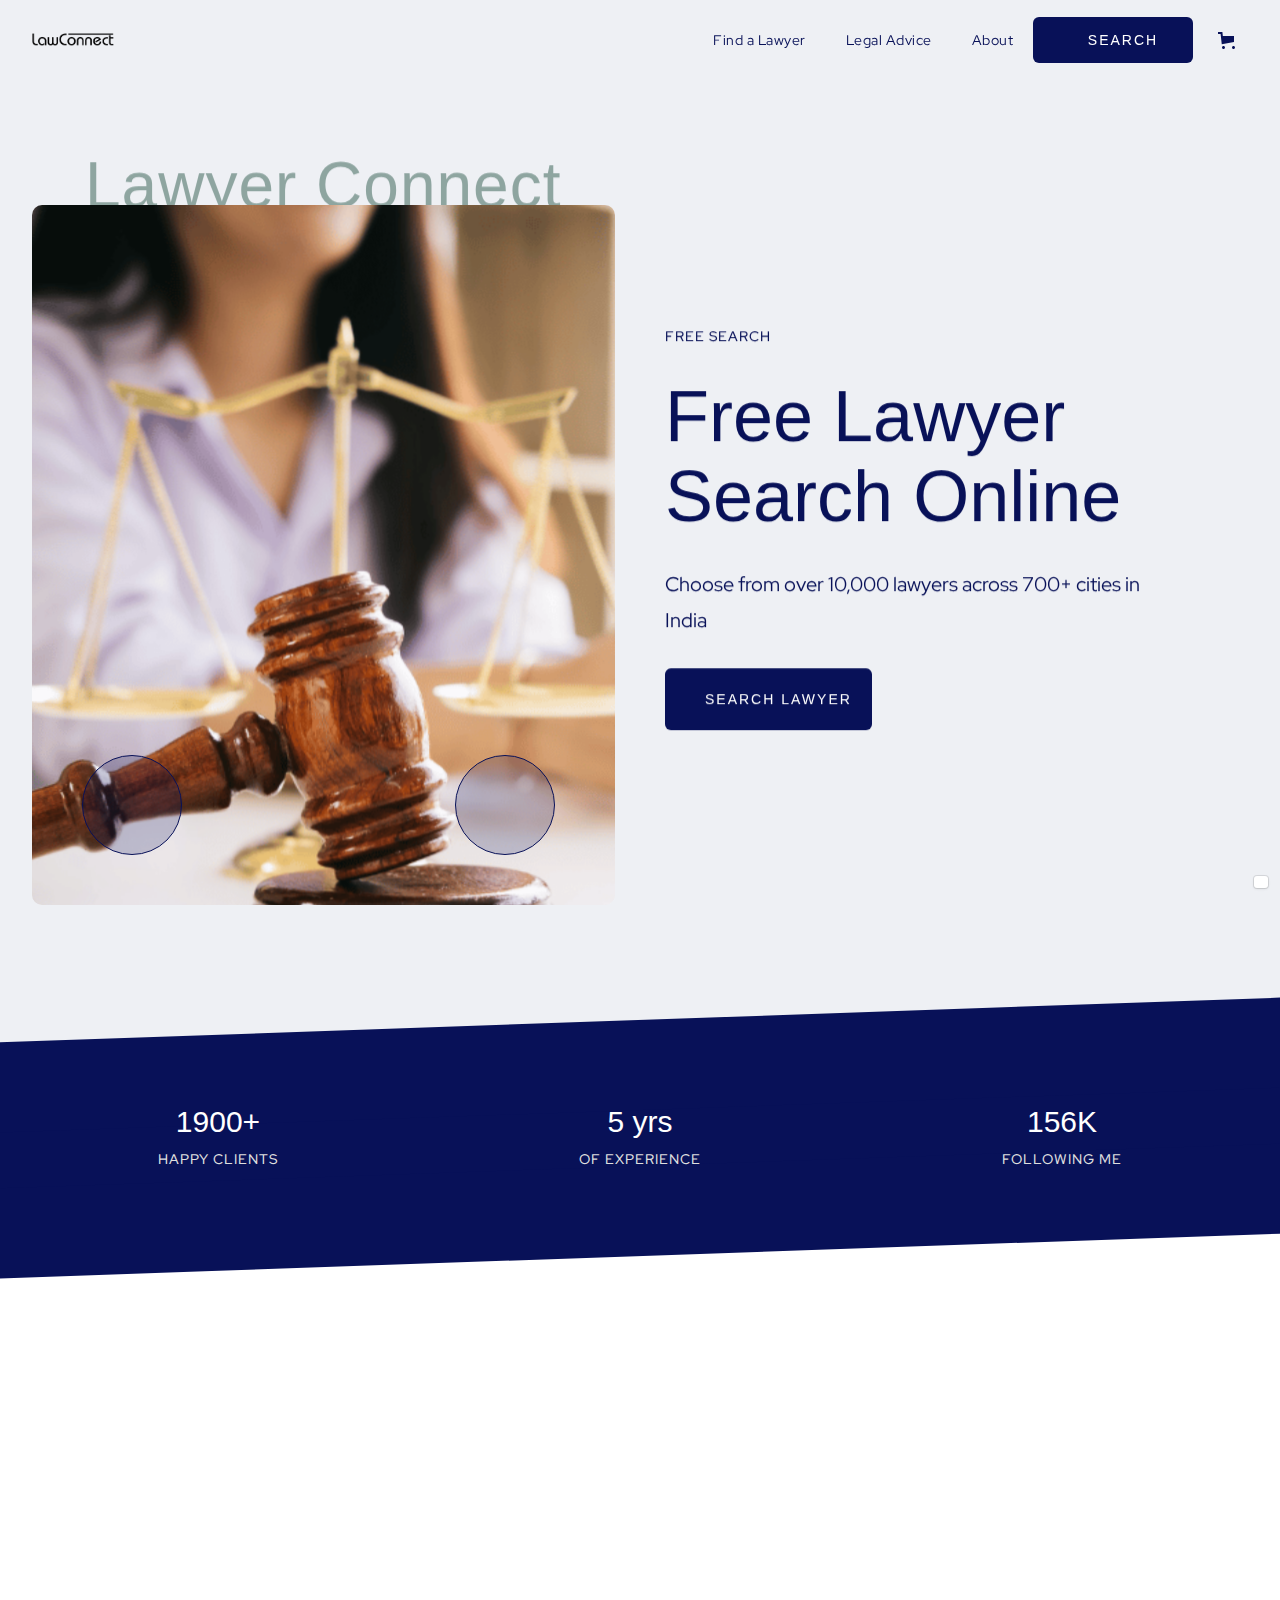
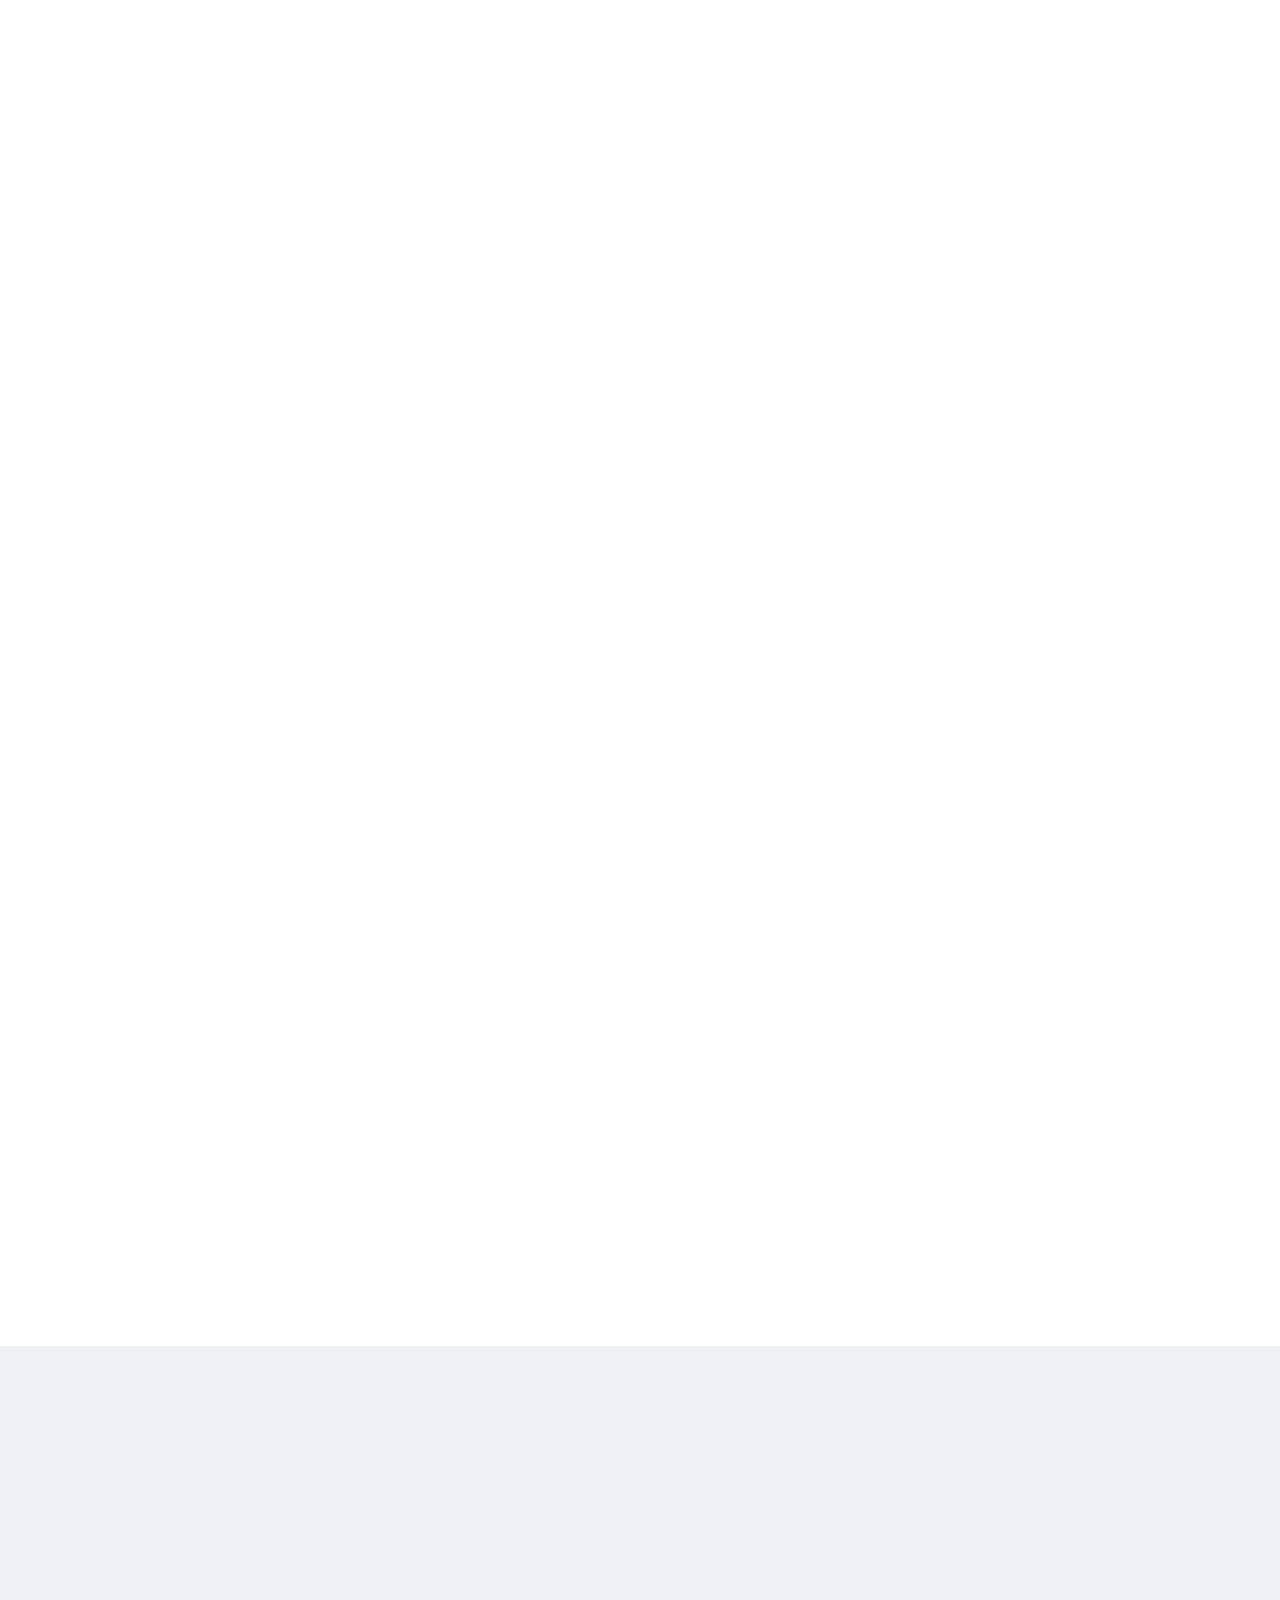
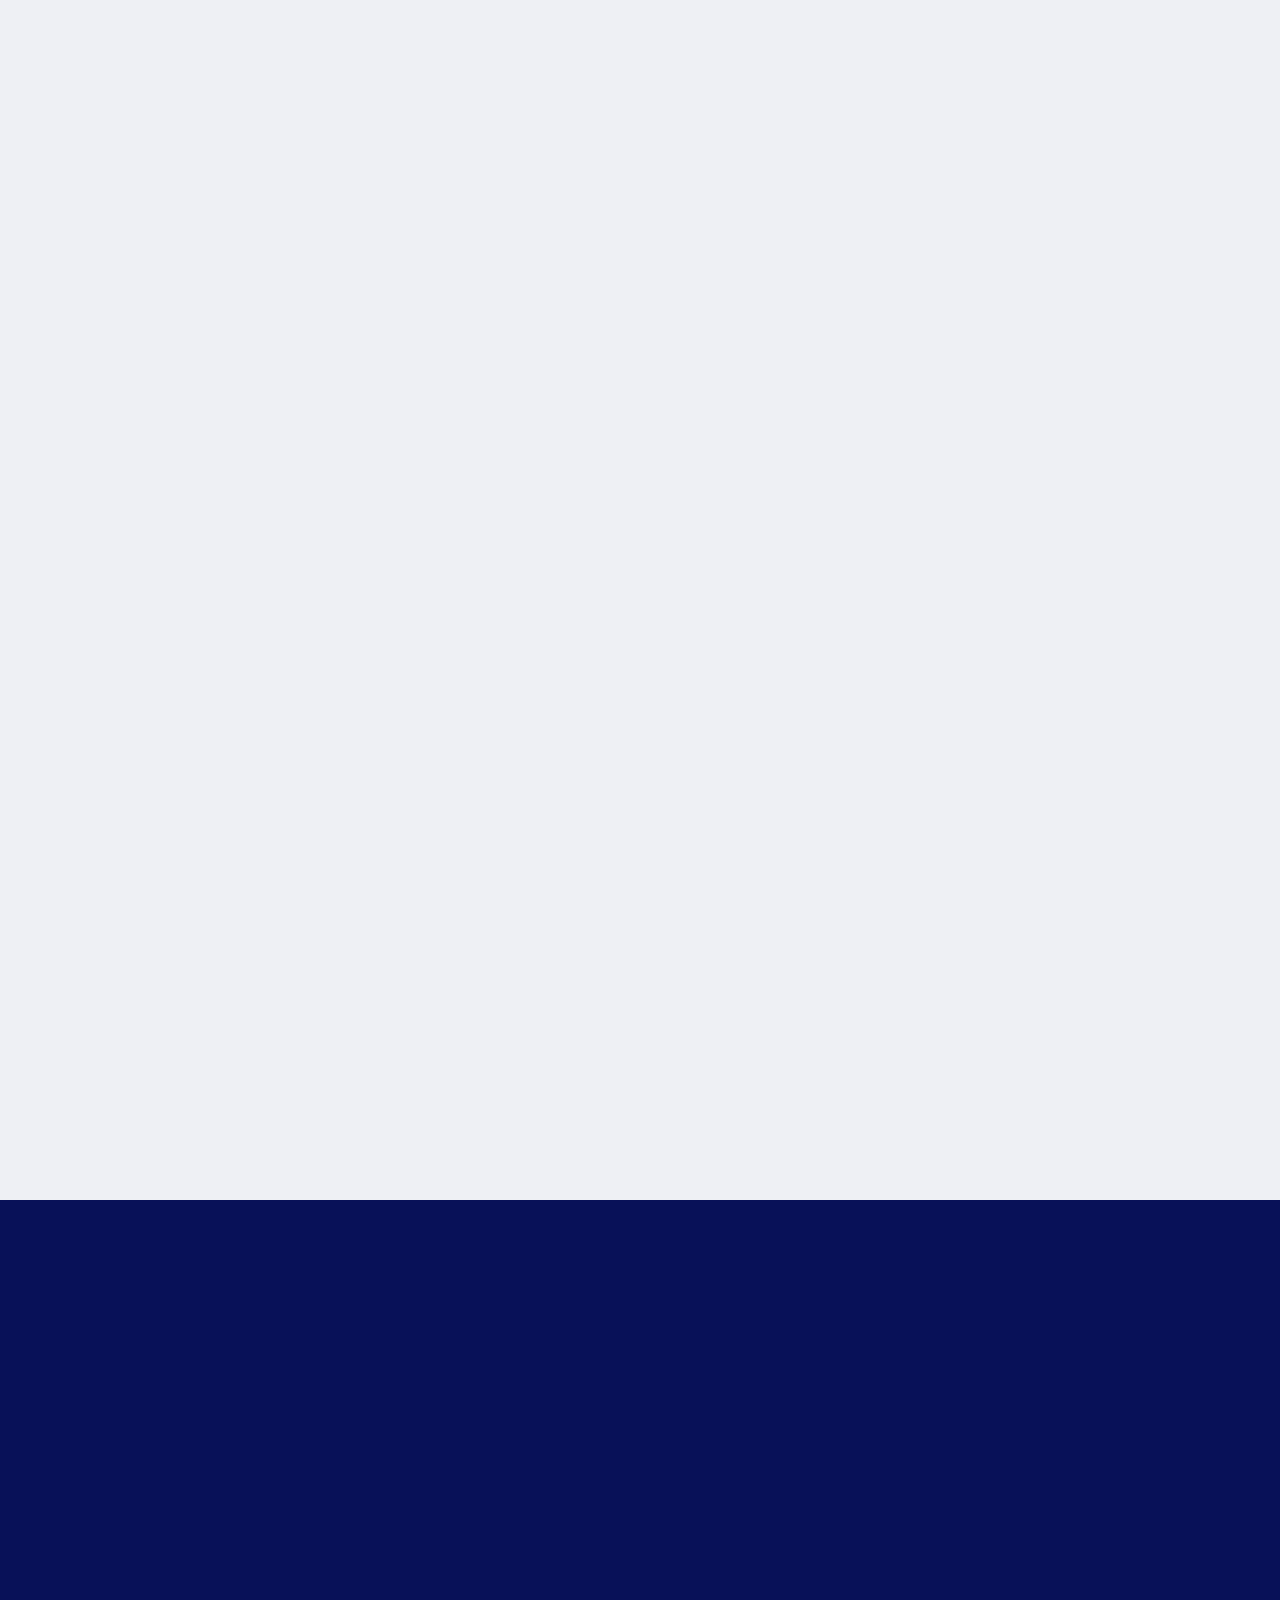
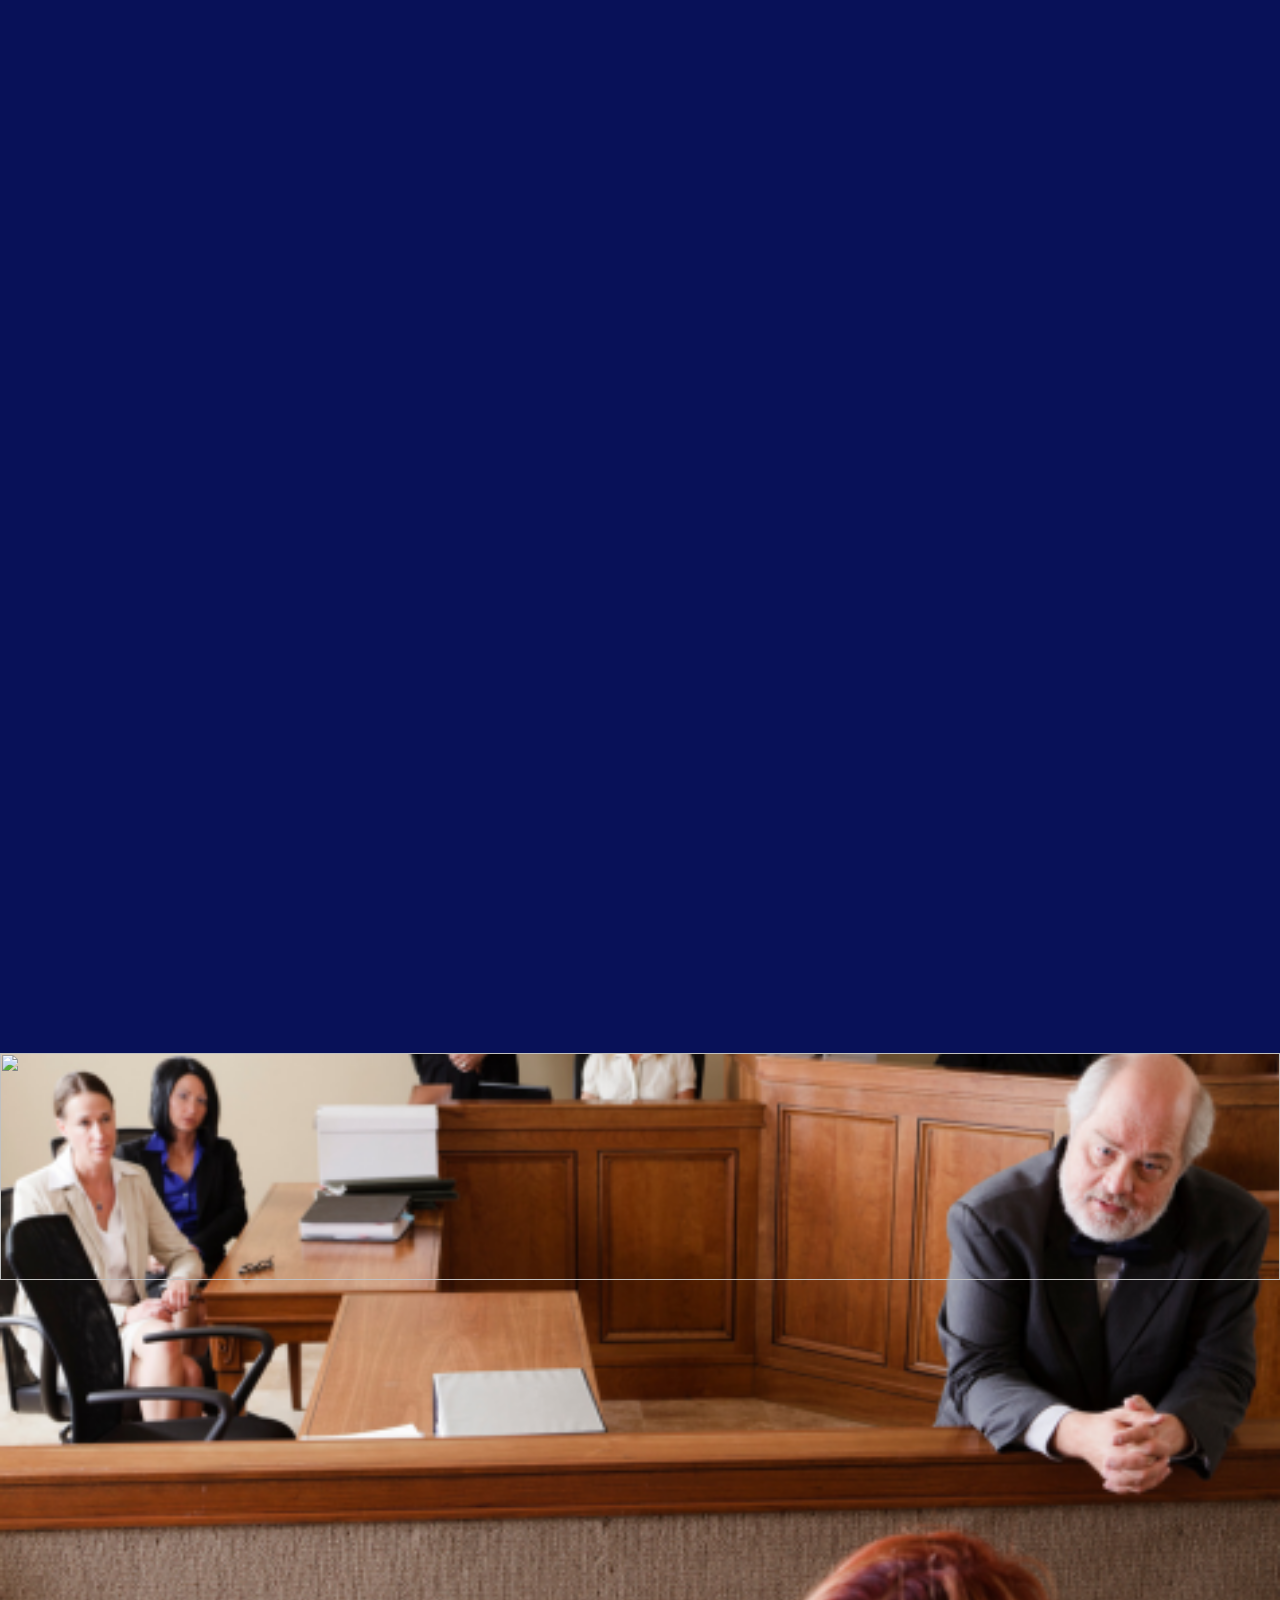
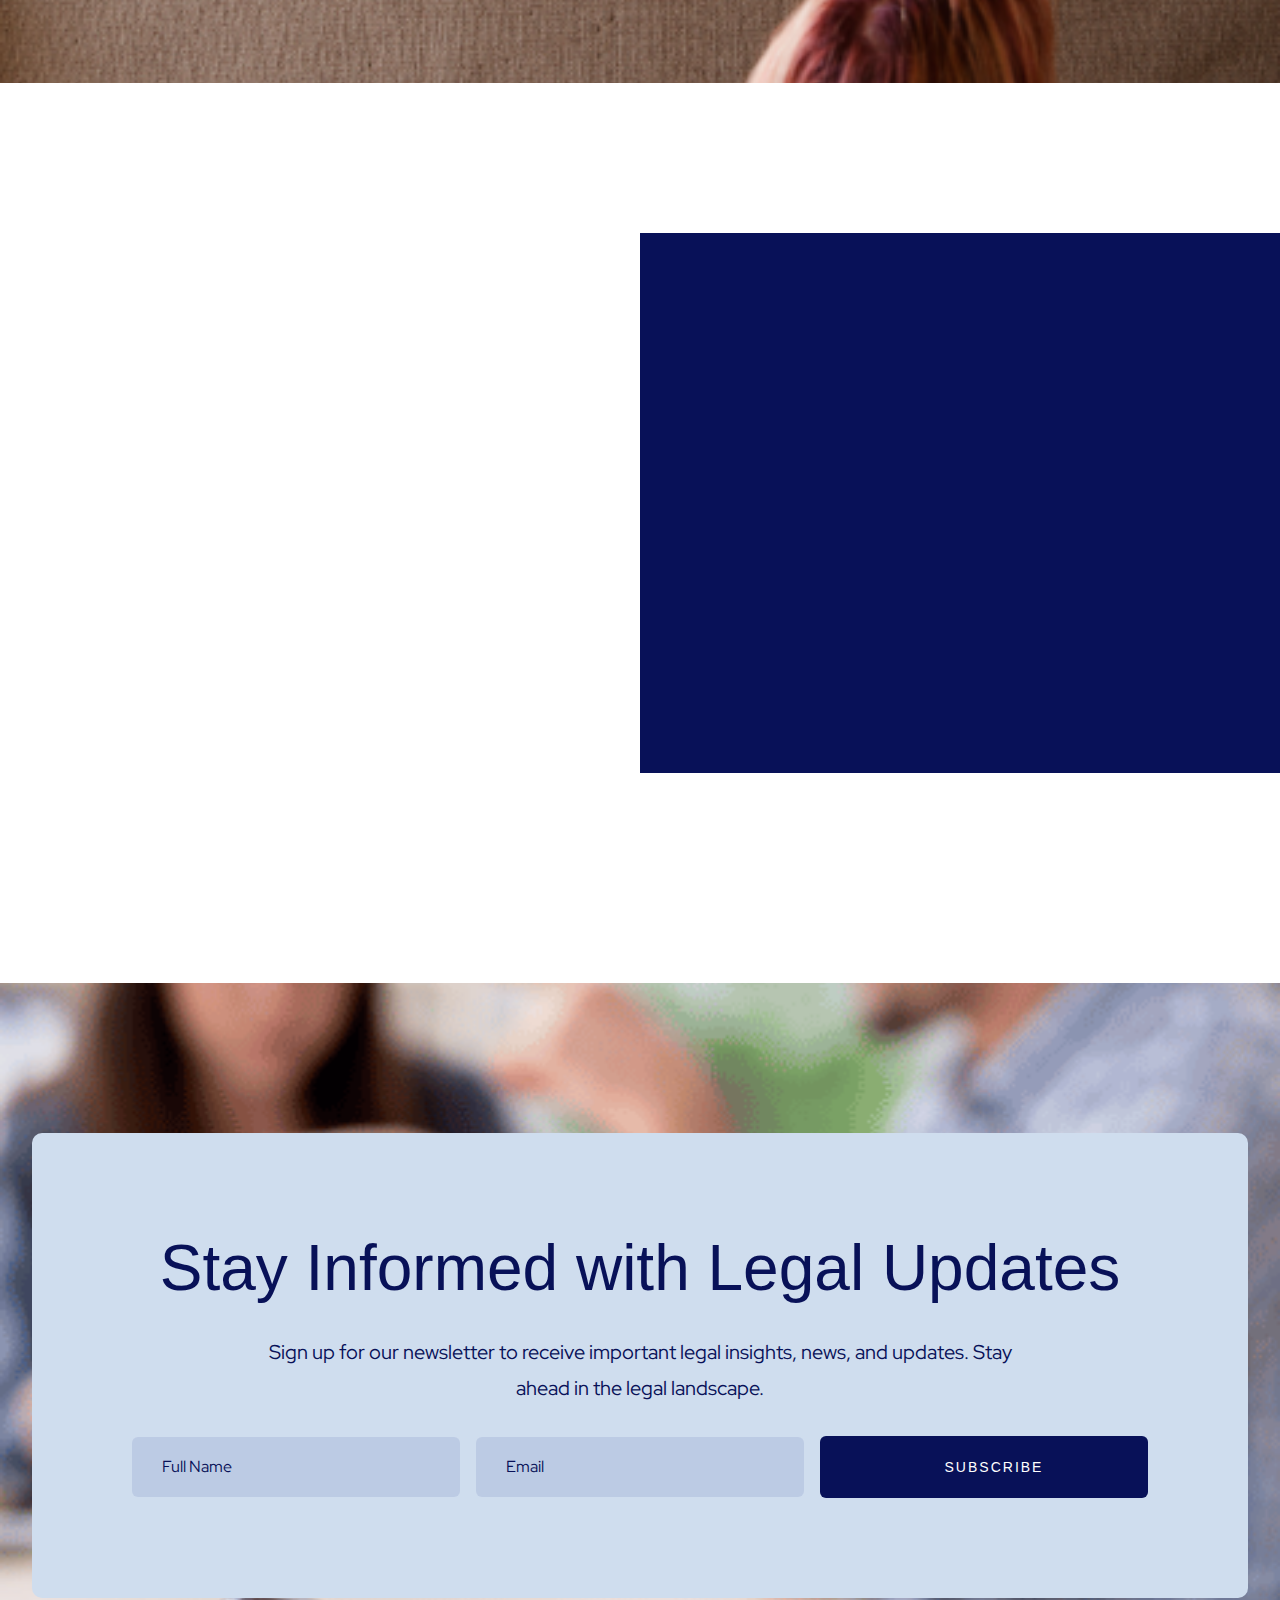
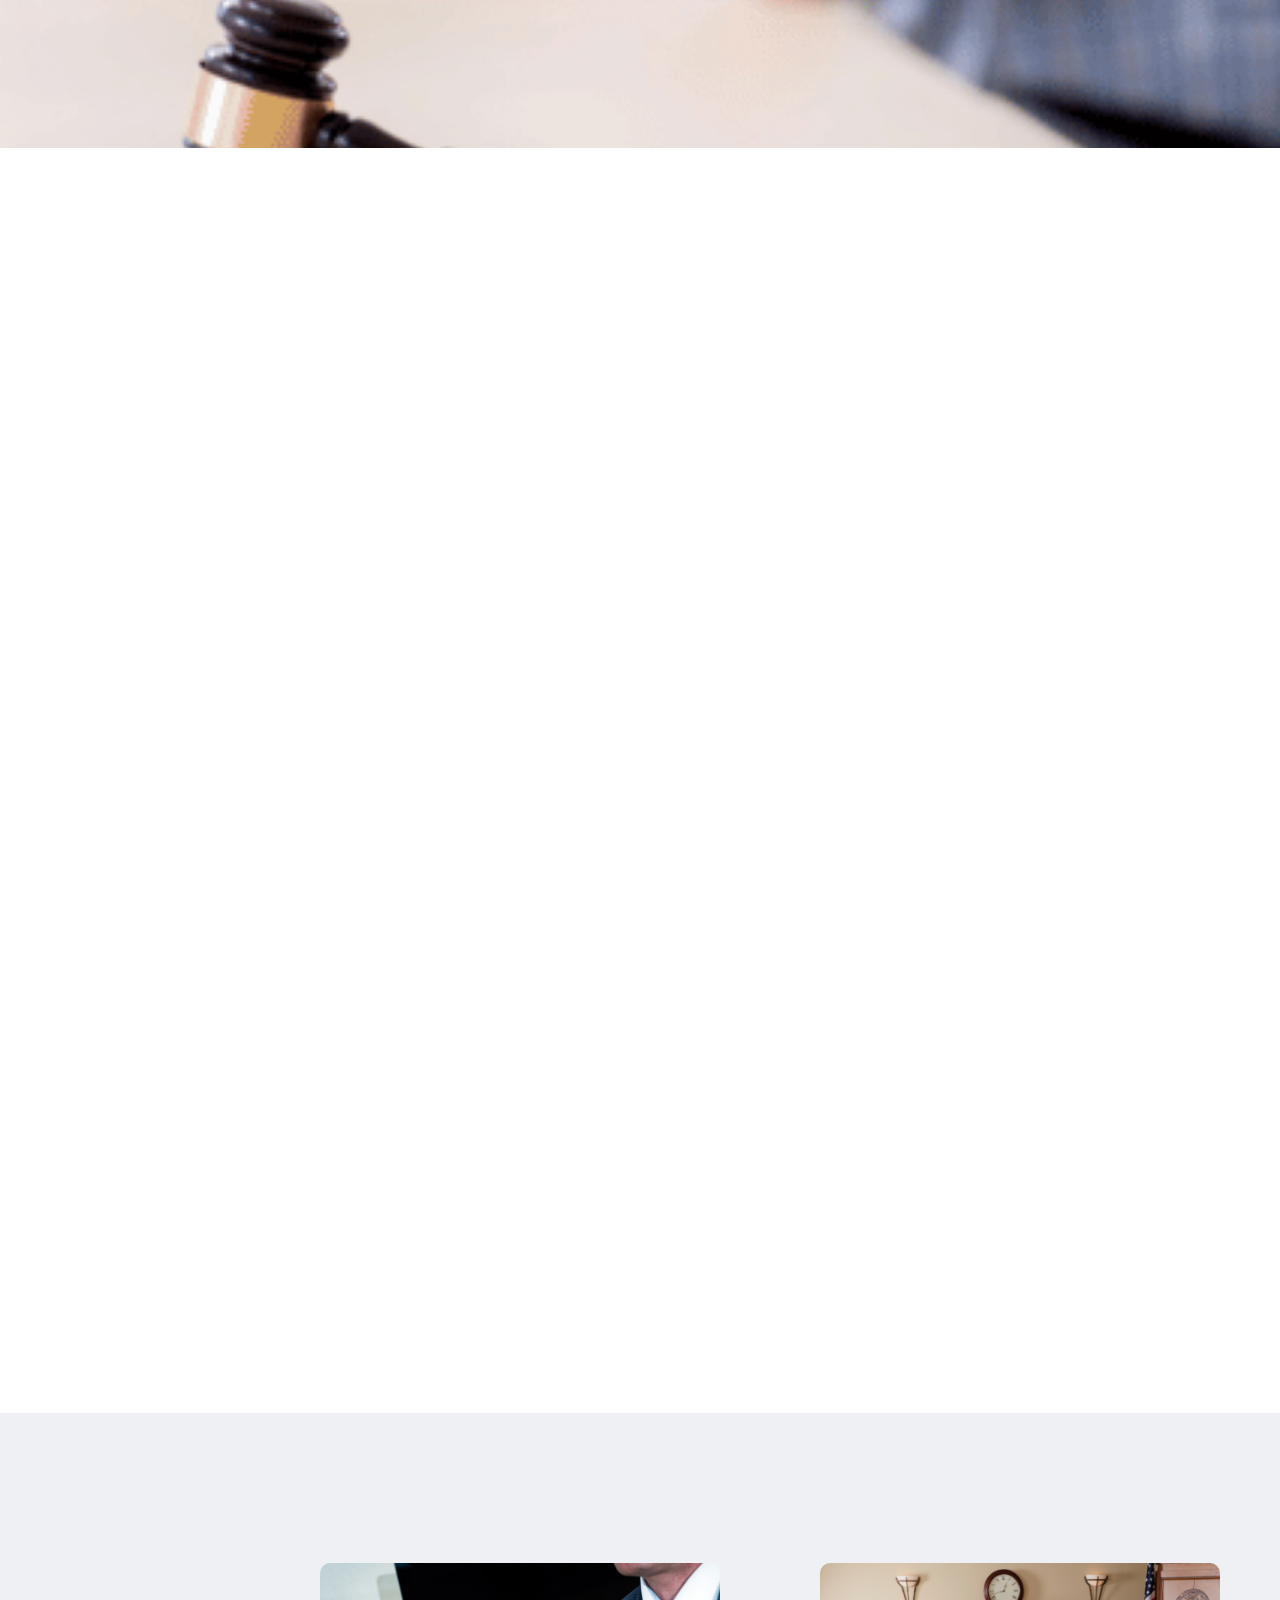
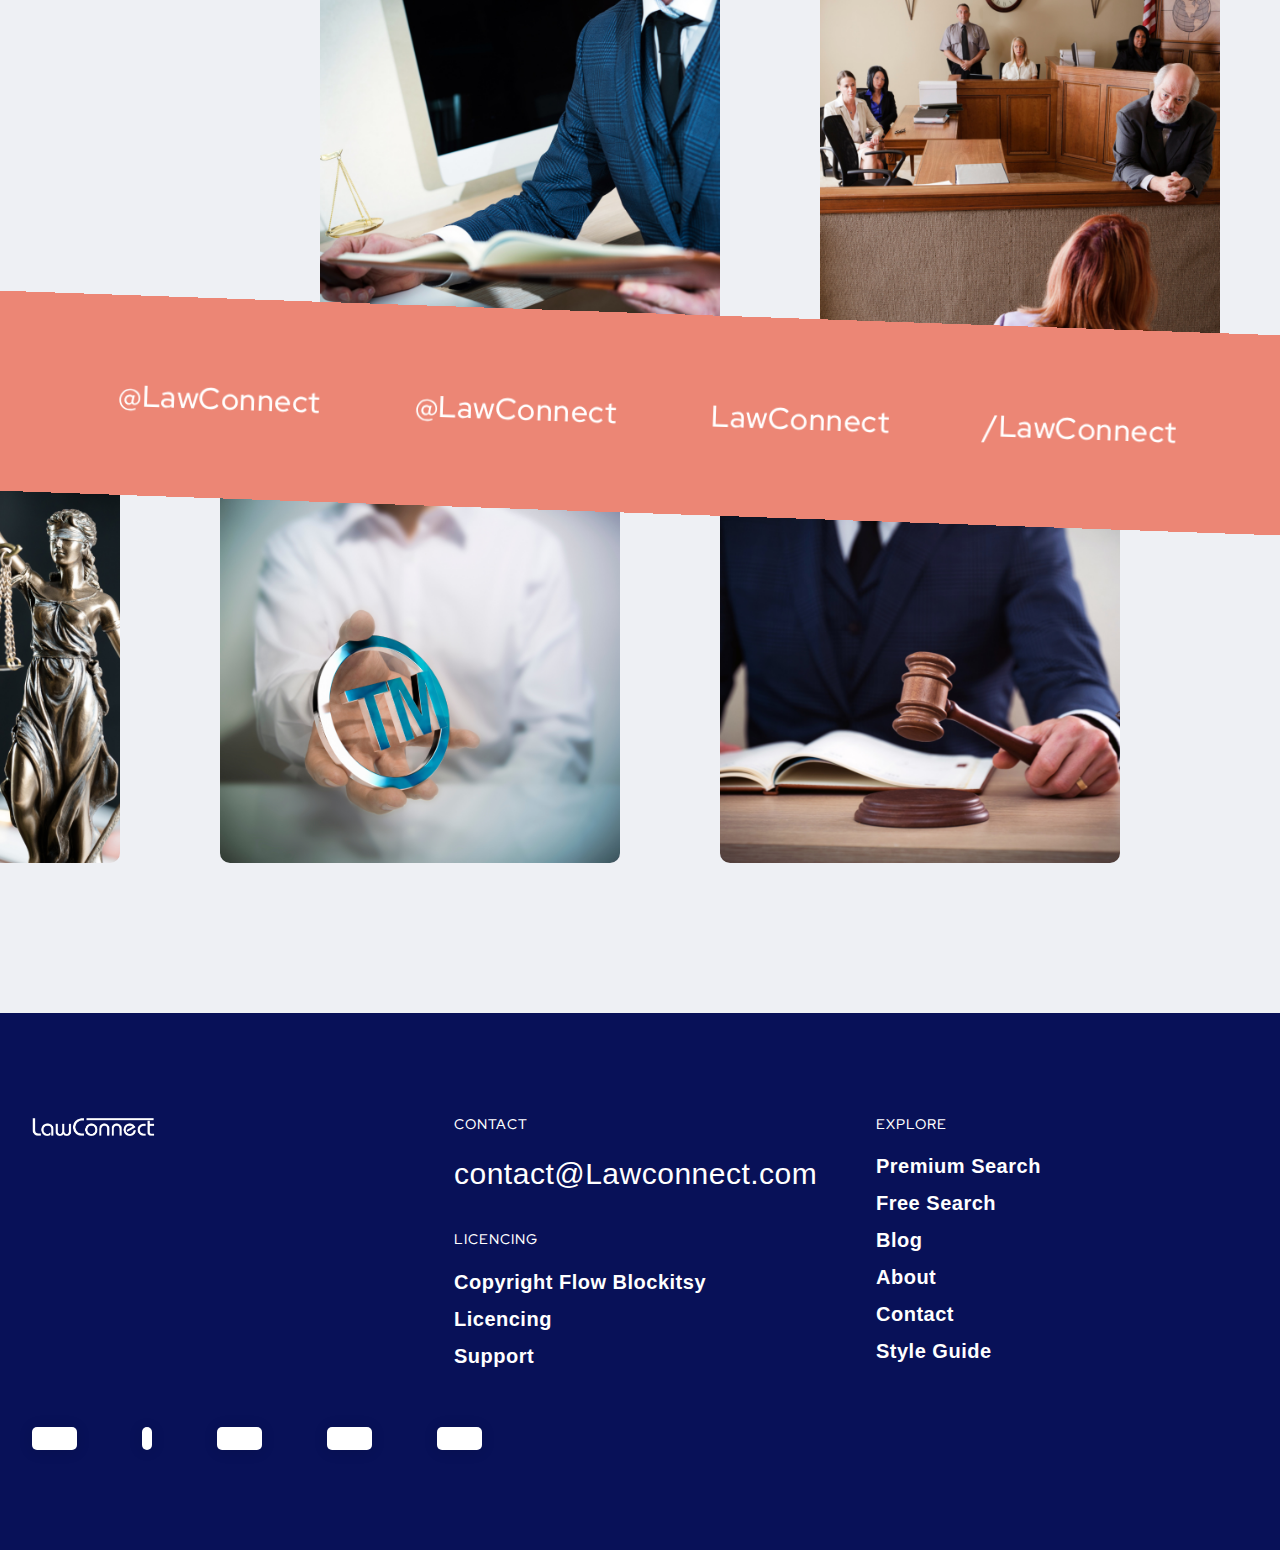
==== fitnesso.webflow.io/index.html @ 62246552 "msg" ====
<!DOCTYPE html>
<html data-wf-domain="fitnesso.webflow.io" data-wf-page="5e847aa8ffbe604068833ba1" data-wf-site="5e80894f63c557e083ed96b4">
   <!-- Mirrored from fitnesso.webflow.io/ by HTTrack Website Copier/3.x [XR&CO'2014], Sat, 12 Aug 2023 09:52:39 GMT -->
   <head>
      <meta charset="utf-8"/>
      <title>Fitnesso - Webflow Ecommerce website template</title>
      <meta content="Fitensso is the best eCommerce solution for any fitness coach that wants to sell their premium packages, schedule calls or collect emails with free classes &amp; resources." name="description"/>
      <meta content="Fitnesso - Webflow Ecommerce website template" property="og:title"/>
      <meta content="Fitensso is the best eCommerce solution for any fitness coach that wants to sell their premium packages, schedule calls or collect emails with free classes &amp; resources." property="og:description"/>
      <meta content="https://assets.website-files.com/5e80894f63c557e083ed96b4/5e847eb601432651ddc2075e_Fitness%20Open%20Graph%20(1).png" property="og:image"/>
      <meta content="Fitnesso - Webflow Ecommerce website template" property="twitter:title"/>
      <meta content="Fitensso is the best eCommerce solution for any fitness coach that wants to sell their premium packages, schedule calls or collect emails with free classes &amp; resources." property="twitter:description"/>
      <meta content="https://assets.website-files.com/5e80894f63c557e083ed96b4/5e847eb601432651ddc2075e_Fitness%20Open%20Graph%20(1).png" property="twitter:image"/>
      <meta property="og:type" content="website"/>
      <meta content="summary_large_image" name="twitter:card"/>
      <meta content="width=device-width, initial-scale=1" name="viewport"/>
      <link href="../assets.website-files.com/5e80894f63c557e083ed96b4/css/fitnesso.934c84ac5.css" rel="stylesheet" type="text/css"/>
      <link href="https://fonts.googleapis.com/" rel="preconnect"/>
      <link href="https://fonts.gstatic.com/" rel="preconnect" crossorigin="anonymous"/>
      <script crossorigin src="../ajax.googleapis.com/ajax/libs/webfont/1.6.26/webfont.js" type="text/javascript"></script>
      <script type="text/javascript">
      WebFont.load({  google: {    families: ["Red Hat Display:regular,italic,500,500italic,700,700italic,900","Permanent Marker:regular"]  }});
      </script>
      <script type="text/javascript">
      !function(o,c){var n=c.documentElement,t=" w-mod-";n.className+=t+"js",("ontouchstart"in o||o.DocumentTouch&&c instanceof DocumentTouch)&&(n.className+=t+"touch")}(window,document);
      </script>
      <link href="../assets.website-files.com/5e80894f63c557e083ed96b4/5e848c97428d2ea1e93180b0_Favcon.png" rel="shortcut icon" type="image/x-icon"/>
      <link href="../assets.website-files.com/5e80894f63c557e083ed96b4/5e848c993fb6cf1526f47300_Webclip.png" rel="apple-touch-icon"/>
      <script type="text/javascript">window.__WEBFLOW_CURRENCY_SETTINGS = {"currencyCode":","INRinit":true,"symbol":"INR","decimal":".","fractionDigits":2,"group":",","template":"{{wf {\"path\":\"symbol\",\"type\":\"PlainText\"} }} {{wf {\"path\":\"amount\",\"type\":\"CommercePrice\"} }} {{wf {\"path\":\"currencyCode\",\"type\":\"PlainText\"} }}","hideDecimalForWholeNumbers":false};</script>
   </head>
   <body>
      <div style="opacity:0" class="page-wrap">
         <div data-collapse="medium" data-animation="over-right" data-duration="400" data-easing="ease" data-easing2="ease" role="banner" class="navbar w-nav">
            <div class="container nav-container">
               <a href="index.html" aria-current="page" class="brand w-nav-brand w--current"><img src="./assets/img/LawyerConnect.png" alt="" class="brand-logo"/></a>
               <div class="nav-right-wrap">
                  <nav role="navigation" class="nav-menu w-nav-menu"><a href="#" class="nav-link w-nav-link">Find a Lawyer</a>
                    <a href="#" class="nav-link w-nav-link">Legal Advice</a>
                    <a href="#" class="nav-link w-nav-link">About</a>
                    <a href="#" class="button small w-button">Search</a></nav>
                  <div class="menu-button w-nav-button">
                     <div class="w-icon-nav-menu"></div>
                  </div>
                  <div data-node-type="commerce-cart-wrapper" data-open-product="" data-wf-cart-type="rightDropdown" data-wf-cart-query="query Dynamo2 {
                     database {
                     id
                     commerceOrder {
                     comment
                     extraItems {
                     name
                     pluginId
                     pluginName
                     price {
                     value
                     unit
                     decimalValue
                     string
                     }
                     }
                     id
                     startedOn
                     statusFlags {
                     hasDownloads
                     hasSubscription
                     isFreeOrder
                     requiresShipping
                     }
                     subtotal {
                     value
                     unit
                     decimalValue
                     string
                     }
                     total {
                     value
                     unit
                     decimalValue
                     string
                     }
                     updatedOn
                     userItems {
                     count
                     sku {
                     f__draft_0ht
                     f__archived_0ht
                     f_main_image_4dr {
                     url
                     file {
                     size
                     origFileName
                     createdOn
                     updatedOn
                     mimeType
                     width
                     height
                     variants {
                     origFileName
                     quality
                     height
                     width
                     s3Url
                     error
                     size
                     }
                     }
                     alt
                     }
                     f_price_ {
                     value
                     unit
                     decimalValue
                     string
                     }
                     f_sku_values_3dr {
                     property {
                     id
                     }
                     value {
                     id
                     }
                     }
                     id
                     }
                     product {
                     id
                     f__draft_0ht
                     f__archived_0ht
                     f_name_
                     f_sku_properties_3dr {
                     id
                     name
                     enum {
                     id
                     name
                     slug
                     }
                     }
                     }
                     id
                     rowTotal {
                     value
                     unit
                     decimalValue
                     string
                     }
                     subscriptionFrequency
                     subscriptionInterval
                     subscriptionTrial
                     }
                     userItemsCount
                     }
                     }
                     site {
                     id
                     commerce {
                     businessAddress {
                     country
                     }
                     defaultCountry
                     defaultCurrency
                     quickCheckoutEnabled
                     }
                     }
                     }
                     " data-wf-page-link-href-prefix="" class="w-commerce-commercecartwrapper cart">
                     <a href="#" data-node-type="commerce-cart-open-link" class="w-commerce-commercecartopenlink cart-button w-inline-block" role="button" aria-haspopup="dialog" aria-label="Open cart">
                        <svg class="w-commerce-commercecartopenlinkicon" width="17px" height="17px" viewBox="0 0 17 17">
                           <g stroke="none" stroke-width="1" fill="none" fill-rule="evenodd">
                              <path d="M2.60592789,2 L0,2 L0,0 L4.39407211,0 L4.84288393,4 L16,4 L16,9.93844589 L3.76940945,12.3694378 L2.60592789,2 Z M15.5,17 C14.6715729,17 14,16.3284271 14,15.5 C14,14.6715729 14.6715729,14 15.5,14 C16.3284271,14 17,14.6715729 17,15.5 C17,16.3284271 16.3284271,17 15.5,17 Z M5.5,17 C4.67157288,17 4,16.3284271 4,15.5 C4,14.6715729 4.67157288,14 5.5,14 C6.32842712,14 7,14.6715729 7,15.5 C7,16.3284271 6.32842712,17 5.5,17 Z" fill="currentColor" fill-rule="nonzero"></path>
                           </g>
                        </svg>
                        <div data-wf-bindings="%5B%7B%22innerHTML%22%3A%7B%22type%22%3A%22Number%22%2C%22filter%22%3A%7B%22type%22%3A%22numberPrecision%22%2C%22params%22%3A%5B%220%22%2C%22numberPrecision%22%5D%7D%2C%22dataPath%22%3A%22database.commerceOrder.userItemsCount%22%7D%7D%5D" style="display:none" data-count-hide-rule="empty" class="w-commerce-commercecartopenlinkcount cart-quantity">0</div>
                     </a>
                     <div data-node-type="commerce-cart-container-wrapper" style="display:none" class="w-commerce-commercecartcontainerwrapper w-commerce-commercecartcontainerwrapper--cartType-rightDropdown cart-wrapper">
                        <div data-node-type="commerce-cart-container" role="dialog" class="w-commerce-commercecartcontainer cart-container">
                           <div class="w-commerce-commercecartheader">
                              <h4 class="w-commerce-commercecartheading cart-text">Your Cart</h4>
                              <a href="#" data-node-type="commerce-cart-close-link" class="w-commerce-commercecartcloselink w-inline-block" role="button" aria-label="Close cart">
                                 <svg class="cart-close" width="16px" height="16px" viewBox="0 0 16 16">
                                    <g stroke="none" stroke-width="1" fill="none" fill-rule="evenodd">
                                       <g fill-rule="nonzero" fill="#333333">
                                          <polygon points="6.23223305 8 0.616116524 13.6161165 2.38388348 15.3838835 8 9.76776695 13.6161165 15.3838835 15.3838835 13.6161165 9.76776695 8 15.3838835 2.38388348 13.6161165 0.616116524 8 6.23223305 2.38388348 0.616116524 0.616116524 2.38388348 6.23223305 8"></polygon>
                                       </g>
                                    </g>
                                 </svg>
                              </a>
                           </div>
                           <div class="w-commerce-commercecartformwrapper">
                              <form data-node-type="commerce-cart-form" style="display:none" class="w-commerce-commercecartform">
                                 <script type="text/x-wf-template" id="wf-template-eb031dfa-deb3-741e-1803-f3c9ca034ddb">%3Cdiv%20class%3D%22w-commerce-commercecartitem%20cart-item%22%3E%3Cdiv%20class%3D%22cart-image-wrap%22%3E%3Cimg%20data-wf-bindings%3D%22%255B%257B%2522src%2522%253A%257B%2522type%2522%253A%2522ImageRef%2522%252C%2522filter%2522%253A%257B%2522type%2522%253A%2522identity%2522%252C%2522params%2522%253A%255B%255D%257D%252C%2522dataPath%2522%253A%2522database.commerceOrder.userItems%255B%255D.sku.f_main_image_4dr%2522%257D%257D%255D%22%20src%3D%22%22%20alt%3D%22%22%20class%3D%22w-commerce-commercecartitemimage%20cart-image%20w-dyn-bind-empty%22%2F%3E%3C%2Fdiv%3E%3Cdiv%20class%3D%22w-commerce-commercecartiteminfo%22%3E%3Cdiv%20data-wf-bindings%3D%22%255B%257B%2522innerHTML%2522%253A%257B%2522type%2522%253A%2522CommercePrice%2522%252C%2522filter%2522%253A%257B%2522type%2522%253A%2522price%2522%252C%2522params%2522%253A%255B%255D%257D%252C%2522dataPath%2522%253A%2522database.commerceOrder.userItems%255B%255D.sku.f_price_%2522%257D%257D%255D%22%20class%3D%22scribble-text%20cart-price%22%3E%24%C2%A00.00%C2%A%3C%2Fdiv%3E%3Cdiv%20data-wf-bindings%3D%22%255B%257B%2522innerHTML%2522%253A%257B%2522type%2522%253A%2522PlainText%2522%252C%2522filter%2522%253A%257B%2522type%2522%253A%2522identity%2522%252C%2522params%2522%253A%255B%255D%257D%252C%2522dataPath%2522%253A%2522database.commerceOrder.userItems%255B%255D.product.f_name_%2522%257D%257D%255D%22%20class%3D%22w-commerce-commercecartproductname%20cart-product-name%20w-dyn-bind-empty%22%3E%3C%2Fdiv%3E%3Cscript%20type%3D%22text%2Fx-wf-template%22%20id%3D%22wf-template-eb031dfa-deb3-741e-1803-f3c9ca034de1%22%3E%253Cli%2520class%253D%2522option%2522%253E%253Cspan%2520data-wf-bindings%253D%2522%25255B%25257B%252522innerHTML%252522%25253A%25257B%252522type%252522%25253A%252522PlainText%252522%25252C%252522filter%252522%25253A%25257B%252522type%252522%25253A%252522identity%252522%25252C%252522params%252522%25253A%25255B%25255D%25257D%25252C%252522dataPath%252522%25253A%252522database.commerceOrder.userItems%25255B%25255D.product.f_sku_properties_3dr%25255B%25255D.name%252522%25257D%25257D%25255D%2522%253E%253C%252Fspan%253E%253Cspan%2520class%253D%2522span%2522%253E%253A%2520%253C%252Fspan%253E%253Cspan%2520data-wf-bindings%253D%2522%25255B%25257B%252522innerHTML%252522%25253A%25257B%252522type%252522%25253A%252522CommercePropValues%252522%25252C%252522filter%252522%25253A%25257B%252522type%252522%25253A%252522identity%252522%25252C%252522params%252522%25253A%25255B%25255D%25257D%25252C%252522dataPath%252522%25253A%252522database.commerceOrder.userItems%25255B%25255D.product.f_sku_properties_3dr%25255B%25255D%252522%25257D%25257D%25255D%2522%253E%253C%252Fspan%253E%253C%252Fli%253E%3C%2Fscript%3E%3Cul%20data-wf-bindings%3D%22%255B%257B%2522optionSets%2522%253A%257B%2522type%2522%253A%2522CommercePropTable%2522%252C%2522filter%2522%253A%257B%2522type%2522%253A%2522identity%2522%252C%2522params%2522%253A%255B%255D%257D%252C%2522dataPath%2522%253A%2522database.commerceOrder.userItems%255B%255D.product.f_sku_properties_3dr%5B%5D%2522%257D%257D%252C%257B%2522optionValues%2522%253A%257B%2522type%2522%253A%2522CommercePropValues%2522%252C%2522filter%2522%253A%257B%2522type%2522%253A%2522identity%2522%252C%2522params%2522%253A%255B%255D%257D%252C%2522dataPath%2522%253A%2522database.commerceOrder.userItems%255B%255D.sku.f_sku_values_3dr%2522%257D%257D%255D%22%20class%3D%22w-commerce-commercecartoptionlist%20option-list%22%20data-wf-collection%3D%22database.commerceOrder.userItems%255B%255D.product.f_sku_properties_3dr%22%20data-wf-template-id%3D%22wf-template-eb031dfa-deb3-741e-1803-f3c9ca034de1%22%3E%3Cli%20class%3D%22option%22%3E%3Cspan%20data-wf-bindings%3D%22%255B%257B%2522innerHTML%2522%253A%257B%2522type%2522%253A%2522PlainText%2522%252C%2522filter%2522%253A%257B%2522type%2522%253A%2522identity%2522%252C%2522params%2522%253A%255B%255D%257D%252C%2522dataPath%2522%253A%2522database.commerceOrder.userItems%255B%255D.product.f_sku_properties_3dr%255B%255D.name%2522%257D%257D%255D%22%3E%3C%2Fspan%3E%3Cspan%20class%3D%22span%22%3E%3A%20%3C%2Fspan%3E%3Cspan%20data-wf-bindings%3D%22%255B%257B%2522innerHTML%2522%253A%257B%2522type%2522%253A%2522CommercePropValues%2522%252C%2522filter%2522%253A%257B%2522type%2522%253A%2522identity%2522%252C%2522params%2522%253A%255B%255D%257D%252C%2522dataPath%2522%253A%2522database.commerceOrder.userItems%255B%255D.product.f_sku_properties_3dr%255B%255D%2522%257D%257D%255D%22%3E%3C%2Fspan%3E%3C%2Fli%3E%3C%2Ful%3E%3Cinput%20type%3D%22number%22%20data-wf-bindings%3D%22%255B%257B%2522value%2522%253A%257B%2522type%2522%253A%2522Number%2522%252C%2522filter%2522%253A%257B%2522type%2522%253A%2522numberPrecision%2522%252C%2522params%2522%253A%255B%25220%2522%252C%2522numberPrecision%2522%255D%257D%252C%2522dataPath%2522%253A%2522database.commerceOrder.userItems%255B%255D.count%2522%257D%257D%252C%257B%2522data-commerce-sku-id%2522%253A%257B%2522type%2522%253A%2522ItemRef%2522%252C%2522filter%2522%253A%257B%2522type%2522%253A%2522identity%2522%252C%2522params%2522%253A%255B%255D%257D%252C%2522dataPath%2522%253A%2522database.commerceOrder.userItems%255B%255D.sku.id%2522%257D%257D%255D%22%20class%3D%22w-commerce-commercecartquantity%20cart-quantity-1%22%20required%3D%22%22%20pattern%3D%22%5E%5B0-9%5D%2B%24%22%20inputMode%3D%22numeric%22%20name%3D%22quantity%22%20autoComplete%3D%22off%22%20data-wf-cart-action%3D%22update-item-quantity%22%20data-commerce-sku-id%3D%22%22%20value%3D%221%22%2F%3E%3C%2Fdiv%3E%3Ca%20href%3D%22%23%22%20role%3D%22%22%20data-wf-bindings%3D%22%255B%257B%2522data-commerce-sku-id%2522%253A%257B%2522type%2522%253A%2522ItemRef%2522%252C%2522filter%2522%253A%257B%2522type%2522%253A%2522identity%2522%252C%2522params%2522%253A%255B%255D%257D%252C%2522dataPath%2522%253A%2522database.commerceOrder.userItems%255B%255D.sku.id%2522%257D%257D%255D%22%20class%3D%22remove-button%20w-inline-block%22%20data-wf-cart-action%3D%22remove-item%22%20data-commerce-sku-id%3D%22%22%20aria-label%3D%22Remove%20item%20from%20cart%22%3E%3Cdiv%3ERemove%3C%2Fdiv%3E%3C%2Fa%3E%3C%2Fdiv%3E</script>
                                 <div class="w-commerce-commercecartlist cart-list" data-wf-collection="database.commerceOrder.userItems" data-wf-template-id="wf-template-eb031dfa-deb3-741e-1803-f3c9ca034ddb">
                                    <div class="w-commerce-commercecartitem cart-item">
                                       <div class="cart-image-wrap"><img data-wf-bindings="%5B%7B%22src%22%3A%7B%22type%22%3A%22ImageRef%22%2C%22filter%22%3A%7B%22type%22%3A%22identity%22%2C%22params%22%3A%5B%5D%7D%2C%22dataPath%22%3A%22database.commerceOrder.userItems%5B%5D.sku.f_main_image_4dr%22%7D%7D%5D" src="#" alt="" class="w-commerce-commercecartitemimage cart-image w-dyn-bind-empty"/></div>
                                       <div class="w-commerce-commercecartiteminfo">
                                          <div data-wf-bindings="%5B%7B%22innerHTML%22%3A%7B%22type%22%3A%22CommercePrice%22%2C%22filter%22%3A%7B%22type%22%3A%22price%22%2C%22params%22%3A%5B%5D%7D%2C%22dataPath%22%3A%22database.commerceOrder.userItems%5B%5D.sku.f_price_%22%7D%7D%5D" class="scribble-text cart-price">INR 0.00</div>
                                          <div data-wf-bindings="%5B%7B%22innerHTML%22%3A%7B%22type%22%3A%22PlainText%22%2C%22filter%22%3A%7B%22type%22%3A%22identity%22%2C%22params%22%3A%5B%5D%7D%2C%22dataPath%22%3A%22database.commerceOrder.userItems%5B%5D.product.f_name_%22%7D%7D%5D" class="w-commerce-commercecartproductname cart-product-name w-dyn-bind-empty"></div>
                                          <script type="text/x-wf-template" id="wf-template-eb031dfa-deb3-741e-1803-f3c9ca034de1">%3Cli%20class%3D%22option%22%3E%3Cspan%20data-wf-bindings%3D%22%255B%257B%2522innerHTML%2522%253A%257B%2522type%2522%253A%2522PlainText%2522%252C%2522filter%2522%253A%257B%2522type%2522%253A%2522identity%2522%252C%2522params%2522%253A%255B%255D%257D%252C%2522dataPath%2522%253A%2522database.commerceOrder.userItems%255B%255D.product.f_sku_properties_3dr%255B%255D.name%2522%257D%257D%255D%22%3E%3C%2Fspan%3E%3Cspan%20class%3D%22span%22%3E%3A%20%3C%2Fspan%3E%3Cspan%20data-wf-bindings%3D%22%255B%257B%2522innerHTML%2522%253A%257B%2522type%2522%253A%2522CommercePropValues%2522%252C%2522filter%2522%253A%257B%2522type%2522%253A%2522identity%2522%252C%2522params%2522%253A%255B%255D%257D%252C%2522dataPath%2522%253A%2522database.commerceOrder.userItems%255B%255D.product.f_sku_properties_3dr%255B%255D%2522%257D%257D%255D%22%3E%3C%2Fspan%3E%3C%2Fli%3E</script>
                                          <ul data-wf-bindings="%5B%7B%22optionSets%22%3A%7B%22type%22%3A%22CommercePropTable%22%2C%22filter%22%3A%7B%22type%22%3A%22identity%22%2C%22params%22%3A%5B%5D%7D%2C%22dataPath%22%3A%22database.commerceOrder.userItems%5B%5D.product.f_sku_properties_3dr[]%22%7D%7D%2C%7B%22optionValues%22%3A%7B%22type%22%3A%22CommercePropValues%22%2C%22filter%22%3A%7B%22type%22%3A%22identity%22%2C%22params%22%3A%5B%5D%7D%2C%22dataPath%22%3A%22database.commerceOrder.userItems%5B%5D.sku.f_sku_values_3dr%22%7D%7D%5D" class="w-commerce-commercecartoptionlist option-list" data-wf-collection="database.commerceOrder.userItems%5B%5D.product.f_sku_properties_3dr" data-wf-template-id="wf-template-eb031dfa-deb3-741e-1803-f3c9ca034de1">
                                             <li class="option"><span data-wf-bindings="%5B%7B%22innerHTML%22%3A%7B%22type%22%3A%22PlainText%22%2C%22filter%22%3A%7B%22type%22%3A%22identity%22%2C%22params%22%3A%5B%5D%7D%2C%22dataPath%22%3A%22database.commerceOrder.userItems%5B%5D.product.f_sku_properties_3dr%5B%5D.name%22%7D%7D%5D"></span><span class="span">: </span><span data-wf-bindings="%5B%7B%22innerHTML%22%3A%7B%22type%22%3A%22CommercePropValues%22%2C%22filter%22%3A%7B%22type%22%3A%22identity%22%2C%22params%22%3A%5B%5D%7D%2C%22dataPath%22%3A%22database.commerceOrder.userItems%5B%5D.product.f_sku_properties_3dr%5B%5D%22%7D%7D%5D"></span></li>
                                          </ul>
                                          <input type="number" data-wf-bindings="%5B%7B%22value%22%3A%7B%22type%22%3A%22Number%22%2C%22filter%22%3A%7B%22type%22%3A%22numberPrecision%22%2C%22params%22%3A%5B%220%22%2C%22numberPrecision%22%5D%7D%2C%22dataPath%22%3A%22database.commerceOrder.userItems%5B%5D.count%22%7D%7D%2C%7B%22data-commerce-sku-id%22%3A%7B%22type%22%3A%22ItemRef%22%2C%22filter%22%3A%7B%22type%22%3A%22identity%22%2C%22params%22%3A%5B%5D%7D%2C%22dataPath%22%3A%22database.commerceOrder.userItems%5B%5D.sku.id%22%7D%7D%5D" class="w-commerce-commercecartquantity cart-quantity-1" required="" pattern="^[0-9]+INR" inputMode="numeric" name="quantity" autoComplete="off" data-wf-cart-action="update-item-quantity" data-commerce-sku-id="" value="1"/>
                                       </div>
                                       <a href="#" role="" data-wf-bindings="%5B%7B%22data-commerce-sku-id%22%3A%7B%22type%22%3A%22ItemRef%22%2C%22filter%22%3A%7B%22type%22%3A%22identity%22%2C%22params%22%3A%5B%5D%7D%2C%22dataPath%22%3A%22database.commerceOrder.userItems%5B%5D.sku.id%22%7D%7D%5D" class="remove-button w-inline-block" data-wf-cart-action="remove-item" data-commerce-sku-id="" aria-label="Remove item from cart">
                                          <div>Remove</div>
                                       </a>
                                    </div>
                                 </div>
                                 <div class="w-commerce-commercecartfooter cart-footer">
                                    <div aria-atomic="false" aria-live="" class="w-commerce-commercecartlineitem">
                                       <div>Subtotal</div>
                                       <div data-wf-bindings="%5B%7B%22innerHTML%22%3A%7B%22type%22%3A%22CommercePrice%22%2C%22filter%22%3A%7B%22type%22%3A%22price%22%2C%22params%22%3A%5B%5D%7D%2C%22dataPath%22%3A%22database.commerceOrder.subtotal%22%7D%7D%5D" class="w-commerce-commercecartordervalue"></div>
                                    </div>
                                    <div>
                                       <div data-node-type="commerce-cart-quick-checkout-actions" style="display:none">
                                          <a data-node-type="commerce-cart-apple-pay-button" role="button" aria-haspopup="dialog" aria-label="Apple Pay" style="background-image:-webkit-named-image(apple-pay-logo-white);background-size:100% 50%;background-position:50% 50%;background-repeat:no-repeat" class="w-commerce-commercecartapplepaybutton" tabindex="0">
                                             <div></div>
                                          </a>
                                          <a data-node-type="commerce-cart-quick-checkout-button" role="button" tabindex="0" aria-haspopup="dialog" style="display:none" class="w-commerce-commercecartquickcheckoutbutton">
                                             <svg class="w-commerce-commercequickcheckoutgoogleicon" xmlns="http://www.w3.org/2000/svg" xmlns:xlink="http://www.w3.org/1999/xlink" width="16" height="16" viewBox="0 0 16 16">
                                                <defs>
                                                   <polygon id="google-mark-a" points="0 .329 3.494 .329 3.494 7.649 0 7.649"></polygon>
                                                   <polygon id="google-mark-c" points=".894 0 13.169 0 13.169 6.443 .894 6.443"></polygon>
                                                </defs>
                                                <g fill="none" fill-rule="evenodd">
                                                   <path fill="#4285F4" d="M10.5967,12.0469 L10.5967,14.0649 L13.1167,14.0649 C14.6047,12.6759 15.4577,10.6209 15.4577,8.1779 C15.4577,7.6339 15.4137,7.0889 15.3257,6.5559 L7.8887,6.5559 L7.8887,9.6329 L12.1507,9.6329 C11.9767,10.6119 11.4147,11.4899 10.5967,12.0469"></path>
                                                   <path fill="#34A853" d="M7.8887,16 C10.0137,16 11.8107,15.289 13.1147,14.067 C13.1147,14.066 13.1157,14.065 13.1167,14.064 L10.5967,12.047 C10.5877,12.053 10.5807,12.061 10.5727,12.067 C9.8607,12.556 8.9507,12.833 7.8887,12.833 C5.8577,12.833 4.1387,11.457 3.4937,9.605 L0.8747,9.605 L0.8747,11.648 C2.2197,14.319 4.9287,16 7.8887,16"></path>
                                                   <g transform="translate(0 4)">
                                                      <mask id="google-mark-b" fill="#fff">
                                                         <use xlink:href="#google-mark-a"></use>
                                                      </mask>
                                                      <path fill="#FBBC04" d="M3.4639,5.5337 C3.1369,4.5477 3.1359,3.4727 3.4609,2.4757 L3.4639,2.4777 C3.4679,2.4657 3.4749,2.4547 3.4789,2.4427 L3.4939,0.3287 L0.8939,0.3287 C0.8799,0.3577 0.8599,0.3827 0.8459,0.4117 C-0.2821,2.6667 -0.2821,5.3337 0.8459,7.5887 L0.8459,7.5997 C0.8549,7.6167 0.8659,7.6317 0.8749,7.6487 L3.4939,5.6057 C3.4849,5.5807 3.4729,5.5587 3.4639,5.5337" mask="url(#google-mark-b)"></path>
                                                   </g>
                                                   <mask id="google-mark-d" fill="#fff">
                                                      <use xlink:href="#google-mark-c"></use>
                                                   </mask>
                                                   <path fill="#EA4335" d="M0.894,4.3291 L3.478,6.4431 C4.113,4.5611 5.843,3.1671 7.889,3.1671 C9.018,3.1451 10.102,3.5781 10.912,4.3671 L13.169,2.0781 C11.733,0.7231 9.85,-0.0219 7.889,0.0001 C4.941,0.0001 2.245,1.6791 0.894,4.3291" mask="url(#google-mark-d)"></path>
                                                </g>
                                             </svg>
                                             <svg class="w-commerce-commercequickcheckoutmicrosofticon" xmlns="http://www.w3.org/2000/svg" width="16" height="16" viewBox="0 0 16 16">
                                                <g fill="none" fill-rule="evenodd">
                                                   <polygon fill="#F05022" points="7 7 1 7 1 1 7 1"></polygon>
                                                   <polygon fill="#7DB902" points="15 7 9 7 9 1 15 1"></polygon>
                                                   <polygon fill="#00A4EE" points="7 15 1 15 1 9 7 9"></polygon>
                                                   <polygon fill="#FFB700" points="15 15 9 15 9 9 15 9"></polygon>
                                                </g>
                                             </svg>
                                             <div>Pay with browser.</div>
                                          </a>
                                       </div>
                                       <div data-wf-paypal-button="{&quot;layout&quot;:&quot;horizontal&quot;,&quot;color&quot;:&quot;silver&quot;,&quot;shape&quot;:&quot;rect&quot;,&quot;label&quot;:&quot;paypal&quot;,&quot;tagline&quot;:false,&quot;note&quot;:false}" class="paypal"></div>
                                       <a href="checkout" value="Checkout" data-node-type="cart-checkout-button" class="w-commerce-commercecartcheckoutbutton button checkout-button" data-loading-text="Hang Tight...">Checkout</a>
                                    </div>
                                 </div>
                              </form>
                              <div class="w-commerce-commercecartemptystate empty-state">
                                 <h5>Noting here!</h5>
                                 <div>Browse around my shop to add fitness programs or nutrition plans</div>
                              </div>
                              <div aria-live="" style="display:none" data-node-type="commerce-cart-error" class="w-commerce-commercecarterrorstate error-state">
                                 <div class="w-cart-error-msg" data-w-cart-quantity-error="Product is not available in this quantity." data-w-cart-general-error="Something went wrong when adding this item to the cart." data-w-cart-checkout-error="Checkout is disabled on this site." data-w-cart-cart_order_min-error="The order minimum was not met. Add more items to your cart to continue." data-w-cart-subscription_error-error="Before you purchase, please use your email invite to verify your address so we can send order updates.">Product is not available in this quantity.</div>
                              </div>
                           </div>
                        </div>
                     </div>
                  </div>
               </div>
            </div>
         </div>
         <div class="section hero">
            <div class="container">
               <div data-delay="4000" data-animation="fade" class="hero-slider w-slider" data-autoplay="false" data-easing="ease" data-hide-arrows="false" data-disable-swipe="false" data-autoplay-limit="0" data-nav-spacing="10" data-duration="1000" data-infinite="true">
                  <div class="w-slider-mask">
                     <div data-w-id="ec2afc2d-f943-794b-6c3e-3dc130fbfeed" class="w-slide">
                        <div class="hero-slider-content">
                           <div class="column hero-image-column">
                              <h2 style="-webkit-transform:translate3d(0, 100%, 0) scale3d(1, 1, 1) rotateX(0) rotateY(0) rotateZ(0) skew(0, 0);-moz-transform:translate3d(0, 100%, 0) scale3d(1, 1, 1) rotateX(0) rotateY(0) rotateZ(0) skew(0, 0);-ms-transform:translate3d(0, 100%, 0) scale3d(1, 1, 1) rotateX(0) rotateY(0) rotateZ(0) skew(0, 0);transform:translate3d(0, 100%, 0) scale3d(1, 1, 1) rotateX(0) rotateY(0) rotateZ(0) skew(0, 0);opacity:0" class="scribble-text slider-name">Lawyer Connect</h2>
                              <div class="hero-slider-image-wrap"><img src="./assets/img/search.png" style="-webkit-transform:translate3d(0, 0, 0) scale3d(1.5, 1.5, 1) rotateX(0) rotateY(0) rotateZ(-10DEG) skew(0, 0);-moz-transform:translate3d(0, 0, 0) scale3d(1.5, 1.5, 1) rotateX(0) rotateY(0) rotateZ(-10DEG) skew(0, 0);-ms-transform:translate3d(0, 0, 0) scale3d(1.5, 1.5, 1) rotateX(0) rotateY(0) rotateZ(-10DEG) skew(0, 0);transform:translate3d(0, 0, 0) scale3d(1.5, 1.5, 1) rotateX(0) rotateY(0) rotateZ(-10DEG) skew(0, 0);filter:blur(5px)" alt="" class="hero-slider-image"/></div>
                           </div>
                           <div id="w-node-f2bd7fdc-a738-1450-b4f9-1b53880bc1f6-68833ba1" style="opacity:0;-webkit-transform:translate3d(0, 100PX, 0) scale3d(1, 1, 1) rotateX(0) rotateY(0) rotateZ(0) skew(0, 0);-moz-transform:translate3d(0, 100PX, 0) scale3d(1, 1, 1) rotateX(0) rotateY(0) rotateZ(0) skew(0, 0);-ms-transform:translate3d(0, 100PX, 0) scale3d(1, 1, 1) rotateX(0) rotateY(0) rotateZ(0) skew(0, 0);transform:translate3d(0, 100PX, 0) scale3d(1, 1, 1) rotateX(0) rotateY(0) rotateZ(0) skew(0, 0)" class="column max-600">
                              <div class="label _30-margin">Free Search<br/></div>
                              <h1>Free Lawyer Search Online</h1>
                              <p class="big-paragraph max-500">Choose from over 10,000 lawyers across 700+ cities in India</p>
                              <a href="#" class="button w-button">Search Lawyer</a>
                           </div>
                        </div>
                     </div>
                     <div data-w-id="8e130818-647a-5ae2-c911-1131eabfb306" class="w-slide">
                        <div class="hero-slider-content">
                           <div class="column hero-image-column">
                              <h2 style="-webkit-transform:translate3d(0, 100%, 0) scale3d(1, 1, 1) rotateX(0) rotateY(0) rotateZ(0) skew(0, 0);-moz-transform:translate3d(0, 100%, 0) scale3d(1, 1, 1) rotateX(0) rotateY(0) rotateZ(0) skew(0, 0);-ms-transform:translate3d(0, 100%, 0) scale3d(1, 1, 1) rotateX(0) rotateY(0) rotateZ(0) skew(0, 0);transform:translate3d(0, 100%, 0) scale3d(1, 1, 1) rotateX(0) rotateY(0) rotateZ(0) skew(0, 0);opacity:0" class="scribble-text slider-name">Online Lawyers</h2>
                              <div class="hero-slider-image-wrap"><img src="./assets/img/2.png" style="-webkit-transform:translate3d(0, 0, 0) scale3d(1.5, 1.5, 1) rotateX(0) rotateY(0) rotateZ(-10DEG) skew(0, 0);-moz-transform:translate3d(0, 0, 0) scale3d(1.5, 1.5, 1) rotateX(0) rotateY(0) rotateZ(-10DEG) skew(0, 0);-ms-transform:translate3d(0, 0, 0) scale3d(1.5, 1.5, 1) rotateX(0) rotateY(0) rotateZ(-10DEG) skew(0, 0);transform:translate3d(0, 0, 0) scale3d(1.5, 1.5, 1) rotateX(0) rotateY(0) rotateZ(-10DEG) skew(0, 0);filter:blur(5px)" alt="" class="hero-slider-image"/></div>
                           </div>
                           <div id="w-node-_8e130818-647a-5ae2-c911-1131eabfb30d-68833ba1" style="opacity:0;-webkit-transform:translate3d(0, 100PX, 0) scale3d(1, 1, 1) rotateX(0) rotateY(0) rotateZ(0) skew(0, 0);-moz-transform:translate3d(0, 100PX, 0) scale3d(1, 1, 1) rotateX(0) rotateY(0) rotateZ(0) skew(0, 0);-ms-transform:translate3d(0, 100PX, 0) scale3d(1, 1, 1) rotateX(0) rotateY(0) rotateZ(0) skew(0, 0);transform:translate3d(0, 100PX, 0) scale3d(1, 1, 1) rotateX(0) rotateY(0) rotateZ(0) skew(0, 0)" class="column max-600">
                              <div class="label _15-margin">Best Filters<br/></div>
                              <h1>Search from top rated lawyers.</h1>
                              <p class="big-paragraph max-500">We have created the best ranking system to search the best lawyers.</p>
                              <a href="#" class="button w-button">Lawyers Filter</a>
                           </div>
                        </div>
                     </div>
                     <div data-w-id="b6ee397e-34f8-d374-0a5c-1ecf5c1e6307" class="w-slide">
                        <div class="hero-slider-content">
                           <div class="column hero-image-column">
                              <h2 style="-webkit-transform:translate3d(0, 100%, 0) scale3d(1, 1, 1) rotateX(0) rotateY(0) rotateZ(0) skew(0, 0);-moz-transform:translate3d(0, 100%, 0) scale3d(1, 1, 1) rotateX(0) rotateY(0) rotateZ(0) skew(0, 0);-ms-transform:translate3d(0, 100%, 0) scale3d(1, 1, 1) rotateX(0) rotateY(0) rotateZ(0) skew(0, 0);transform:translate3d(0, 100%, 0) scale3d(1, 1, 1) rotateX(0) rotateY(0) rotateZ(0) skew(0, 0);opacity:0" class="scribble-text slider-name">Free Connects</h2>
                              <div class="hero-slider-image-wrap"><img src="./assets/img/3.png" style="-webkit-transform:translate3d(0, 0, 0) scale3d(1.5, 1.5, 1) rotateX(0) rotateY(0) rotateZ(-10DEG) skew(0, 0);-moz-transform:translate3d(0, 0, 0) scale3d(1.5, 1.5, 1) rotateX(0) rotateY(0) rotateZ(-10DEG) skew(0, 0);-ms-transform:translate3d(0, 0, 0) scale3d(1.5, 1.5, 1) rotateX(0) rotateY(0) rotateZ(-10DEG) skew(0, 0);transform:translate3d(0, 0, 0) scale3d(1.5, 1.5, 1) rotateX(0) rotateY(0) rotateZ(-10DEG) skew(0, 0);filter:blur(5px)" alt="" class="hero-slider-image"/></div>
                           </div>
                           <div id="w-node-b6ee397e-34f8-d374-0a5c-1ecf5c1e630e-68833ba1" style="opacity:0;-webkit-transform:translate3d(0, 100PX, 0) scale3d(1, 1, 1) rotateX(0) rotateY(0) rotateZ(0) skew(0, 0);-moz-transform:translate3d(0, 100PX, 0) scale3d(1, 1, 1) rotateX(0) rotateY(0) rotateZ(0) skew(0, 0);-ms-transform:translate3d(0, 100PX, 0) scale3d(1, 1, 1) rotateX(0) rotateY(0) rotateZ(0) skew(0, 0);transform:translate3d(0, 100PX, 0) scale3d(1, 1, 1) rotateX(0) rotateY(0) rotateZ(0) skew(0, 0)" class="column max-600">
                              <div class="label _15-margin">INR 0/-<br/></div>
                              <h1>Lifetime free joining.</h1>
                              <p class="big-paragraph max-500">We will make sure to keep it free forever.</p>
                              <a href="#" class="button w-button">Join Now</a>
                           </div>
                        </div>
                     </div>
                  </div>
                  <div class="hero-nav-arrow left-arrow w-slider-arrow-left">
                     <div class="arrow-nav left-arrow"><img src="https://assets.website-files.com/5e80894f63c557e083ed96b4/5e808bec89fbd70aac11fa45_AArrow.svg" alt=""/></div>
                  </div>
                  <div class="hero-nav-arrow right-arrow w-slider-arrow-right">
                     <div class="arrow-nav"><img src="https://assets.website-files.com/5e80894f63c557e083ed96b4/5e808bec9d755160edc98dae_AArrow (1).svg" alt=""/></div>
                  </div>
                  <div class="slide-nav w-slider-nav w-slider-nav-invert w-round"></div>
               </div>
            </div>
         </div>
         <div class="section social-proof">
            <div class="container grid-3">
               <div class="column flex-center">
                  <h4 class="_10-margin">1900+</h4>
                  <div class="label grey-label">happy clients</div>
               </div>
               <div class="column flex-center">
                  <h4 class="_10-margin">5 yrs</h4>
                  <div class="label grey-label">of experience</div>
               </div>
               <div class="column flex-center">
                  <h4 class="_10-margin">156K</h4>
                  <div class="label grey-label">following me</div>
               </div>
            </div>
            <div class="blue-line bottom"></div>
            <div class="blue-line"></div>
         </div><div data-w-id="704f228a-8df5-ffa9-c2aa-29c84ad7d262" class="section features">
          <div class="container features-grid">
              <div id="w-node-_8d350ed8-e9a4-eb03-1dcf-82faec0a87df-68833ba1" class="column feature-headline">
                  <h2 class="max-800">Find the Right Lawyer for Your Legal Needs</h2>
                  <a href="about.html" class="button w-button">Browse Lawyers</a>
              </div>
              <div id="w-node-_1ac6e14c-5d80-b4fb-1311-8131a2fe412d-a2fe412d" class="column feature-column">
                  <div class="feature-img-and-graident">
                      <div class="feature-image-mask">
                          <img src="./assets/img/0.png" alt="" class="feature-image" />
                      </div>
                      <div class="feature-gradient"></div>
                  </div>
                  <h4 class="feature-max">Expert Legal Guidance</h4>
                  <p class="max-400 no-margin">Navigating legal matters can be complex, but with our guidance, you'll have access to experienced lawyers who can provide expert advice and assistance.</p>
              </div>
              <div id="w-node-_1ac6e14c-5d80-b4fb-1311-8131a2fe412d-a2fe412d" class="column feature-column">
                  <div class="feature-img-and-graident">
                      <div class="feature-image-mask">
                          <img src="./assets/img/1.png" class="feature-image" />
                      </div>
                      <div class="feature-gradient"></div>
                  </div>
                  <h4 class="feature-max">Customized Legal Solutions</h4>
                  <p class="max-400 no-margin">Not all legal situations are the same. Our lawyers provide tailored solutions to address your unique legal needs and ensure the best outcomes.</p>
              </div>
              <div id="w-node-_1ac6e14c-5d80-b4fb-1311-8131a2fe412d-a2fe412d" class="column feature-column">
                  <div class="feature-img-and-graident">
                      <div class="feature-image-mask">
                          <img src="./assets/img/2.png" class="feature-image" />
                      </div>
                      <div class="feature-gradient"></div>
                  </div>
                  <h4 class="feature-max">Stay Informed</h4>
                  <p class="max-400 no-margin">We keep you updated throughout your legal process, ensuring you're well-informed about the progress of your case and any important developments.</p>
              </div>
              <div id="w-node-_1ac6e14c-5d80-b4fb-1311-8131a2fe412d-a2fe412d" class="column feature-column">
                  <div class="feature-img-and-graident">
                      <div class="feature-image-mask">
                          <img src="./assets/img/3.png" alt="" class="feature-image" />
                      </div>
                      <div class="feature-gradient"></div>
                  </div>
                  <h4 class="feature-max">Find Your Legal Partner</h4>
                  <p class="max-400 no-margin">Every legal situation is unique, and our lawyers are here to partner with you to provide the legal support and expertise you need.</p>
              </div>
          </div>
      </div>
      <div data-w-id="7fddf232-87f5-9178-f759-6162de48fac6" class="section free-classes">
          <div class="container free-plan-container">
              <div class="column workouts-headline">
                  <h2 class="jumbo max-800">Free Legal Resources and Information</h2>
                  <p class="big-paragraph max-600">Access a variety of free legal resources, guides, and information to empower yourself with legal knowledge.</p>
                  <a href="free-resources.html" class="button w-button">Explore All</a>
              </div>
              <div class="products-list-wrapper w-dyn-list">
                  <div role="list" class="product-list w-dyn-items">
                      <div role="listitem" class="product-item w-dyn-item">
                          <a href="free-guides/understanding-contracts.html" class="product-card w-inline-block">
                              <div class="product-image-wrap"><img src="./assets/img/4.png" class="product-image" /></div>
                              <div class="product-description">
                                  <div>
                                      <div class="label _15-margin">30 Minutes</div>
                                      <h5>Understanding Contracts</h5>
                                  </div>
                                  <div class="price-wrap">
                                      <h6 class="scribble-text">Free</h6>
                                  </div>
                                  <div class="link">Learn More</div>
                              </div>
                          </a>
                      </div>
                      <div role="listitem" class="product-item w-dyn-item">
                          <a href="free-guides/legal-rights" class="product-card w-inline-block">
                              <div class="product-image-wrap"><img src="./assets/img/5.png" class="product-image" /></div>
                              <div class="product-description">
                                  <div>
                                      <div class="label _15-margin">1 Hour</div>
                                      <h5>Know Your Legal Rights</h5>
                                  </div>
                                  <div class="price-wrap">
                                      <h6 class="scribble-text">Free</h6>
                                  </div>
                                  <div class="link">Learn More</div>
                              </div>
                          </a>
                      </div>
                      <div role="listitem" class="product-item w-dyn-item">
                          <a href="free-guides/legal-terms-glossary" class="product-card w-inline-block">
                              <div class="product-image-wrap"><img src="./assets/img/6.png" class="product-image" /></div>
                              <div class="product-description">
                                  <div>
                                      <div class="label _15-margin">40 Minutes</div>
                                      <h5>Legal Terms Glossary</h5>
                                  </div>
                                  <div class="price-wrap">
                                      <h6 class="scribble-text">Free</h6>
                                  </div>
                                  <div class="link">Learn More</div>
                              </div>
                          </a>
                      </div>
                  </div>
              </div>
          </div>
      </div>
      <div data-w-id="c0ad97f2-2461-377f-0d16-9bb4ea129ed1" class="section premium-classes">
          <div class="container free-plan-container">
              <div class="column workouts-headline">
                  <h2 class="jumbo max-800">Premium Legal Resources and Guides</h2>
                  <p class="big-paragraph max-600">Explore our premium legal resources and guides designed to provide comprehensive insights and guidance on various legal topics.</p>
                  <a href="shop.html" class="button white w-button">Browse All</a>
              </div>
              <div class="products-list-wrapper w-dyn-list">
                  <div role="list" class="product-list w-dyn-items">
                      <div role="listitem" class="product-item w-dyn-item">
                          <a href="product/understanding-contracts.html" class="product-card w-inline-block">
                              <div class="product-image-wrap"><img data-wf-sku-bindings="%5B%7B%22from%22%3A%22f_main_image_4dr%22%2C%22to%22%3A%22src%22%7D%5D" src="./assets/img/7.png" class="product-image" /></div>
                              <div class="product-description">
                                  <div>
                                      <div class="label _15-margin">Comprehensive Guide</div>
                                      <h5>Understanding Contracts</h5>
                                  </div>
                                  <div class="price-wrap">
                                      <h6 data-wf-sku-bindings="%5B%7B%22from%22%3A%22f_price_%22%2C%22to%22%3A%22innerHTML%22%7D%5D" class="scribble-text">INR 19.99</h6>
                                      <h6 data-wf-sku-bindings="%5B%7B%22from%22%3A%22f_compare_at_price_7dr10dr%22%2C%22to%22%3A%22innerHTML%22%7D%5D" data-wf-sku-conditions="%7B%22condition%22%3A%7B%22fields%22%3A%7B%22default-sku%3Acompare-at-price%22%3A%7B%22exists%22%3A%22yes%22%2C%22type%22%3A%22CommercePrice%22%7D%7D%7D%2C%22timezone%22%3A%22Europe%2FBelgrade%22%7D" class="scribble-text compare-at w-condition-invisible w-dyn-bind-empty"></h6>
                                  </div>
                                  <div class="link">View</div>
                              </div>
                          </a>
                      </div>
                      <!-- Add more premium resources as needed -->
                  </div>
              </div>
          </div>
      </div>
      <div data-w-id="ededa43e-fca0-979f-fa07-c350e76c59dd" class="section photo-section">
        <div class="container">
            <h2 class="scribble-text">FIND. TRUST. LEGAL.</h2>
        </div>
        <img src="https://assets.website-files.com/5e80894f63c557e083ed96b4/5e80ac6d9d7551056aca3cbf_Lines.svg" alt="" class="section-lines"/>
        <img src="./assets/img/0.png" alt="" class="section-bg-image"/>
    </div>
    
    <!-- Call Section -->
    <div data-w-id="4cb83808-f988-e8d9-cf74-c6011c7b007b" class="section call-section">
        <div class="container grid-2">
            <div id="w-node-_48f1e152-304c-af08-bac2-2094cbc0c067-68833ba1" class="column description-heading">
                <h2 class="max-600">Who can benefit from our expert legal services?</h2>
                <p class="big-paragraph max-500">Our services cater to individuals, businesses, and organizations seeking reliable legal guidance. No matter your legal needs, we have tailored solutions to offer.</p>
                <a href="contact.html" class="button w-button">Get in touch</a>
            </div>
            <div id="w-node-d7b1a011-026b-afea-5499-7750c3a8ba54-68833ba1" class="description-image-wrap">
                <img src="./assets/img/1.png" alt="" class="description-image"/>
            </div>
        </div>
        <div class="description-bg"></div>
    </div>
    
    <!-- Newsletter Section -->
    <div class="section newsletter-section">
        <div class="container">
            <div class="newsletter-form w-form">
                <form id="email-form" name="email-form" data-name="Email Form" method="get" class="form-content" data-wf-page-id="5e847aa8ffbe604068833ba1" data-wf-element-id="3a7d5772-7f47-7fed-e944-7964f45e658f">
                    <h2>Stay Informed with Legal Updates</h2>
                    <p class="big-paragraph max-800">Sign up for our newsletter to receive important legal insights, news, and updates. Stay ahead in the legal landscape.</p>
                    <div class="form-grid">
                        <input type="text" class="form-field w-input" maxlength="256" name="Full-Name-2" data-name="Full Name 2" placeholder="Full Name" id="Full-Name-2" required=""/>
                        <input type="email" class="form-field w-input" maxlength="256" name="email-2" data-name="Email 2" placeholder="Email" id="email-2" required=""/>
                        <input type="submit" value="Subscribe" data-wait="Please wait..." id="w-node-_3a7d5772-7f47-7fed-e944-7964f45e6597-f45e658c" class="button w-button"/>
                    </div>
                </form>
                <div class="success-message w-form-done">
                    <div>Thank you! You're now subscribed to our newsletter.</div>
                </div>
                <div class="w-form-fail">
                    <div>Oops! Something went wrong. Please try again.</div>
                </div>
            </div>
        </div>
        <img src="./assets/img/2.png" alt="" class="section-bg-image top-align"/>
    </div>
    
    <!-- Blog Section -->
    <div data-w-id="6b468556-adf2-b53f-066f-f849d64c6523" class="section blog-section">
        <div class="container">
            <div class="column feature-headline">
                <h2>Explore Legal Insights and Tips</h2>
                <p class="big-paragraph max-800">Browse through our collection of informative articles covering various legal topics. Stay informed about the latest legal developments.</p>
                <a href="blog.html" class="button w-button">View All Articles</a>
            </div>
            <div class="blog-list-wrapper w-dyn-list">
                <div role="list" class="blog-list w-dyn-items">
                    <!-- Blog Item 1 -->
                    <div role="listitem" class="w-dyn-item">
                        <a href="post/legal-rights-for-businesses" class="blog-item w-inline-block">
                            <div class="blog-content">
                                <div class="author-sideflex">
                                    <div class="author-image-mask"><img src="./assets/img/3.png" alt="" class="author-image"/></div>
                                    <div class="label small">Curtis Vandervort</div>
                                </div>
                                <h5>Understanding Legal Rights for Businesses</h5>
                                <div class="link">Read more</div>
                                <div class="category-label">Business Law</div>
                            </div>
                            <img src="./assets/img/4.png" alt="" class="blog-item-image"/>
                        </a>
                    </div>
                    <!-- Blog Item 2 -->
                    <div role="listitem" class="w-dyn-item">
                        <a href="post/legal-tips-for-contracts" class="blog-item w-inline-block">
                            <div class="blog-content">
                                <div class="author-sideflex">
                                    <div class="author-image-mask"><img src="./assets/img/5.png" alt="" class="author-image"/></div>
                                    <div class="label small">Curtis Vandervort</div>
                                </div>
                                <h5>Essential Legal Tips for Contracts</h5>
                                <div class="link">Read more</div>
                                <div class="category-label">Contract Law</div>
                            </div>
                            <img src="./assets/img/6.png" alt="" class="blog-item-image"/>
                        </a>
                    </div>
                    <!-- Blog Item 3 -->
                    <div role="listitem" class="w-dyn-item">
                        <a href="post/choosing-the-right-legal-representation" class="blog-item w-inline-block">
                            <div class="blog-content">
                                <div class="author-sideflex">
                                    <div class="author-image-mask"><img src="./assets/img/7.png" alt="" class="author-image"/></div>
                                    <div class="label small">Curtis Vandervort</div>
                                </div>
                                <h5>Choosing the Right Legal Representation</h5>
                                <div class="link">Read more</div>
                                <div class="category-label">Legal Advice</div>
                            </div>
                            <img src="./assets/img/8.png" alt="" class="blog-item-image"/>
                        </a>
                    </div>
                </div>
            </div>
        </div>
    </div>
    
    <div data-w-id="417cd7da-3e29-9aa3-1365-ee8b75b4dc84" class="section footer-insta">
        <div class="container insta-container">
            <div class="insta-row row-1">
                <div class="insta-post-wrap"><img src="./assets/img/9.png" alt="" class="insta-post-image"/></div>
                <div class="insta-post-wrap"><img src="./assets/img/0.png" alt="" class="insta-post-image"/></div>
                <div class="insta-post-wrap"><img src="./assets/img/1.png" alt="" class="insta-post-image"/></div>
                <div class="insta-post-wrap"><img src="./assets/img/2.png" alt="" class="insta-post-image"/></div>
                <div class="insta-post-wrap"><img src="./assets/img/3.png" alt="" class="insta-post-image"/></div>
            </div>
            <div class="insta-row row-2">
                <div class="insta-post-wrap"><img src="./assets/img/4.png" alt="" class="insta-post-image"/></div>
                <div class="insta-post-wrap"><img src="./assets/img/5.png" alt="" class="insta-post-image"/></div>
                <div class="insta-post-wrap"><img src="./assets/img/6.png" alt="" class="insta-post-image"/></div>
                <div class="insta-post-wrap"><img src="./assets/img/7.png" alt="" class="insta-post-image"/></div>
                <div class="insta-post-wrap"><img src="./assets/img/8.png" alt="" class="insta-post-image"/></div>
            </div>
        </div>
                <div class="insta-section-line">
               <a href="#" target="_blank" class="social-wrap w-inline-block">
                  <img src="https://assets.website-files.com/5e80894f63c557e083ed96b4/5e82ffa5871a996615e6cebc_003-twitter-logo-button.svg" alt="" class="social-icon"/>
                  <div>@LawConnect</div>
               </a>
               <a href="#" target="_blank" class="social-wrap left-social w-inline-block">
                  <img src="https://assets.website-files.com/5e80894f63c557e083ed96b4/5e83002e40b6b8486e320705_instagram.svg" alt="" class="social-icon"/>
                  <div>@LawConnect</div>
               </a>
               <a href="#" class="social-wrap w-inline-block">
                  <img src="https://assets.website-files.com/5e80894f63c557e083ed96b4/5e82ffa4097a9061280e5e5a_004-linkedin-logo-button.svg" alt="" class="social-icon"/>
                  <div>LawConnect</div>
               </a>
               <a href="#" target="_blank" class="social-wrap left-social w-inline-block">
                  <img src="https://assets.website-files.com/5e80894f63c557e083ed96b4/5e830050cf9bc2c348479b60_youtube.svg" alt="" class="social-icon"/>
                  <div>/LawConnect</div>
               </a>
            </div>
         </div>
         <div class="section footer-section">
            <div class="container footer-container">
               <div id="w-node-_1d6466da-e94d-115c-c97d-71e22c54b454-2c54b452" class="column"><a href="#" class="footer-brand w-nav-brand"><img src="./assets/img/LawyerConnectWhite.png" alt="" class="brand-logo"/></a></div>
               <div id="w-node-_1d6466da-e94d-115c-c97d-71e22c54b461-2c54b452" class="column">
                  <div class="label footer-label">Contact</div>
                  <a href="mailto:test@testemail.com" class="footer-contact-link">contact@Lawconnect.com</a>
                  <div class="_30px-spacer"></div>
                  <div class="label footer-label">Licencing</div>
                  <a href="#" target="_blank" class="footer-link">Copyright Flow Blockitsy</a><a href="#" class="footer-link">Licencing</a><a href="#" class="footer-link">Support</a>
               </div>
               <div id="w-node-_1d6466da-e94d-115c-c97d-71e22c54b46f-2c54b452" class="column">
                  <div class="label footer-label">Explore</div>
                  <a href="#" class="footer-link">Premium Search</a><a href="#" class="footer-link">Free Search</a><a href="#" class="footer-link">Blog</a><a href="#" class="footer-link">About</a><a href="#" class="footer-link">Contact</a><a href="#" class="footer-link">Style Guide</a>
               </div>
            </div>
            <div class="container payment-logos">
               <div class="payment-trustmark-wrap"><img src="https://assets.website-files.com/5e80894f63c557e083ed96b4/5e83076eb74fcd72dd21dc7b_paypal.svg" alt="" class="trustmark-image"/></div>
               <div class="payment-trustmark-wrap powered-by"><img src="https://assets.website-files.com/5e80894f63c557e083ed96b4/5e8304eb6ceb87f7281f6fdc_Stripe_Logo%2C_revised_2016.svg" alt="" class="trustmark-image"/></div>
               <div class="payment-trustmark-wrap"><img src="https://assets.website-files.com/5e80894f63c557e083ed96b4/5e83061fb74fcd764121d765_Visa_2014_logo_detail.svg" alt="" class="trustmark-image smaller"/></div>
               <div class="payment-trustmark-wrap"><img src="https://assets.website-files.com/5e80894f63c557e083ed96b4/5e8305e9097a90332d0e6f79_mc_symbol.svg" alt="" class="trustmark-image"/></div>
               <div class="payment-trustmark-wrap big-trustmark"><img src="https://assets.website-files.com/5e80894f63c557e083ed96b4/5e8306f7b74fcd548421db27_download.svg" width="47" alt="" class="trustmark-image big"/></div>
            </div>
         </div>
      </div>
      <script crossorigin src="../d3e54v103j8qbb.cloudfront.net/js/jquery-3.5.1.min.dc5e7f18c88db8.js?site=5e80894f63c557e083ed96b4" type="text/javascript" integrity="sha256-9/aliU8dGd2tb6OSsuzixeV4y/faTqgFtohetphbbj0=" crossorigin="anonymous"></script>
      <script crossorigin src="../assets.website-files.com/5e80894f63c557e083ed96b4/js/fitnesso.71616f94d.js" type="text/javascript"></script>
      <style>
         body{
         -webkit-font-smoothing: antialiased;
         -moz-osx-font-smoothing: grayscale;
         }
      </style>
   </body>
</html>
---- assets.website-files.com/5e80894f63c557e083ed96b4/css/fitnesso.934c84ac5.css ----
/* Generated on: Wed Feb 10 2021 21:31:09 GMT+0000 (Coordinated Universal Time) */
/* ==========================================================================
   normalize.css v3.0.3 | MIT License | github.com/necolas/normalize.css 
   ========================================================================== */
/*! normalize.css v3.0.3 | MIT License | github.com/necolas/normalize.css */html{font-family:sans-serif;-ms-text-size-adjust:100%;-webkit-text-size-adjust:100%}body{margin:0}article,aside,details,figcaption,figure,footer,header,hgroup,main,menu,nav,section,summary{display:block}audio,canvas,progress,video{display:inline-block;vertical-align:baseline}audio:not([controls]){display:none;height:0}[hidden],template{display:none}a{background-color:transparent}a:active,a:hover{outline:0}abbr[title]{border-bottom:1px dotted}b,strong{font-weight:bold}dfn{font-style:italic}h1{font-size:2em;margin:.67em 0}mark{background:#ff0;color:#000}small{font-size:80%}sub,sup{font-size:75%;line-height:0;position:relative;vertical-align:baseline}sup{top:-0.5em}sub{bottom:-0.25em}img{border:0}svg:not(:root){overflow:hidden}figure{margin:1em 40px}hr{box-sizing:content-box;height:0}pre{overflow:auto}code,kbd,pre,samp{font-family:monospace,monospace;font-size:1em}button,input,optgroup,select,textarea{color:inherit;font:inherit;margin:0}button{overflow:visible}button,select{text-transform:none}button,html input[type="button"],input[type="reset"]{-webkit-appearance:button;cursor:pointer}button[disabled],html input[disabled]{cursor:default}button::-moz-focus-inner,input::-moz-focus-inner{border:0;padding:0}input{line-height:normal}input[type="checkbox"],input[type="radio"]{box-sizing:border-box;padding:0}input[type="number"]::-webkit-inner-spin-button,input[type="number"]::-webkit-outer-spin-button{height:auto}input[type="search"]{-webkit-appearance:none}input[type="search"]::-webkit-search-cancel-button,input[type="search"]::-webkit-search-decoration{-webkit-appearance:none}fieldset{border:1px solid #c0c0c0;margin:0 2px;padding:.35em .625em .75em}legend{border:0;padding:0}textarea{overflow:auto}optgroup{font-weight:bold}table{border-collapse:collapse;border-spacing:0}td,th{padding:0}

/* ==========================================================================
   Start of base Webflow CSS - If you're looking for some ultra-clean CSS, skip the boilerplate and see the unminified code below.
   ========================================================================== */
@font-face{font-family:'webflow-icons';src:url("[data-uri]") format('truetype');font-weight:normal;font-style:normal}[class^="w-icon-"],[class*=" w-icon-"]{font-family:'webflow-icons' !important;speak:none;font-style:normal;font-weight:normal;font-variant:normal;text-transform:none;line-height:1;-webkit-font-smoothing:antialiased;-moz-osx-font-smoothing:grayscale}.w-icon-slider-right:before{content:"\e600"}.w-icon-slider-left:before{content:"\e601"}.w-icon-nav-menu:before{content:"\e602"}.w-icon-arrow-down:before,.w-icon-dropdown-toggle:before{content:"\e603"}.w-icon-file-upload-remove:before{content:"\e900"}.w-icon-file-upload-icon:before{content:"\e903"}*{-webkit-box-sizing:border-box;-moz-box-sizing:border-box;box-sizing:border-box}html{height:100%}body{margin:0;min-height:100%;background-color:#fff;font-family:Arial,sans-serif;font-size:14px;line-height:20px;color:#333}img{max-width:100%;vertical-align:middle;display:inline-block}html.w-mod-touch *{background-attachment:scroll !important}.w-block{display:block}.w-inline-block{max-width:100%;display:inline-block}.w-clearfix:before,.w-clearfix:after{content:" ";display:table;grid-column-start:1;grid-row-start:1;grid-column-end:2;grid-row-end:2}.w-clearfix:after{clear:both}.w-hidden{display:none}.w-button{display:inline-block;padding:9px 15px;background-color:#3898EC;color:white;border:0;line-height:inherit;text-decoration:none;cursor:pointer;border-radius:0}input.w-button{-webkit-appearance:button}html[data-w-dynpage] [data-w-cloak]{color:transparent !important}.w-webflow-badge,.w-webflow-badge *{position:static;left:auto;top:auto;right:auto;bottom:auto;z-index:auto;display:block;visibility:visible;overflow:visible;overflow-x:visible;overflow-y:visible;box-sizing:border-box;width:auto;height:auto;max-height:none;max-width:none;min-height:0;min-width:0;margin:0;padding:0;float:none;clear:none;border:0 none transparent;border-radius:0;background:none;background-image:none;background-position:0 0;background-size:auto auto;background-repeat:repeat;background-origin:padding-box;background-clip:border-box;background-attachment:scroll;background-color:transparent;box-shadow:none;opacity:1;transform:none;transition:none;direction:ltr;font-family:inherit;font-weight:inherit;color:inherit;font-size:inherit;line-height:inherit;font-style:inherit;font-variant:inherit;text-align:inherit;letter-spacing:inherit;text-decoration:inherit;text-indent:0;text-transform:inherit;list-style-type:disc;text-shadow:none;font-smoothing:auto;vertical-align:baseline;cursor:inherit;white-space:inherit;word-break:normal;word-spacing:normal;word-wrap:normal}.w-webflow-badge{position:fixed !important;display:inline-block !important;visibility:visible !important;z-index:2147483647 !important;top:auto !important;right:12px !important;bottom:12px !important;left:auto !important;color:#AAADB0 !important;background-color:#fff !important;border-radius:3px !important;padding:6px 8px 6px 6px !important;font-size:12px !important;opacity:1 !important;line-height:14px !important;text-decoration:none !important;transform:none !important;margin:0 !important;width:auto !important;height:auto !important;overflow:visible !important;white-space:nowrap;box-shadow:0 0 0 1px rgba(0,0,0,0.1),0 1px 3px rgba(0,0,0,0.1);cursor:pointer}.w-webflow-badge>img{display:inline-block !important;visibility:visible !important;opacity:1 !important;vertical-align:middle !important}h1,h2,h3,h4,h5,h6{font-weight:bold;margin-bottom:10px}h1{font-size:38px;line-height:44px;margin-top:20px}h2{font-size:32px;line-height:36px;margin-top:20px}h3{font-size:24px;line-height:30px;margin-top:20px}h4{font-size:18px;line-height:24px;margin-top:10px}h5{font-size:14px;line-height:20px;margin-top:10px}h6{font-size:12px;line-height:18px;margin-top:10px}p{margin-top:0;margin-bottom:10px}blockquote{margin:0 0 10px 0;padding:10px 20px;border-left:5px solid #E2E2E2;font-size:18px;line-height:22px}figure{margin:0;margin-bottom:10px}figcaption{margin-top:5px;text-align:center}ul,ol{margin-top:0;margin-bottom:10px;padding-left:40px}.w-list-unstyled{padding-left:0;list-style:none}.w-embed:before,.w-embed:after{content:" ";display:table;grid-column-start:1;grid-row-start:1;grid-column-end:2;grid-row-end:2}.w-embed:after{clear:both}.w-video{width:100%;position:relative;padding:0}.w-video iframe,.w-video object,.w-video embed{position:absolute;top:0;left:0;width:100%;height:100%}fieldset{padding:0;margin:0;border:0}button,html input[type="button"],input[type="reset"]{border:0;cursor:pointer;-webkit-appearance:button}.w-form{margin:0 0 15px}.w-form-done{display:none;padding:20px;text-align:center;background-color:#dddddd}.w-form-fail{display:none;margin-top:10px;padding:10px;background-color:#ffdede}label{display:block;margin-bottom:5px;font-weight:bold}.w-input,.w-select{display:block;width:100%;height:38px;padding:8px 12px;margin-bottom:10px;font-size:14px;line-height:1.42857143;color:#333333;vertical-align:middle;background-color:#ffffff;border:1px solid #cccccc}.w-input:-moz-placeholder,.w-select:-moz-placeholder{color:#999}.w-input::-moz-placeholder,.w-select::-moz-placeholder{color:#999;opacity:1}.w-input:-ms-input-placeholder,.w-select:-ms-input-placeholder{color:#999}.w-input::-webkit-input-placeholder,.w-select::-webkit-input-placeholder{color:#999}.w-input:focus,.w-select:focus{border-color:#3898EC;outline:0}.w-input[disabled],.w-select[disabled],.w-input[readonly],.w-select[readonly],fieldset[disabled] .w-input,fieldset[disabled] .w-select{cursor:not-allowed;background-color:#eeeeee}textarea.w-input,textarea.w-select{height:auto}.w-select{background-color:#f3f3f3}.w-select[multiple]{height:auto}.w-form-label{display:inline-block;cursor:pointer;font-weight:normal;margin-bottom:0}.w-radio{display:block;margin-bottom:5px;padding-left:20px}.w-radio:before,.w-radio:after{content:" ";display:table;grid-column-start:1;grid-row-start:1;grid-column-end:2;grid-row-end:2}.w-radio:after{clear:both}.w-radio-input{margin:4px 0 0;margin-top:1px \9;line-height:normal;float:left;margin-left:-20px}.w-radio-input{margin-top:3px}.w-file-upload{display:block;margin-bottom:10px}.w-file-upload-input{width:.1px;height:.1px;opacity:0;overflow:hidden;position:absolute;z-index:-100}.w-file-upload-default,.w-file-upload-uploading,.w-file-upload-success{display:inline-block;color:#333333}.w-file-upload-error{display:block;margin-top:10px}.w-file-upload-default.w-hidden,.w-file-upload-uploading.w-hidden,.w-file-upload-error.w-hidden,.w-file-upload-success.w-hidden{display:none}.w-file-upload-uploading-btn{display:flex;font-size:14px;font-weight:normal;cursor:pointer;margin:0;padding:8px 12px;border:1px solid #cccccc;background-color:#fafafa}.w-file-upload-file{display:flex;flex-grow:1;justify-content:space-between;margin:0;padding:8px 9px 8px 11px;border:1px solid #cccccc;background-color:#fafafa}.w-file-upload-file-name{font-size:14px;font-weight:normal;display:block}.w-file-remove-link{margin-top:3px;margin-left:10px;width:auto;height:auto;padding:3px;display:block;cursor:pointer}.w-icon-file-upload-remove{margin:auto;font-size:10px}.w-file-upload-error-msg{display:inline-block;color:#ea384c;padding:2px 0}.w-file-upload-info{display:inline-block;line-height:38px;padding:0 12px}.w-file-upload-label{display:inline-block;font-size:14px;font-weight:normal;cursor:pointer;margin:0;padding:8px 12px;border:1px solid #cccccc;background-color:#fafafa}.w-icon-file-upload-icon,.w-icon-file-upload-uploading{display:inline-block;margin-right:8px;width:20px}.w-icon-file-upload-uploading{height:20px}.w-container{margin-left:auto;margin-right:auto;max-width:940px}.w-container:before,.w-container:after{content:" ";display:table;grid-column-start:1;grid-row-start:1;grid-column-end:2;grid-row-end:2}.w-container:after{clear:both}.w-container .w-row{margin-left:-10px;margin-right:-10px}.w-row:before,.w-row:after{content:" ";display:table;grid-column-start:1;grid-row-start:1;grid-column-end:2;grid-row-end:2}.w-row:after{clear:both}.w-row .w-row{margin-left:0;margin-right:0}.w-col{position:relative;float:left;width:100%;min-height:1px;padding-left:10px;padding-right:10px}.w-col .w-col{padding-left:0;padding-right:0}.w-col-1{width:8.33333333%}.w-col-2{width:16.66666667%}.w-col-3{width:25%}.w-col-4{width:33.33333333%}.w-col-5{width:41.66666667%}.w-col-6{width:50%}.w-col-7{width:58.33333333%}.w-col-8{width:66.66666667%}.w-col-9{width:75%}.w-col-10{width:83.33333333%}.w-col-11{width:91.66666667%}.w-col-12{width:100%}.w-hidden-main{display:none !important}@media screen and (max-width:991px){.w-container{max-width:728px}.w-hidden-main{display:inherit !important}.w-hidden-medium{display:none !important}.w-col-medium-1{width:8.33333333%}.w-col-medium-2{width:16.66666667%}.w-col-medium-3{width:25%}.w-col-medium-4{width:33.33333333%}.w-col-medium-5{width:41.66666667%}.w-col-medium-6{width:50%}.w-col-medium-7{width:58.33333333%}.w-col-medium-8{width:66.66666667%}.w-col-medium-9{width:75%}.w-col-medium-10{width:83.33333333%}.w-col-medium-11{width:91.66666667%}.w-col-medium-12{width:100%}.w-col-stack{width:100%;left:auto;right:auto}}@media screen and (max-width:767px){.w-hidden-main{display:inherit !important}.w-hidden-medium{display:inherit !important}.w-hidden-small{display:none !important}.w-row,.w-container .w-row{margin-left:0;margin-right:0}.w-col{width:100%;left:auto;right:auto}.w-col-small-1{width:8.33333333%}.w-col-small-2{width:16.66666667%}.w-col-small-3{width:25%}.w-col-small-4{width:33.33333333%}.w-col-small-5{width:41.66666667%}.w-col-small-6{width:50%}.w-col-small-7{width:58.33333333%}.w-col-small-8{width:66.66666667%}.w-col-small-9{width:75%}.w-col-small-10{width:83.33333333%}.w-col-small-11{width:91.66666667%}.w-col-small-12{width:100%}}@media screen and (max-width:479px){.w-container{max-width:none}.w-hidden-main{display:inherit !important}.w-hidden-medium{display:inherit !important}.w-hidden-small{display:inherit !important}.w-hidden-tiny{display:none !important}.w-col{width:100%}.w-col-tiny-1{width:8.33333333%}.w-col-tiny-2{width:16.66666667%}.w-col-tiny-3{width:25%}.w-col-tiny-4{width:33.33333333%}.w-col-tiny-5{width:41.66666667%}.w-col-tiny-6{width:50%}.w-col-tiny-7{width:58.33333333%}.w-col-tiny-8{width:66.66666667%}.w-col-tiny-9{width:75%}.w-col-tiny-10{width:83.33333333%}.w-col-tiny-11{width:91.66666667%}.w-col-tiny-12{width:100%}}.w-widget{position:relative}.w-widget-map{width:100%;height:400px}.w-widget-map label{width:auto;display:inline}.w-widget-map img{max-width:inherit}.w-widget-map .gm-style-iw{text-align:center}.w-widget-map .gm-style-iw>button{display:none !important}.w-widget-twitter{overflow:hidden}.w-widget-twitter-count-shim{display:inline-block;vertical-align:top;position:relative;width:28px;height:20px;text-align:center;background:white;border:#758696 solid 1px;border-radius:3px}.w-widget-twitter-count-shim *{pointer-events:none;-webkit-user-select:none;-moz-user-select:none;-ms-user-select:none;user-select:none}.w-widget-twitter-count-shim .w-widget-twitter-count-inner{position:relative;font-size:15px;line-height:12px;text-align:center;color:#999;font-family:serif}.w-widget-twitter-count-shim .w-widget-twitter-count-clear{position:relative;display:block}.w-widget-twitter-count-shim.w--large{width:36px;height:28px}.w-widget-twitter-count-shim.w--large .w-widget-twitter-count-inner{font-size:18px;line-height:18px}.w-widget-twitter-count-shim:not(.w--vertical){margin-left:5px;margin-right:8px}.w-widget-twitter-count-shim:not(.w--vertical).w--large{margin-left:6px}.w-widget-twitter-count-shim:not(.w--vertical):before,.w-widget-twitter-count-shim:not(.w--vertical):after{top:50%;left:0;border:solid transparent;content:" ";height:0;width:0;position:absolute;pointer-events:none}.w-widget-twitter-count-shim:not(.w--vertical):before{border-color:rgba(117,134,150,0);border-right-color:#5d6c7b;border-width:4px;margin-left:-9px;margin-top:-4px}.w-widget-twitter-count-shim:not(.w--vertical).w--large:before{border-width:5px;margin-left:-10px;margin-top:-5px}.w-widget-twitter-count-shim:not(.w--vertical):after{border-color:rgba(255,255,255,0);border-right-color:white;border-width:4px;margin-left:-8px;margin-top:-4px}.w-widget-twitter-count-shim:not(.w--vertical).w--large:after{border-width:5px;margin-left:-9px;margin-top:-5px}.w-widget-twitter-count-shim.w--vertical{width:61px;height:33px;margin-bottom:8px}.w-widget-twitter-count-shim.w--vertical:before,.w-widget-twitter-count-shim.w--vertical:after{top:100%;left:50%;border:solid transparent;content:" ";height:0;width:0;position:absolute;pointer-events:none}.w-widget-twitter-count-shim.w--vertical:before{border-color:rgba(117,134,150,0);border-top-color:#5d6c7b;border-width:5px;margin-left:-5px}.w-widget-twitter-count-shim.w--vertical:after{border-color:rgba(255,255,255,0);border-top-color:white;border-width:4px;margin-left:-4px}.w-widget-twitter-count-shim.w--vertical .w-widget-twitter-count-inner{font-size:18px;line-height:22px}.w-widget-twitter-count-shim.w--vertical.w--large{width:76px}.w-widget-gplus{overflow:hidden}.w-background-video{position:relative;overflow:hidden;height:500px;color:white}.w-background-video>video{background-size:cover;background-position:50% 50%;position:absolute;margin:auto;width:100%;height:100%;right:-100%;bottom:-100%;top:-100%;left:-100%;object-fit:cover;z-index:-100}.w-background-video>video::-webkit-media-controls-start-playback-button{display:none !important;-webkit-appearance:none}.w-slider{position:relative;height:300px;text-align:center;background:#dddddd;clear:both;-webkit-tap-highlight-color:rgba(0,0,0,0);tap-highlight-color:rgba(0,0,0,0)}.w-slider-mask{position:relative;display:block;overflow:hidden;z-index:1;left:0;right:0;height:100%;white-space:nowrap}.w-slide{position:relative;display:inline-block;vertical-align:top;width:100%;height:100%;white-space:normal;text-align:left}.w-slider-nav{position:absolute;z-index:2;top:auto;right:0;bottom:0;left:0;margin:auto;padding-top:10px;height:40px;text-align:center;-webkit-tap-highlight-color:rgba(0,0,0,0);tap-highlight-color:rgba(0,0,0,0)}.w-slider-nav.w-round>div{border-radius:100%}.w-slider-nav.w-num>div{width:auto;height:auto;padding:.2em .5em;font-size:inherit;line-height:inherit}.w-slider-nav.w-shadow>div{box-shadow:0 0 3px rgba(51,51,51,0.4)}.w-slider-nav-invert{color:#fff}.w-slider-nav-invert>div{background-color:rgba(34,34,34,0.4)}.w-slider-nav-invert>div.w-active{background-color:#222}.w-slider-dot{position:relative;display:inline-block;width:1em;height:1em;background-color:rgba(255,255,255,0.4);cursor:pointer;margin:0 3px .5em;transition:background-color 100ms,color 100ms}.w-slider-dot.w-active{background-color:#fff}.w-slider-dot:focus{outline:none;box-shadow:0 0 0 2px #fff}.w-slider-dot:focus.w-active{box-shadow:none}.w-slider-arrow-left,.w-slider-arrow-right{position:absolute;width:80px;top:0;right:0;bottom:0;left:0;margin:auto;cursor:pointer;overflow:hidden;color:white;font-size:40px;-webkit-tap-highlight-color:rgba(0,0,0,0);tap-highlight-color:rgba(0,0,0,0);-webkit-user-select:none;-moz-user-select:none;-ms-user-select:none;user-select:none}.w-slider-arrow-left [class^="w-icon-"],.w-slider-arrow-right [class^="w-icon-"],.w-slider-arrow-left [class*=" w-icon-"],.w-slider-arrow-right [class*=" w-icon-"]{position:absolute}.w-slider-arrow-left:focus,.w-slider-arrow-right:focus{outline:0}.w-slider-arrow-left{z-index:3;right:auto}.w-slider-arrow-right{z-index:4;left:auto}.w-icon-slider-left,.w-icon-slider-right{top:0;right:0;bottom:0;left:0;margin:auto;width:1em;height:1em}.w-slider-aria-label{border:0;clip:rect(0 0 0 0);height:1px;margin:-1px;overflow:hidden;padding:0;position:absolute;width:1px}.w-dropdown{display:inline-block;position:relative;text-align:left;margin-left:auto;margin-right:auto;z-index:900}.w-dropdown-btn,.w-dropdown-toggle,.w-dropdown-link{position:relative;vertical-align:top;text-decoration:none;color:#222222;padding:20px;text-align:left;margin-left:auto;margin-right:auto;white-space:nowrap}.w-dropdown-toggle{-webkit-user-select:none;-moz-user-select:none;-ms-user-select:none;user-select:none;display:inline-block;cursor:pointer;padding-right:40px}.w-dropdown-toggle:focus{outline:0}.w-icon-dropdown-toggle{position:absolute;top:0;right:0;bottom:0;margin:auto;margin-right:20px;width:1em;height:1em}.w-dropdown-list{position:absolute;background:#dddddd;display:none;min-width:100%}.w-dropdown-list.w--open{display:block}.w-dropdown-link{padding:10px 20px;display:block;color:#222222}.w-dropdown-link.w--current{color:#0082f3}.w-dropdown-link:focus{outline:0}@media screen and (max-width:767px){.w-nav-brand{padding-left:10px}}.w-lightbox-backdrop{color:#000;cursor:auto;font-family:serif;font-size:medium;font-style:normal;font-variant:normal;font-weight:normal;letter-spacing:normal;line-height:normal;list-style:disc;text-align:start;text-indent:0;text-shadow:none;text-transform:none;visibility:visible;white-space:normal;word-break:normal;word-spacing:normal;word-wrap:normal;position:fixed;top:0;right:0;bottom:0;left:0;color:#fff;font-family:"Helvetica Neue",Helvetica,Ubuntu,"Segoe UI",Verdana,sans-serif;font-size:17px;line-height:1.2;font-weight:300;text-align:center;background:rgba(0,0,0,0.9);z-index:2000;outline:0;opacity:0;-webkit-user-select:none;-moz-user-select:none;-ms-user-select:none;-webkit-tap-highlight-color:transparent;-webkit-transform:translate(0, 0)}.w-lightbox-backdrop,.w-lightbox-container{height:100%;overflow:auto;-webkit-overflow-scrolling:touch}.w-lightbox-content{position:relative;height:100vh;overflow:hidden}.w-lightbox-view{position:absolute;width:100vw;height:100vh;opacity:0}.w-lightbox-view:before{content:"";height:100vh}.w-lightbox-group,.w-lightbox-group .w-lightbox-view,.w-lightbox-group .w-lightbox-view:before{height:86vh}.w-lightbox-frame,.w-lightbox-view:before{display:inline-block;vertical-align:middle}.w-lightbox-figure{position:relative;margin:0}.w-lightbox-group .w-lightbox-figure{cursor:pointer}.w-lightbox-img{width:auto;height:auto;max-width:none}.w-lightbox-image{display:block;float:none;max-width:100vw;max-height:100vh}.w-lightbox-group .w-lightbox-image{max-height:86vh}.w-lightbox-caption{position:absolute;right:0;bottom:0;left:0;padding:.5em 1em;background:rgba(0,0,0,0.4);text-align:left;text-overflow:ellipsis;white-space:nowrap;overflow:hidden}.w-lightbox-embed{position:absolute;top:0;right:0;bottom:0;left:0;width:100%;height:100%}.w-lightbox-control{position:absolute;top:0;width:4em;background-size:24px;background-repeat:no-repeat;background-position:center;cursor:pointer;-webkit-transition:all .3s;transition:all .3s}.w-lightbox-left{display:none;bottom:0;left:0;background-image:url("[data-uri]")}.w-lightbox-right{display:none;right:0;bottom:0;background-image:url("[data-uri]")}.w-lightbox-close{right:0;height:2.6em;background-image:url("[data-uri]");background-size:18px}.w-lightbox-strip{position:absolute;bottom:0;left:0;right:0;padding:0 1vh;line-height:0;white-space:nowrap;overflow-x:auto;overflow-y:hidden}.w-lightbox-item{display:inline-block;width:10vh;padding:2vh 1vh;box-sizing:content-box;cursor:pointer;-webkit-transform:translate3d(0, 0, 0)}.w-lightbox-active{opacity:.3}.w-lightbox-thumbnail{position:relative;height:10vh;background:#222;overflow:hidden}.w-lightbox-thumbnail-image{position:absolute;top:0;left:0}.w-lightbox-thumbnail .w-lightbox-tall{top:50%;width:100%;-webkit-transform:translate(0, -50%);-ms-transform:translate(0, -50%);transform:translate(0, -50%)}.w-lightbox-thumbnail .w-lightbox-wide{left:50%;height:100%;-webkit-transform:translate(-50%, 0);-ms-transform:translate(-50%, 0);transform:translate(-50%, 0)}.w-lightbox-spinner{position:absolute;top:50%;left:50%;box-sizing:border-box;width:40px;height:40px;margin-top:-20px;margin-left:-20px;border:5px solid rgba(0,0,0,0.4);border-radius:50%;-webkit-animation:spin .8s infinite linear;animation:spin .8s infinite linear}.w-lightbox-spinner:after{content:"";position:absolute;top:-4px;right:-4px;bottom:-4px;left:-4px;border:3px solid transparent;border-bottom-color:#fff;border-radius:50%}.w-lightbox-hide{display:none}.w-lightbox-noscroll{overflow:hidden}@media (min-width:768px){.w-lightbox-content{height:96vh;margin-top:2vh}.w-lightbox-view,.w-lightbox-view:before{height:96vh}.w-lightbox-group,.w-lightbox-group .w-lightbox-view,.w-lightbox-group .w-lightbox-view:before{height:84vh}.w-lightbox-image{max-width:96vw;max-height:96vh}.w-lightbox-group .w-lightbox-image{max-width:82.3vw;max-height:84vh}.w-lightbox-left,.w-lightbox-right{display:block;opacity:.5}.w-lightbox-close{opacity:.8}.w-lightbox-control:hover{opacity:1}}.w-lightbox-inactive,.w-lightbox-inactive:hover{opacity:0}.w-richtext:before,.w-richtext:after{content:" ";display:table;grid-column-start:1;grid-row-start:1;grid-column-end:2;grid-row-end:2}.w-richtext:after{clear:both}.w-richtext[contenteditable="true"]:before,.w-richtext[contenteditable="true"]:after{white-space:initial}.w-richtext ol,.w-richtext ul{overflow:hidden}.w-richtext .w-richtext-figure-selected.w-richtext-figure-type-video div:after,.w-richtext .w-richtext-figure-selected[data-rt-type="video"] div:after{outline:2px solid #2895f7}.w-richtext .w-richtext-figure-selected.w-richtext-figure-type-image div,.w-richtext .w-richtext-figure-selected[data-rt-type="image"] div{outline:2px solid #2895f7}.w-richtext figure.w-richtext-figure-type-video>div:after,.w-richtext figure[data-rt-type="video"]>div:after{content:'';position:absolute;display:none;left:0;top:0;right:0;bottom:0}.w-richtext figure{position:relative;max-width:60%}.w-richtext figure>div:before{cursor:default !important}.w-richtext figure img{width:100%}.w-richtext figure figcaption.w-richtext-figcaption-placeholder{opacity:.6}.w-richtext figure div{font-size:0;color:transparent}.w-richtext figure.w-richtext-figure-type-image,.w-richtext figure[data-rt-type="image"]{display:table}.w-richtext figure.w-richtext-figure-type-image>div,.w-richtext figure[data-rt-type="image"]>div{display:inline-block}.w-richtext figure.w-richtext-figure-type-image>figcaption,.w-richtext figure[data-rt-type="image"]>figcaption{display:table-caption;caption-side:bottom}.w-richtext figure.w-richtext-figure-type-video,.w-richtext figure[data-rt-type="video"]{width:60%;height:0}.w-richtext figure.w-richtext-figure-type-video iframe,.w-richtext figure[data-rt-type="video"] iframe{position:absolute;top:0;left:0;width:100%;height:100%}.w-richtext figure.w-richtext-figure-type-video>div,.w-richtext figure[data-rt-type="video"]>div{width:100%}.w-richtext figure.w-richtext-align-center{margin-right:auto;margin-left:auto;clear:both}.w-richtext figure.w-richtext-align-center.w-richtext-figure-type-image>div,.w-richtext figure.w-richtext-align-center[data-rt-type="image"]>div{max-width:100%}.w-richtext figure.w-richtext-align-normal{clear:both}.w-richtext figure.w-richtext-align-fullwidth{width:100%;max-width:100%;text-align:center;clear:both;display:block;margin-right:auto;margin-left:auto}.w-richtext figure.w-richtext-align-fullwidth>div{display:inline-block;padding-bottom:inherit}.w-richtext figure.w-richtext-align-fullwidth>figcaption{display:block}.w-richtext figure.w-richtext-align-floatleft{float:left;margin-right:15px;clear:none}.w-richtext figure.w-richtext-align-floatright{float:right;margin-left:15px;clear:none}.w-nav{position:relative;background:#dddddd;z-index:1000}.w-nav:before,.w-nav:after{content:" ";display:table;grid-column-start:1;grid-row-start:1;grid-column-end:2;grid-row-end:2}.w-nav:after{clear:both}.w-nav-brand{position:relative;float:left;text-decoration:none;color:#333333}.w-nav-link{position:relative;display:inline-block;vertical-align:top;text-decoration:none;color:#222222;padding:20px;text-align:left;margin-left:auto;margin-right:auto}.w-nav-link.w--current{color:#0082f3}.w-nav-menu{position:relative;float:right}[data-nav-menu-open]{display:block !important;position:absolute;top:100%;left:0;right:0;background:#C8C8C8;text-align:center;overflow:visible;min-width:200px}.w--nav-link-open{display:block;position:relative}.w-nav-overlay{position:absolute;overflow:hidden;display:none;top:100%;left:0;right:0;width:100%}.w-nav-overlay [data-nav-menu-open]{top:0}.w-nav[data-animation="over-left"] .w-nav-overlay{width:auto}.w-nav[data-animation="over-left"] .w-nav-overlay,.w-nav[data-animation="over-left"] [data-nav-menu-open]{right:auto;z-index:1;top:0}.w-nav[data-animation="over-right"] .w-nav-overlay{width:auto}.w-nav[data-animation="over-right"] .w-nav-overlay,.w-nav[data-animation="over-right"] [data-nav-menu-open]{left:auto;z-index:1;top:0}.w-nav-button{position:relative;float:right;padding:18px;font-size:24px;display:none;cursor:pointer;-webkit-tap-highlight-color:rgba(0,0,0,0);tap-highlight-color:rgba(0,0,0,0);-webkit-user-select:none;-moz-user-select:none;-ms-user-select:none;user-select:none}.w-nav-button:focus{outline:0}.w-nav-button.w--open{background-color:#C8C8C8;color:white}.w-nav[data-collapse="all"] .w-nav-menu{display:none}.w-nav[data-collapse="all"] .w-nav-button{display:block}.w--nav-dropdown-open{display:block}.w--nav-dropdown-toggle-open{display:block}.w--nav-dropdown-list-open{position:static}@media screen and (max-width:991px){.w-nav[data-collapse="medium"] .w-nav-menu{display:none}.w-nav[data-collapse="medium"] .w-nav-button{display:block}}@media screen and (max-width:767px){.w-nav[data-collapse="small"] .w-nav-menu{display:none}.w-nav[data-collapse="small"] .w-nav-button{display:block}.w-nav-brand{padding-left:10px}}@media screen and (max-width:479px){.w-nav[data-collapse="tiny"] .w-nav-menu{display:none}.w-nav[data-collapse="tiny"] .w-nav-button{display:block}}.w-tabs{position:relative}.w-tabs:before,.w-tabs:after{content:" ";display:table;grid-column-start:1;grid-row-start:1;grid-column-end:2;grid-row-end:2}.w-tabs:after{clear:both}.w-tab-menu{position:relative}.w-tab-link{position:relative;display:inline-block;vertical-align:top;text-decoration:none;padding:9px 30px;text-align:left;cursor:pointer;color:#222222;background-color:#dddddd}.w-tab-link.w--current{background-color:#C8C8C8}.w-tab-link:focus{outline:0}.w-tab-content{position:relative;display:block;overflow:hidden}.w-tab-pane{position:relative;display:none}.w--tab-active{display:block}@media screen and (max-width:479px){.w-tab-link{display:block}}.w-ix-emptyfix:after{content:""}@keyframes spin{0%{transform:rotate(0deg)}100%{transform:rotate(360deg)}}.w-dyn-empty{padding:10px;background-color:#dddddd}.w-dyn-hide{display:none !important}.w-dyn-bind-empty{display:none !important}.w-condition-invisible{display:none !important}

/* ==========================================================================
   Start of custom Webflow CSS
   ========================================================================== */
.w-commerce-commercecartwrapper {
  display: inline-block;
  position: relative;
}

.w-commerce-commercecartopenlink {
  background-color: #3898ec;
  border-bottom-left-radius: 0px;
  border-bottom-right-radius: 0px;
  border-top-left-radius: 0px;
  border-top-right-radius: 0px;
  border-bottom-width: 0px;
  border-left-width: 0px;
  border-right-width: 0px;
  border-top-width: 0px;
  color: #fff;
  cursor: pointer;
  padding-top: 9px;
  padding-bottom: 9px;
  padding-left: 15px;
  padding-right: 15px;
  text-decoration: none;
  display: -webkit-box;
  display: -webkit-flex;
  display: -ms-flexbox;
  display: flex;
  -webkit-box-align: center;
  -webkit-align-items: center;
  -ms-flex-align: center;
  align-items: center;
  -webkit-appearance: none;
  -moz-appearance: none;
  appearance: none;
}

.w-commerce-commercecartopenlinkicon {
  margin-right: 8px;
}

.w-commerce-commercecartopenlinkcount {
  display: inline-block;
  height: 18px;
  min-width: 18px;
  margin-left: 8px;
  padding-right: 6px;
  padding-left: 6px;
  border-bottom-left-radius: 9px;
  border-bottom-right-radius: 9px;
  border-top-left-radius: 9px;
  border-top-right-radius: 9px;
  background-color: #fff;
  color: #3898ec;
  font-size: 11px;
  line-height: 18px;
  font-weight: 700;
  text-align: center;
}

.w-commerce-commercecartcontainerwrapper {
  position: fixed;
  left: 0px;
  top: 0px;
  right: 0px;
  bottom: 0px;
  z-index: 2;
  background-color: rgba(0, 0, 0, 0.8);
}

.w-commerce-commercecartcontainerwrapper--cartType-modal {
  display: -webkit-box;
  display: -webkit-flex;
  display: -ms-flexbox;
  display: flex;
  -webkit-box-orient: vertical;
  -webkit-box-direction: normal;
  -webkit-flex-direction: column;
  -ms-flex-direction: column;
  flex-direction: column;
  -webkit-box-pack: center;
  -webkit-justify-content: center;
  -ms-flex-pack: center;
  justify-content: center;
  -webkit-box-align: center;
  -webkit-align-items: center;
  -ms-flex-align: center;
  align-items: center;
}

.w-commerce-commercecartcontainerwrapper--cartType-leftSidebar {
  display: -webkit-box;
  display: -webkit-flex;
  display: -ms-flexbox;
  display: flex;
  -webkit-box-orient: horizontal;
  -webkit-box-direction: normal;
  -webkit-flex-direction: row;
  -ms-flex-direction: row;
  flex-direction: row;
  -webkit-box-pack: start;
  -webkit-justify-content: flex-start;
  -ms-flex-pack: start;
  justify-content: flex-start;
  -webkit-box-align: stretch;
  -webkit-align-items: stretch;
  -ms-flex-align: stretch;
  align-items: stretch;
}

.w-commerce-commercecartcontainerwrapper--cartType-rightSidebar {
  display: -webkit-box;
  display: -webkit-flex;
  display: -ms-flexbox;
  display: flex;
  -webkit-box-orient: horizontal;
  -webkit-box-direction: normal;
  -webkit-flex-direction: row;
  -ms-flex-direction: row;
  flex-direction: row;
  -webkit-box-pack: end;
  -webkit-justify-content: flex-end;
  -ms-flex-pack: end;
  justify-content: flex-end;
  -webkit-box-align: stretch;
  -webkit-align-items: stretch;
  -ms-flex-align: stretch;
  align-items: stretch;
}

.w-commerce-commercecartcontainerwrapper--cartType-leftDropdown {
  position: absolute;
  top: 100%;
  left: 0px;
  right: auto;
  bottom: auto;
  background-color: transparent;
}

.w-commerce-commercecartcontainerwrapper--cartType-rightDropdown {
  position: absolute;
  left: auto;
  top: 100%;
  right: 0px;
  bottom: auto;
  background-color: transparent;
}

.w-commerce-commercecartcontainer {
  display: -webkit-box;
  display: -webkit-flex;
  display: -ms-flexbox;
  display: flex;
  width: 100%;
  max-width: 480px;
  min-width: 320px;
  -webkit-box-orient: vertical;
  -webkit-box-direction: normal;
  -webkit-flex-direction: column;
  -ms-flex-direction: column;
  flex-direction: column;
  overflow: auto;
  background-color: #fff;
  box-shadow: 0px 5px 25px 0px rgba(0, 0, 0, 0.25);
}

.w-commerce-commercecartheader {
  position: relative;
  display: -webkit-box;
  display: -webkit-flex;
  display: -ms-flexbox;
  display: flex;
  padding-top: 16px;
  padding-bottom: 16px;
  padding-left: 24px;
  padding-right: 24px;
  -webkit-box-pack: justify;
  -webkit-justify-content: space-between;
  -ms-flex-pack: justify;
  justify-content: space-between;
  -webkit-box-flex: 0;
  -webkit-flex-grow: 0;
  -ms-flex-positive: 0;
  flex-grow: 0;
  -webkit-flex-shrink: 0;
  -ms-flex-negative: 0;
  flex-shrink: 0;
  -webkit-flex-basis: auto;
  -ms-flex-preferred-size: auto;
  flex-basis: auto;
  border-bottom-width: 1px;
  border-bottom-style: solid;
  border-bottom-color: #e6e6e6;
  -webkit-box-align: center;
  -webkit-align-items: center;
  -ms-flex-align: center;
  align-items: center;
}

.w-commerce-commercecartheading {
  margin-top: 0px;
  margin-bottom: 0px;
  padding-left: 0px;
  padding-right: 0px;
}

.w-commerce-commercecartcloselink {
  width: 16px;
  height: 16px;
}

.w-commerce-commercecartformwrapper {
  display: -webkit-box;
  display: -webkit-flex;
  display: -ms-flexbox;
  display: flex;
  -webkit-box-orient: vertical;
  -webkit-box-direction: normal;
  -webkit-flex-direction: column;
  -ms-flex-direction: column;
  flex-direction: column;
  -webkit-box-flex: 1;
  -webkit-flex-grow: 1;
  -ms-flex-positive: 1;
  flex-grow: 1;
  -webkit-flex-shrink: 1;
  -ms-flex-negative: 1;
  flex-shrink: 1;
  -webkit-flex-basis: 0%;
  -ms-flex-preferred-size: 0%;
  flex-basis: 0%;
}

.w-commerce-commercecartform {
  display: -webkit-box;
  display: -webkit-flex;
  display: -ms-flexbox;
  display: flex;
  -webkit-box-orient: vertical;
  -webkit-box-direction: normal;
  -webkit-flex-direction: column;
  -ms-flex-direction: column;
  flex-direction: column;
  -webkit-box-pack: start;
  -webkit-justify-content: flex-start;
  -ms-flex-pack: start;
  justify-content: flex-start;
  -webkit-box-flex: 1;
  -webkit-flex-grow: 1;
  -ms-flex-positive: 1;
  flex-grow: 1;
  -webkit-flex-shrink: 1;
  -ms-flex-negative: 1;
  flex-shrink: 1;
  -webkit-flex-basis: 0%;
  -ms-flex-preferred-size: 0%;
  flex-basis: 0%;
}

.w-commerce-commercecartlist {
  overflow: auto;
  padding-top: 12px;
  padding-bottom: 12px;
  padding-left: 24px;
  padding-right: 24px;
  -webkit-box-flex: 1;
  -webkit-flex-grow: 1;
  -ms-flex-positive: 1;
  flex-grow: 1;
  -webkit-flex-shrink: 1;
  -ms-flex-negative: 1;
  flex-shrink: 1;
  -webkit-flex-basis: 0%;
  -ms-flex-preferred-size: 0%;
  flex-basis: 0%;
  -webkit-overflow-scrolling: touch;
}

.w-commerce-commercecartitem {
  display: -webkit-box;
  display: -webkit-flex;
  display: -ms-flexbox;
  display: flex;
  padding-top: 12px;
  padding-bottom: 12px;
  -webkit-box-align: start;
  -webkit-align-items: flex-start;
  -ms-flex-align: start;
  align-items: flex-start;
}

.w-commerce-commercecartitemimage {
  width: 60px;
  height: 0%;
}

.w-commerce-commercecartiteminfo {
  display: -webkit-box;
  display: -webkit-flex;
  display: -ms-flexbox;
  display: flex;
  margin-right: 16px;
  margin-left: 16px;
  -webkit-box-orient: vertical;
  -webkit-box-direction: normal;
  -webkit-flex-direction: column;
  -ms-flex-direction: column;
  flex-direction: column;
  -webkit-box-flex: 1;
  -webkit-flex-grow: 1;
  -ms-flex-positive: 1;
  flex-grow: 1;
  -webkit-flex-shrink: 1;
  -ms-flex-negative: 1;
  flex-shrink: 1;
  -webkit-flex-basis: 0%;
  -ms-flex-preferred-size: 0%;
  flex-basis: 0%;
}

.w-commerce-commercecartproductname {
  font-weight: 700;
}

.w-commerce-commercecartoptionlist {
  text-decoration: none;
  padding-left: 0px;
  margin-bottom: 0px;
  list-style-type: none;
}

.w-commerce-commercecartquantity {
  background-color: #fafafa;
  border-top-style: solid;
  border-top-width: 1px;
  border-top-color: #ddd;
  border-right-style: solid;
  border-right-width: 1px;
  border-right-color: #ddd;
  border-bottom-style: solid;
  border-bottom-width: 1px;
  border-bottom-color: #ddd;
  border-left-style: solid;
  border-left-width: 1px;
  border-left-color: #ddd;
  border-bottom-left-radius: 3px;
  border-bottom-right-radius: 3px;
  border-top-left-radius: 3px;
  border-top-right-radius: 3px;
  display: block;
  height: 38px;
  line-height: 20px;
  margin-bottom: 10px;
  padding-top: 8px;
  padding-right: 6px;
  padding-bottom: 8px;
  padding-left: 12px;
  width: 60px;
  -webkit-appearance: none;
  -moz-appearance: none;
  appearance: none;
}

.w-commerce-commercecartquantity::-webkit-input-placeholder {
  color: #999;
}

.w-commerce-commercecartquantity:-ms-input-placeholder {
  color: #999;
}

.w-commerce-commercecartquantity::-ms-input-placeholder {
  color: #999;
}

.w-commerce-commercecartquantity::placeholder {
  color: #999;
}

.w-commerce-commercecartquantity:focus {
  border-top-color: #3898ec;
  border-right-color: #3898ec;
  border-bottom-color: #3898ec;
  border-left-color: #3898ec;
  outline-style: none;
}

.w-commerce-commercecartfooter {
  display: -webkit-box;
  display: -webkit-flex;
  display: -ms-flexbox;
  display: flex;
  padding-top: 16px;
  padding-bottom: 24px;
  padding-left: 24px;
  padding-right: 24px;
  -webkit-box-orient: vertical;
  -webkit-box-direction: normal;
  -webkit-flex-direction: column;
  -ms-flex-direction: column;
  flex-direction: column;
  -webkit-box-flex: 0;
  -webkit-flex-grow: 0;
  -ms-flex-positive: 0;
  flex-grow: 0;
  -webkit-flex-shrink: 0;
  -ms-flex-negative: 0;
  flex-shrink: 0;
  -webkit-flex-basis: auto;
  -ms-flex-preferred-size: auto;
  flex-basis: auto;
  border-top-style: solid;
  border-top-width: 1px;
  border-top-color: #e6e6e6;
}

.w-commerce-commercecartlineitem {
  display: -webkit-box;
  display: -webkit-flex;
  display: -ms-flexbox;
  display: flex;
  margin-bottom: 16px;
  -webkit-box-pack: justify;
  -webkit-justify-content: space-between;
  -ms-flex-pack: justify;
  justify-content: space-between;
  -webkit-box-align: baseline;
  -webkit-align-items: baseline;
  -ms-flex-align: baseline;
  align-items: baseline;
  -webkit-box-flex: 0;
  -webkit-flex-grow: 0;
  -ms-flex-positive: 0;
  flex-grow: 0;
  -webkit-flex-shrink: 0;
  -ms-flex-negative: 0;
  flex-shrink: 0;
  -webkit-flex-basis: auto;
  -ms-flex-preferred-size: auto;
  flex-basis: auto;
}

.w-commerce-commercecartordervalue {
  font-weight: 700;
}

.w-commerce-commercecartapplepaybutton {
  background-color: #000;
  border-bottom-left-radius: 2px;
  border-bottom-right-radius: 2px;
  border-top-left-radius: 2px;
  border-top-right-radius: 2px;
  border-bottom-width: 0px;
  border-left-width: 0px;
  border-right-width: 0px;
  border-top-width: 0px;
  color: #fff;
  cursor: pointer;
  padding-top: 0px;
  padding-bottom: 0px;
  padding-left: 0px;
  padding-right: 0px;
  text-decoration: none;
  display: -webkit-box;
  display: -webkit-flex;
  display: -ms-flexbox;
  display: flex;
  -webkit-box-align: center;
  -webkit-align-items: center;
  -ms-flex-align: center;
  align-items: center;
  -webkit-appearance: none;
  -moz-appearance: none;
  appearance: none;
  margin-bottom: 8px;
  height: 38px;
  min-height: 30px;
}

.w-commerce-commercecartapplepayicon {
  width: 100%;
  height: 50%;
  min-height: 20px;
}

.w-commerce-commercecartquickcheckoutbutton {
  background-color: #000;
  border-bottom-left-radius: 2px;
  border-bottom-right-radius: 2px;
  border-top-left-radius: 2px;
  border-top-right-radius: 2px;
  border-bottom-width: 0px;
  border-left-width: 0px;
  border-right-width: 0px;
  border-top-width: 0px;
  color: #fff;
  cursor: pointer;
  padding-top: 0px;
  padding-bottom: 0px;
  padding-left: 15px;
  padding-right: 15px;
  text-decoration: none;
  display: -webkit-box;
  display: -webkit-flex;
  display: -ms-flexbox;
  display: flex;
  -webkit-box-align: center;
  -webkit-align-items: center;
  -ms-flex-align: center;
  align-items: center;
  -webkit-appearance: none;
  -moz-appearance: none;
  appearance: none;
  -webkit-box-pack: center;
  -webkit-justify-content: center;
  -ms-flex-pack: center;
  justify-content: center;
  margin-bottom: 8px;
  height: 38px;
}

.w-commerce-commercequickcheckoutgoogleicon {
  display: block;
  margin-right: 8px;
}

.w-commerce-commercequickcheckoutmicrosofticon {
  display: block;
  margin-right: 8px;
}

.w-commerce-commercecartcheckoutbutton {
  background-color: #3898ec;
  border-bottom-left-radius: 2px;
  border-bottom-right-radius: 2px;
  border-top-left-radius: 2px;
  border-top-right-radius: 2px;
  border-bottom-width: 0px;
  border-left-width: 0px;
  border-right-width: 0px;
  border-top-width: 0px;
  color: #fff;
  cursor: pointer;
  padding-top: 9px;
  padding-bottom: 9px;
  padding-left: 15px;
  padding-right: 15px;
  text-decoration: none;
  display: block;
  -webkit-box-align: center;
  -webkit-align-items: center;
  -ms-flex-align: center;
  align-items: center;
  -webkit-appearance: none;
  -moz-appearance: none;
  appearance: none;
  text-align: center;
}

.w-commerce-commercecartemptystate {
  display: -webkit-box;
  display: -webkit-flex;
  display: -ms-flexbox;
  display: flex;
  padding-top: 100px;
  padding-bottom: 100px;
  -webkit-box-pack: center;
  -webkit-justify-content: center;
  -ms-flex-pack: center;
  justify-content: center;
  -webkit-box-align: center;
  -webkit-align-items: center;
  -ms-flex-align: center;
  align-items: center;
  -webkit-box-flex: 1;
  -webkit-flex-grow: 1;
  -ms-flex-positive: 1;
  flex-grow: 1;
  -webkit-flex-shrink: 1;
  -ms-flex-negative: 1;
  flex-shrink: 1;
  -webkit-flex-basis: 0%;
  -ms-flex-preferred-size: 0%;
  flex-basis: 0%;
}

.w-commerce-commercecarterrorstate {
  margin-top: 0px;
  margin-right: 24px;
  margin-bottom: 24px;
  margin-left: 24px;
  padding-top: 10px;
  padding-right: 10px;
  padding-bottom: 10px;
  padding-left: 10px;
  -webkit-box-flex: 0;
  -webkit-flex-grow: 0;
  -ms-flex-positive: 0;
  flex-grow: 0;
  -webkit-flex-shrink: 0;
  -ms-flex-negative: 0;
  flex-shrink: 0;
  -webkit-flex-basis: auto;
  -ms-flex-preferred-size: auto;
  flex-basis: auto;
  background-color: #ffdede;
}

.w-commerce-commerceaddtocartform {
  margin-top: 0px;
  margin-right: 0px;
  margin-bottom: 15px;
  margin-left: 0px;
}

.w-commerce-commerceaddtocartquantityinput {
  background-color: #fafafa;
  border-top-style: solid;
  border-top-width: 1px;
  border-top-color: #ddd;
  border-right-style: solid;
  border-right-width: 1px;
  border-right-color: #ddd;
  border-bottom-style: solid;
  border-bottom-width: 1px;
  border-bottom-color: #ddd;
  border-left-style: solid;
  border-left-width: 1px;
  border-left-color: #ddd;
  border-bottom-left-radius: 3px;
  border-bottom-right-radius: 3px;
  border-top-left-radius: 3px;
  border-top-right-radius: 3px;
  display: block;
  height: 38px;
  line-height: 20px;
  margin-bottom: 10px;
  padding-top: 8px;
  padding-right: 6px;
  padding-bottom: 8px;
  padding-left: 12px;
  width: 60px;
  -webkit-appearance: none;
  -moz-appearance: none;
  appearance: none;
}

.w-commerce-commerceaddtocartquantityinput::-webkit-input-placeholder {
  color: #999;
}

.w-commerce-commerceaddtocartquantityinput:-ms-input-placeholder {
  color: #999;
}

.w-commerce-commerceaddtocartquantityinput::-ms-input-placeholder {
  color: #999;
}

.w-commerce-commerceaddtocartquantityinput::placeholder {
  color: #999;
}

.w-commerce-commerceaddtocartquantityinput:focus {
  border-top-color: #3898ec;
  border-right-color: #3898ec;
  border-bottom-color: #3898ec;
  border-left-color: #3898ec;
  outline-style: none;
}

.w-commerce-commerceaddtocartbutton {
  background-color: #3898ec;
  border-bottom-left-radius: 0px;
  border-bottom-right-radius: 0px;
  border-top-left-radius: 0px;
  border-top-right-radius: 0px;
  border-bottom-width: 0px;
  border-left-width: 0px;
  border-right-width: 0px;
  border-top-width: 0px;
  color: #fff;
  cursor: pointer;
  padding-top: 9px;
  padding-bottom: 9px;
  padding-left: 15px;
  padding-right: 15px;
  text-decoration: none;
  display: -webkit-box;
  display: -webkit-flex;
  display: -ms-flexbox;
  display: flex;
  -webkit-box-align: center;
  -webkit-align-items: center;
  -ms-flex-align: center;
  align-items: center;
  -webkit-appearance: none;
  -moz-appearance: none;
  appearance: none;
}

.w-commerce-commercebuynowbutton {
  background-color: #3898ec;
  border-bottom-left-radius: 0px;
  border-bottom-right-radius: 0px;
  border-top-left-radius: 0px;
  border-top-right-radius: 0px;
  border-bottom-width: 0px;
  border-left-width: 0px;
  border-right-width: 0px;
  border-top-width: 0px;
  color: #fff;
  cursor: pointer;
  padding-top: 9px;
  padding-bottom: 9px;
  padding-left: 15px;
  padding-right: 15px;
  text-decoration: none;
  display: inline-block;
  -webkit-box-align: center;
  -webkit-align-items: center;
  -ms-flex-align: center;
  align-items: center;
  -webkit-appearance: none;
  -moz-appearance: none;
  appearance: none;
  margin-top: 10px;
}

.w-commerce-commerceaddtocartoutofstock {
  margin-top: 10px;
  padding-top: 10px;
  padding-bottom: 10px;
  padding-left: 10px;
  padding-right: 10px;
  background-color: #ddd;
}

.w-commerce-commerceaddtocarterror {
  margin-top: 10px;
  padding-top: 10px;
  padding-bottom: 10px;
  padding-left: 10px;
  padding-right: 10px;
  background-color: #ffdede;
}

.w-commerce-commercecheckoutformcontainer {
  width: 100%;
  min-height: 100vh;
  padding-top: 20px;
  padding-bottom: 20px;
  padding-right: 20px;
  padding-left: 20px;
  background-color: #f5f5f5;
}

.w-commerce-commercelayoutcontainer {
  display: -webkit-box;
  display: -webkit-flex;
  display: -ms-flexbox;
  display: flex;
  -webkit-box-align: start;
  -webkit-align-items: flex-start;
  -ms-flex-align: start;
  align-items: flex-start;
  -webkit-box-pack: center;
  -webkit-justify-content: center;
  -ms-flex-pack: center;
  justify-content: center;
}

.w-commerce-commercelayoutmain {
  -webkit-flex-basis: 800px;
  -ms-flex-preferred-size: 800px;
  flex-basis: 800px;
  -webkit-box-flex: 0;
  -webkit-flex-grow: 0;
  -ms-flex-positive: 0;
  flex-grow: 0;
  -webkit-flex-shrink: 1;
  -ms-flex-negative: 1;
  flex-shrink: 1;
  margin-right: 20px;
}

.w-commerce-commercecheckoutcustomerinfowrapper {
  margin-bottom: 20px;
}

.w-commerce-commercecheckoutblockheader {
  display: -webkit-box;
  display: -webkit-flex;
  display: -ms-flexbox;
  display: flex;
  -webkit-box-pack: justify;
  -webkit-justify-content: space-between;
  -ms-flex-pack: justify;
  justify-content: space-between;
  -webkit-box-align: baseline;
  -webkit-align-items: baseline;
  -ms-flex-align: baseline;
  align-items: baseline;
  padding-top: 4px;
  padding-bottom: 4px;
  padding-right: 20px;
  padding-left: 20px;
  border-top-style: solid;
  border-top-width: 1px;
  border-top-color: #e6e6e6;
  border-bottom-style: solid;
  border-bottom-width: 1px;
  border-bottom-color: #e6e6e6;
  border-right-style: solid;
  border-right-width: 1px;
  border-right-color: #e6e6e6;
  border-left-style: solid;
  border-left-width: 1px;
  border-left-color: #e6e6e6;
  background-color: #fff;
}

.w-commerce-commercecheckoutblockcontent {
  padding-top: 20px;
  padding-bottom: 20px;
  padding-right: 20px;
  padding-left: 20px;
  border-bottom-style: solid;
  border-bottom-width: 1px;
  border-bottom-color: #e6e6e6;
  border-right-style: solid;
  border-right-width: 1px;
  border-right-color: #e6e6e6;
  border-left-style: solid;
  border-left-width: 1px;
  border-left-color: #e6e6e6;
  background-color: #fff;
}

.w-commerce-commercecheckoutlabel {
  margin-bottom: 8px;
}

.w-commerce-commercecheckoutemailinput {
  background-color: #fafafa;
  border-top-style: solid;
  border-top-width: 1px;
  border-top-color: #ddd;
  border-right-style: solid;
  border-right-width: 1px;
  border-right-color: #ddd;
  border-bottom-style: solid;
  border-bottom-width: 1px;
  border-bottom-color: #ddd;
  border-left-style: solid;
  border-left-width: 1px;
  border-left-color: #ddd;
  border-bottom-left-radius: 3px;
  border-bottom-right-radius: 3px;
  border-top-left-radius: 3px;
  border-top-right-radius: 3px;
  display: block;
  height: 38px;
  line-height: 20px;
  margin-bottom: 0px;
  padding-top: 8px;
  padding-right: 12px;
  padding-bottom: 8px;
  padding-left: 12px;
  width: 100%;
  -webkit-appearance: none;
  -moz-appearance: none;
  appearance: none;
}

.w-commerce-commercecheckoutemailinput::-webkit-input-placeholder {
  color: #999;
}

.w-commerce-commercecheckoutemailinput:-ms-input-placeholder {
  color: #999;
}

.w-commerce-commercecheckoutemailinput::-ms-input-placeholder {
  color: #999;
}

.w-commerce-commercecheckoutemailinput::placeholder {
  color: #999;
}

.w-commerce-commercecheckoutemailinput:focus {
  border-top-color: #3898ec;
  border-right-color: #3898ec;
  border-bottom-color: #3898ec;
  border-left-color: #3898ec;
  outline-style: none;
}

.w-commerce-commercecheckoutshippingaddresswrapper {
  margin-bottom: 20px;
}

.w-commerce-commercecheckoutshippingfullname {
  background-color: #fafafa;
  border-top-style: solid;
  border-top-width: 1px;
  border-top-color: #ddd;
  border-right-style: solid;
  border-right-width: 1px;
  border-right-color: #ddd;
  border-bottom-style: solid;
  border-bottom-width: 1px;
  border-bottom-color: #ddd;
  border-left-style: solid;
  border-left-width: 1px;
  border-left-color: #ddd;
  border-bottom-left-radius: 3px;
  border-bottom-right-radius: 3px;
  border-top-left-radius: 3px;
  border-top-right-radius: 3px;
  display: block;
  height: 38px;
  line-height: 20px;
  margin-bottom: 16px;
  padding-top: 8px;
  padding-right: 12px;
  padding-bottom: 8px;
  padding-left: 12px;
  width: 100%;
  -webkit-appearance: none;
  -moz-appearance: none;
  appearance: none;
}

.w-commerce-commercecheckoutshippingfullname::-webkit-input-placeholder {
  color: #999;
}

.w-commerce-commercecheckoutshippingfullname:-ms-input-placeholder {
  color: #999;
}

.w-commerce-commercecheckoutshippingfullname::-ms-input-placeholder {
  color: #999;
}

.w-commerce-commercecheckoutshippingfullname::placeholder {
  color: #999;
}

.w-commerce-commercecheckoutshippingfullname:focus {
  border-top-color: #3898ec;
  border-right-color: #3898ec;
  border-bottom-color: #3898ec;
  border-left-color: #3898ec;
  outline-style: none;
}

.w-commerce-commercecheckoutshippingstreetaddress {
  background-color: #fafafa;
  border-top-style: solid;
  border-top-width: 1px;
  border-top-color: #ddd;
  border-right-style: solid;
  border-right-width: 1px;
  border-right-color: #ddd;
  border-bottom-style: solid;
  border-bottom-width: 1px;
  border-bottom-color: #ddd;
  border-left-style: solid;
  border-left-width: 1px;
  border-left-color: #ddd;
  border-bottom-left-radius: 3px;
  border-bottom-right-radius: 3px;
  border-top-left-radius: 3px;
  border-top-right-radius: 3px;
  display: block;
  height: 38px;
  line-height: 20px;
  margin-bottom: 16px;
  padding-top: 8px;
  padding-right: 12px;
  padding-bottom: 8px;
  padding-left: 12px;
  width: 100%;
  -webkit-appearance: none;
  -moz-appearance: none;
  appearance: none;
}

.w-commerce-commercecheckoutshippingstreetaddress::-webkit-input-placeholder {
  color: #999;
}

.w-commerce-commercecheckoutshippingstreetaddress:-ms-input-placeholder {
  color: #999;
}

.w-commerce-commercecheckoutshippingstreetaddress::-ms-input-placeholder {
  color: #999;
}

.w-commerce-commercecheckoutshippingstreetaddress::placeholder {
  color: #999;
}

.w-commerce-commercecheckoutshippingstreetaddress:focus {
  border-top-color: #3898ec;
  border-right-color: #3898ec;
  border-bottom-color: #3898ec;
  border-left-color: #3898ec;
  outline-style: none;
}

.w-commerce-commercecheckoutshippingstreetaddressoptional {
  background-color: #fafafa;
  border-top-style: solid;
  border-top-width: 1px;
  border-top-color: #ddd;
  border-right-style: solid;
  border-right-width: 1px;
  border-right-color: #ddd;
  border-bottom-style: solid;
  border-bottom-width: 1px;
  border-bottom-color: #ddd;
  border-left-style: solid;
  border-left-width: 1px;
  border-left-color: #ddd;
  border-bottom-left-radius: 3px;
  border-bottom-right-radius: 3px;
  border-top-left-radius: 3px;
  border-top-right-radius: 3px;
  display: block;
  height: 38px;
  line-height: 20px;
  margin-bottom: 16px;
  padding-top: 8px;
  padding-right: 12px;
  padding-bottom: 8px;
  padding-left: 12px;
  width: 100%;
  -webkit-appearance: none;
  -moz-appearance: none;
  appearance: none;
}

.w-commerce-commercecheckoutshippingstreetaddressoptional::-webkit-input-placeholder {
  color: #999;
}

.w-commerce-commercecheckoutshippingstreetaddressoptional:-ms-input-placeholder {
  color: #999;
}

.w-commerce-commercecheckoutshippingstreetaddressoptional::-ms-input-placeholder {
  color: #999;
}

.w-commerce-commercecheckoutshippingstreetaddressoptional::placeholder {
  color: #999;
}

.w-commerce-commercecheckoutshippingstreetaddressoptional:focus {
  border-top-color: #3898ec;
  border-right-color: #3898ec;
  border-bottom-color: #3898ec;
  border-left-color: #3898ec;
  outline-style: none;
}

.w-commerce-commercecheckoutrow {
  display: -webkit-box;
  display: -webkit-flex;
  display: -ms-flexbox;
  display: flex;
  margin-right: -8px;
  margin-left: -8px;
}

.w-commerce-commercecheckoutcolumn {
  padding-right: 8px;
  padding-left: 8px;
  -webkit-box-flex: 1;
  -webkit-flex-grow: 1;
  -ms-flex-positive: 1;
  flex-grow: 1;
  -webkit-flex-shrink: 1;
  -ms-flex-negative: 1;
  flex-shrink: 1;
  -webkit-flex-basis: 0%;
  -ms-flex-preferred-size: 0%;
  flex-basis: 0%;
}

.w-commerce-commercecheckoutshippingcity {
  background-color: #fafafa;
  border-top-style: solid;
  border-top-width: 1px;
  border-top-color: #ddd;
  border-right-style: solid;
  border-right-width: 1px;
  border-right-color: #ddd;
  border-bottom-style: solid;
  border-bottom-width: 1px;
  border-bottom-color: #ddd;
  border-left-style: solid;
  border-left-width: 1px;
  border-left-color: #ddd;
  border-bottom-left-radius: 3px;
  border-bottom-right-radius: 3px;
  border-top-left-radius: 3px;
  border-top-right-radius: 3px;
  display: block;
  height: 38px;
  line-height: 20px;
  margin-bottom: 16px;
  padding-top: 8px;
  padding-right: 12px;
  padding-bottom: 8px;
  padding-left: 12px;
  width: 100%;
  -webkit-appearance: none;
  -moz-appearance: none;
  appearance: none;
}

.w-commerce-commercecheckoutshippingcity::-webkit-input-placeholder {
  color: #999;
}

.w-commerce-commercecheckoutshippingcity:-ms-input-placeholder {
  color: #999;
}

.w-commerce-commercecheckoutshippingcity::-ms-input-placeholder {
  color: #999;
}

.w-commerce-commercecheckoutshippingcity::placeholder {
  color: #999;
}

.w-commerce-commercecheckoutshippingcity:focus {
  border-top-color: #3898ec;
  border-right-color: #3898ec;
  border-bottom-color: #3898ec;
  border-left-color: #3898ec;
  outline-style: none;
}

.w-commerce-commercecheckoutshippingstateprovince {
  background-color: #fafafa;
  border-top-style: solid;
  border-top-width: 1px;
  border-top-color: #ddd;
  border-right-style: solid;
  border-right-width: 1px;
  border-right-color: #ddd;
  border-bottom-style: solid;
  border-bottom-width: 1px;
  border-bottom-color: #ddd;
  border-left-style: solid;
  border-left-width: 1px;
  border-left-color: #ddd;
  border-bottom-left-radius: 3px;
  border-bottom-right-radius: 3px;
  border-top-left-radius: 3px;
  border-top-right-radius: 3px;
  display: block;
  height: 38px;
  line-height: 20px;
  margin-bottom: 16px;
  padding-top: 8px;
  padding-right: 12px;
  padding-bottom: 8px;
  padding-left: 12px;
  width: 100%;
  -webkit-appearance: none;
  -moz-appearance: none;
  appearance: none;
}

.w-commerce-commercecheckoutshippingstateprovince::-webkit-input-placeholder {
  color: #999;
}

.w-commerce-commercecheckoutshippingstateprovince:-ms-input-placeholder {
  color: #999;
}

.w-commerce-commercecheckoutshippingstateprovince::-ms-input-placeholder {
  color: #999;
}

.w-commerce-commercecheckoutshippingstateprovince::placeholder {
  color: #999;
}

.w-commerce-commercecheckoutshippingstateprovince:focus {
  border-top-color: #3898ec;
  border-right-color: #3898ec;
  border-bottom-color: #3898ec;
  border-left-color: #3898ec;
  outline-style: none;
}

.w-commerce-commercecheckoutshippingzippostalcode {
  background-color: #fafafa;
  border-top-style: solid;
  border-top-width: 1px;
  border-top-color: #ddd;
  border-right-style: solid;
  border-right-width: 1px;
  border-right-color: #ddd;
  border-bottom-style: solid;
  border-bottom-width: 1px;
  border-bottom-color: #ddd;
  border-left-style: solid;
  border-left-width: 1px;
  border-left-color: #ddd;
  border-bottom-left-radius: 3px;
  border-bottom-right-radius: 3px;
  border-top-left-radius: 3px;
  border-top-right-radius: 3px;
  display: block;
  height: 38px;
  line-height: 20px;
  margin-bottom: 16px;
  padding-top: 8px;
  padding-right: 12px;
  padding-bottom: 8px;
  padding-left: 12px;
  width: 100%;
  -webkit-appearance: none;
  -moz-appearance: none;
  appearance: none;
}

.w-commerce-commercecheckoutshippingzippostalcode::-webkit-input-placeholder {
  color: #999;
}

.w-commerce-commercecheckoutshippingzippostalcode:-ms-input-placeholder {
  color: #999;
}

.w-commerce-commercecheckoutshippingzippostalcode::-ms-input-placeholder {
  color: #999;
}

.w-commerce-commercecheckoutshippingzippostalcode::placeholder {
  color: #999;
}

.w-commerce-commercecheckoutshippingzippostalcode:focus {
  border-top-color: #3898ec;
  border-right-color: #3898ec;
  border-bottom-color: #3898ec;
  border-left-color: #3898ec;
  outline-style: none;
}

.w-commerce-commercecheckoutshippingcountryselector {
  background-color: #fafafa;
  border-top-style: solid;
  border-top-width: 1px;
  border-top-color: #ddd;
  border-right-style: solid;
  border-right-width: 1px;
  border-right-color: #ddd;
  border-bottom-style: solid;
  border-bottom-width: 1px;
  border-bottom-color: #ddd;
  border-left-style: solid;
  border-left-width: 1px;
  border-left-color: #ddd;
  border-bottom-left-radius: 3px;
  border-bottom-right-radius: 3px;
  border-top-left-radius: 3px;
  border-top-right-radius: 3px;
  display: block;
  height: 38px;
  line-height: 20px;
  margin-bottom: 0px;
  padding-top: 8px;
  padding-right: 12px;
  padding-bottom: 8px;
  padding-left: 12px;
  width: 100%;
  -webkit-appearance: none;
  -moz-appearance: none;
  appearance: none;
}

.w-commerce-commercecheckoutshippingcountryselector::-webkit-input-placeholder {
  color: #999;
}

.w-commerce-commercecheckoutshippingcountryselector:-ms-input-placeholder {
  color: #999;
}

.w-commerce-commercecheckoutshippingcountryselector::-ms-input-placeholder {
  color: #999;
}

.w-commerce-commercecheckoutshippingcountryselector::placeholder {
  color: #999;
}

.w-commerce-commercecheckoutshippingcountryselector:focus {
  border-top-color: #3898ec;
  border-right-color: #3898ec;
  border-bottom-color: #3898ec;
  border-left-color: #3898ec;
  outline-style: none;
}

.w-commerce-commercecheckoutshippingmethodswrapper {
  margin-bottom: 20px;
}

.w-commerce-commercecheckoutshippingmethodslist {
  border-left-color: #e6e6e6;
  border-left-width: 1px;
  border-left-style: solid;
  border-right-color: #e6e6e6;
  border-right-width: 1px;
  border-right-style: solid;
}

.w-commerce-commercecheckoutshippingmethoditem {
  padding-top: 16px;
  padding-bottom: 16px;
  padding-right: 16px;
  padding-left: 16px;
  font-weight: 400;
  display: -webkit-box;
  display: -webkit-flex;
  display: -ms-flexbox;
  display: flex;
  -webkit-box-orient: horizontal;
  -webkit-box-direction: normal;
  -webkit-flex-direction: row;
  -ms-flex-direction: row;
  flex-direction: row;
  border-bottom-color: #e6e6e6;
  border-bottom-width: 1px;
  border-bottom-style: solid;
  margin-bottom: 0px;
  background-color: #fff;
  -webkit-box-align: baseline;
  -webkit-align-items: baseline;
  -ms-flex-align: baseline;
  align-items: baseline;
}

.w-commerce-commercecheckoutshippingmethoddescriptionblock {
  margin-left: 12px;
  margin-right: 12px;
  display: -webkit-box;
  display: -webkit-flex;
  display: -ms-flexbox;
  display: flex;
  -webkit-box-orient: vertical;
  -webkit-box-direction: normal;
  -webkit-flex-direction: column;
  -ms-flex-direction: column;
  flex-direction: column;
  -webkit-box-flex: 1;
  -webkit-flex-grow: 1;
  -ms-flex-positive: 1;
  flex-grow: 1;
}

.w-commerce-commerceboldtextblock {
  font-weight: 700;
}

.w-commerce-commercecheckoutshippingmethodsemptystate {
  text-align: center;
  padding-left: 16px;
  padding-right: 16px;
  padding-top: 64px;
  padding-bottom: 64px;
  border-left-style: solid;
  border-left-width: 1px;
  border-left-color: #e6e6e6;
  border-right-style: solid;
  border-right-width: 1px;
  border-right-color: #e6e6e6;
  border-bottom-style: solid;
  border-bottom-width: 1px;
  border-bottom-color: #e6e6e6;
  background-color: #fff;
}

.w-commerce-commercecheckoutpaymentinfowrapper {
  margin-bottom: 20px;
}

.w-commerce-commercecheckoutcardnumber {
  background-color: #fafafa;
  border-top-style: solid;
  border-top-width: 1px;
  border-top-color: #ddd;
  border-right-style: solid;
  border-right-width: 1px;
  border-right-color: #ddd;
  border-bottom-style: solid;
  border-bottom-width: 1px;
  border-bottom-color: #ddd;
  border-left-style: solid;
  border-left-width: 1px;
  border-left-color: #ddd;
  border-bottom-left-radius: 3px;
  border-bottom-right-radius: 3px;
  border-top-left-radius: 3px;
  border-top-right-radius: 3px;
  display: block;
  height: 38px;
  line-height: 20px;
  margin-bottom: 16px;
  padding-top: 8px;
  padding-right: 12px;
  padding-bottom: 8px;
  padding-left: 12px;
  width: 100%;
  -webkit-appearance: none;
  -moz-appearance: none;
  appearance: none;
  cursor: text;
}

.w-commerce-commercecheckoutcardnumber::-webkit-input-placeholder {
  color: #999;
}

.w-commerce-commercecheckoutcardnumber:-ms-input-placeholder {
  color: #999;
}

.w-commerce-commercecheckoutcardnumber::-ms-input-placeholder {
  color: #999;
}

.w-commerce-commercecheckoutcardnumber::placeholder {
  color: #999;
}

.w-commerce-commercecheckoutcardnumber:focus {
  border-top-color: #3898ec;
  border-right-color: #3898ec;
  border-bottom-color: #3898ec;
  border-left-color: #3898ec;
  outline-style: none;
}

.w-commerce-commercecheckoutcardnumber.-wfp-focus {
  border-top-color: #3898ec;
  border-right-color: #3898ec;
  border-bottom-color: #3898ec;
  border-left-color: #3898ec;
  outline-style: none;
}

.w-commerce-commercecheckoutcardexpirationdate {
  background-color: #fafafa;
  border-top-style: solid;
  border-top-width: 1px;
  border-top-color: #ddd;
  border-right-style: solid;
  border-right-width: 1px;
  border-right-color: #ddd;
  border-bottom-style: solid;
  border-bottom-width: 1px;
  border-bottom-color: #ddd;
  border-left-style: solid;
  border-left-width: 1px;
  border-left-color: #ddd;
  border-bottom-left-radius: 3px;
  border-bottom-right-radius: 3px;
  border-top-left-radius: 3px;
  border-top-right-radius: 3px;
  display: block;
  height: 38px;
  line-height: 20px;
  margin-bottom: 16px;
  padding-top: 8px;
  padding-right: 12px;
  padding-bottom: 8px;
  padding-left: 12px;
  width: 100%;
  -webkit-appearance: none;
  -moz-appearance: none;
  appearance: none;
  cursor: text;
}

.w-commerce-commercecheckoutcardexpirationdate::-webkit-input-placeholder {
  color: #999;
}

.w-commerce-commercecheckoutcardexpirationdate:-ms-input-placeholder {
  color: #999;
}

.w-commerce-commercecheckoutcardexpirationdate::-ms-input-placeholder {
  color: #999;
}

.w-commerce-commercecheckoutcardexpirationdate::placeholder {
  color: #999;
}

.w-commerce-commercecheckoutcardexpirationdate:focus {
  border-top-color: #3898ec;
  border-right-color: #3898ec;
  border-bottom-color: #3898ec;
  border-left-color: #3898ec;
  outline-style: none;
}

.w-commerce-commercecheckoutcardexpirationdate.-wfp-focus {
  border-top-color: #3898ec;
  border-right-color: #3898ec;
  border-bottom-color: #3898ec;
  border-left-color: #3898ec;
  outline-style: none;
}

.w-commerce-commercecheckoutcardsecuritycode {
  background-color: #fafafa;
  border-top-style: solid;
  border-top-width: 1px;
  border-top-color: #ddd;
  border-right-style: solid;
  border-right-width: 1px;
  border-right-color: #ddd;
  border-bottom-style: solid;
  border-bottom-width: 1px;
  border-bottom-color: #ddd;
  border-left-style: solid;
  border-left-width: 1px;
  border-left-color: #ddd;
  border-bottom-left-radius: 3px;
  border-bottom-right-radius: 3px;
  border-top-left-radius: 3px;
  border-top-right-radius: 3px;
  display: block;
  height: 38px;
  line-height: 20px;
  margin-bottom: 16px;
  padding-top: 8px;
  padding-right: 12px;
  padding-bottom: 8px;
  padding-left: 12px;
  width: 100%;
  -webkit-appearance: none;
  -moz-appearance: none;
  appearance: none;
  cursor: text;
}

.w-commerce-commercecheckoutcardsecuritycode::-webkit-input-placeholder {
  color: #999;
}

.w-commerce-commercecheckoutcardsecuritycode:-ms-input-placeholder {
  color: #999;
}

.w-commerce-commercecheckoutcardsecuritycode::-ms-input-placeholder {
  color: #999;
}

.w-commerce-commercecheckoutcardsecuritycode::placeholder {
  color: #999;
}

.w-commerce-commercecheckoutcardsecuritycode:focus {
  border-top-color: #3898ec;
  border-right-color: #3898ec;
  border-bottom-color: #3898ec;
  border-left-color: #3898ec;
  outline-style: none;
}

.w-commerce-commercecheckoutcardsecuritycode.-wfp-focus {
  border-top-color: #3898ec;
  border-right-color: #3898ec;
  border-bottom-color: #3898ec;
  border-left-color: #3898ec;
  outline-style: none;
}

.w-commerce-commercecheckoutbillingaddresstogglewrapper {
  display: -webkit-box;
  display: -webkit-flex;
  display: -ms-flexbox;
  display: flex;
  -webkit-box-orient: horizontal;
  -webkit-box-direction: normal;
  -webkit-flex-direction: row;
  -ms-flex-direction: row;
  flex-direction: row;
}

.w-commerce-commercecheckoutbillingaddresstogglecheckbox {
  margin-top: 4px;
}

.w-commerce-commercecheckoutbillingaddresstogglelabel {
  font-weight: 400;
  margin-left: 8px;
}

.w-commerce-commercecheckoutbillingaddresswrapper {
  margin-top: 16px;
  margin-bottom: 20px;
}

.w-commerce-commercecheckoutbillingfullname {
  background-color: #fafafa;
  border-top-style: solid;
  border-top-width: 1px;
  border-top-color: #ddd;
  border-right-style: solid;
  border-right-width: 1px;
  border-right-color: #ddd;
  border-bottom-style: solid;
  border-bottom-width: 1px;
  border-bottom-color: #ddd;
  border-left-style: solid;
  border-left-width: 1px;
  border-left-color: #ddd;
  border-bottom-left-radius: 3px;
  border-bottom-right-radius: 3px;
  border-top-left-radius: 3px;
  border-top-right-radius: 3px;
  display: block;
  height: 38px;
  line-height: 20px;
  margin-bottom: 16px;
  padding-top: 8px;
  padding-right: 12px;
  padding-bottom: 8px;
  padding-left: 12px;
  width: 100%;
  -webkit-appearance: none;
  -moz-appearance: none;
  appearance: none;
}

.w-commerce-commercecheckoutbillingfullname::-webkit-input-placeholder {
  color: #999;
}

.w-commerce-commercecheckoutbillingfullname:-ms-input-placeholder {
  color: #999;
}

.w-commerce-commercecheckoutbillingfullname::-ms-input-placeholder {
  color: #999;
}

.w-commerce-commercecheckoutbillingfullname::placeholder {
  color: #999;
}

.w-commerce-commercecheckoutbillingfullname:focus {
  border-top-color: #3898ec;
  border-right-color: #3898ec;
  border-bottom-color: #3898ec;
  border-left-color: #3898ec;
  outline-style: none;
}

.w-commerce-commercecheckoutbillingstreetaddress {
  background-color: #fafafa;
  border-top-style: solid;
  border-top-width: 1px;
  border-top-color: #ddd;
  border-right-style: solid;
  border-right-width: 1px;
  border-right-color: #ddd;
  border-bottom-style: solid;
  border-bottom-width: 1px;
  border-bottom-color: #ddd;
  border-left-style: solid;
  border-left-width: 1px;
  border-left-color: #ddd;
  border-bottom-left-radius: 3px;
  border-bottom-right-radius: 3px;
  border-top-left-radius: 3px;
  border-top-right-radius: 3px;
  display: block;
  height: 38px;
  line-height: 20px;
  margin-bottom: 16px;
  padding-top: 8px;
  padding-right: 12px;
  padding-bottom: 8px;
  padding-left: 12px;
  width: 100%;
  -webkit-appearance: none;
  -moz-appearance: none;
  appearance: none;
}

.w-commerce-commercecheckoutbillingstreetaddress::-webkit-input-placeholder {
  color: #999;
}

.w-commerce-commercecheckoutbillingstreetaddress:-ms-input-placeholder {
  color: #999;
}

.w-commerce-commercecheckoutbillingstreetaddress::-ms-input-placeholder {
  color: #999;
}

.w-commerce-commercecheckoutbillingstreetaddress::placeholder {
  color: #999;
}

.w-commerce-commercecheckoutbillingstreetaddress:focus {
  border-top-color: #3898ec;
  border-right-color: #3898ec;
  border-bottom-color: #3898ec;
  border-left-color: #3898ec;
  outline-style: none;
}

.w-commerce-commercecheckoutbillingstreetaddressoptional {
  background-color: #fafafa;
  border-top-style: solid;
  border-top-width: 1px;
  border-top-color: #ddd;
  border-right-style: solid;
  border-right-width: 1px;
  border-right-color: #ddd;
  border-bottom-style: solid;
  border-bottom-width: 1px;
  border-bottom-color: #ddd;
  border-left-style: solid;
  border-left-width: 1px;
  border-left-color: #ddd;
  border-bottom-left-radius: 3px;
  border-bottom-right-radius: 3px;
  border-top-left-radius: 3px;
  border-top-right-radius: 3px;
  display: block;
  height: 38px;
  line-height: 20px;
  margin-bottom: 16px;
  padding-top: 8px;
  padding-right: 12px;
  padding-bottom: 8px;
  padding-left: 12px;
  width: 100%;
  -webkit-appearance: none;
  -moz-appearance: none;
  appearance: none;
}

.w-commerce-commercecheckoutbillingstreetaddressoptional::-webkit-input-placeholder {
  color: #999;
}

.w-commerce-commercecheckoutbillingstreetaddressoptional:-ms-input-placeholder {
  color: #999;
}

.w-commerce-commercecheckoutbillingstreetaddressoptional::-ms-input-placeholder {
  color: #999;
}

.w-commerce-commercecheckoutbillingstreetaddressoptional::placeholder {
  color: #999;
}

.w-commerce-commercecheckoutbillingstreetaddressoptional:focus {
  border-top-color: #3898ec;
  border-right-color: #3898ec;
  border-bottom-color: #3898ec;
  border-left-color: #3898ec;
  outline-style: none;
}

.w-commerce-commercecheckoutbillingcity {
  background-color: #fafafa;
  border-top-style: solid;
  border-top-width: 1px;
  border-top-color: #ddd;
  border-right-style: solid;
  border-right-width: 1px;
  border-right-color: #ddd;
  border-bottom-style: solid;
  border-bottom-width: 1px;
  border-bottom-color: #ddd;
  border-left-style: solid;
  border-left-width: 1px;
  border-left-color: #ddd;
  border-bottom-left-radius: 3px;
  border-bottom-right-radius: 3px;
  border-top-left-radius: 3px;
  border-top-right-radius: 3px;
  display: block;
  height: 38px;
  line-height: 20px;
  margin-bottom: 16px;
  padding-top: 8px;
  padding-right: 12px;
  padding-bottom: 8px;
  padding-left: 12px;
  width: 100%;
  -webkit-appearance: none;
  -moz-appearance: none;
  appearance: none;
}

.w-commerce-commercecheckoutbillingcity::-webkit-input-placeholder {
  color: #999;
}

.w-commerce-commercecheckoutbillingcity:-ms-input-placeholder {
  color: #999;
}

.w-commerce-commercecheckoutbillingcity::-ms-input-placeholder {
  color: #999;
}

.w-commerce-commercecheckoutbillingcity::placeholder {
  color: #999;
}

.w-commerce-commercecheckoutbillingcity:focus {
  border-top-color: #3898ec;
  border-right-color: #3898ec;
  border-bottom-color: #3898ec;
  border-left-color: #3898ec;
  outline-style: none;
}

.w-commerce-commercecheckoutbillingstateprovince {
  background-color: #fafafa;
  border-top-style: solid;
  border-top-width: 1px;
  border-top-color: #ddd;
  border-right-style: solid;
  border-right-width: 1px;
  border-right-color: #ddd;
  border-bottom-style: solid;
  border-bottom-width: 1px;
  border-bottom-color: #ddd;
  border-left-style: solid;
  border-left-width: 1px;
  border-left-color: #ddd;
  border-bottom-left-radius: 3px;
  border-bottom-right-radius: 3px;
  border-top-left-radius: 3px;
  border-top-right-radius: 3px;
  display: block;
  height: 38px;
  line-height: 20px;
  margin-bottom: 16px;
  padding-top: 8px;
  padding-right: 12px;
  padding-bottom: 8px;
  padding-left: 12px;
  width: 100%;
  -webkit-appearance: none;
  -moz-appearance: none;
  appearance: none;
}

.w-commerce-commercecheckoutbillingstateprovince::-webkit-input-placeholder {
  color: #999;
}

.w-commerce-commercecheckoutbillingstateprovince:-ms-input-placeholder {
  color: #999;
}

.w-commerce-commercecheckoutbillingstateprovince::-ms-input-placeholder {
  color: #999;
}

.w-commerce-commercecheckoutbillingstateprovince::placeholder {
  color: #999;
}

.w-commerce-commercecheckoutbillingstateprovince:focus {
  border-top-color: #3898ec;
  border-right-color: #3898ec;
  border-bottom-color: #3898ec;
  border-left-color: #3898ec;
  outline-style: none;
}

.w-commerce-commercecheckoutbillingzippostalcode {
  background-color: #fafafa;
  border-top-style: solid;
  border-top-width: 1px;
  border-top-color: #ddd;
  border-right-style: solid;
  border-right-width: 1px;
  border-right-color: #ddd;
  border-bottom-style: solid;
  border-bottom-width: 1px;
  border-bottom-color: #ddd;
  border-left-style: solid;
  border-left-width: 1px;
  border-left-color: #ddd;
  border-bottom-left-radius: 3px;
  border-bottom-right-radius: 3px;
  border-top-left-radius: 3px;
  border-top-right-radius: 3px;
  display: block;
  height: 38px;
  line-height: 20px;
  margin-bottom: 16px;
  padding-top: 8px;
  padding-right: 12px;
  padding-bottom: 8px;
  padding-left: 12px;
  width: 100%;
  -webkit-appearance: none;
  -moz-appearance: none;
  appearance: none;
}

.w-commerce-commercecheckoutbillingzippostalcode::-webkit-input-placeholder {
  color: #999;
}

.w-commerce-commercecheckoutbillingzippostalcode:-ms-input-placeholder {
  color: #999;
}

.w-commerce-commercecheckoutbillingzippostalcode::-ms-input-placeholder {
  color: #999;
}

.w-commerce-commercecheckoutbillingzippostalcode::placeholder {
  color: #999;
}

.w-commerce-commercecheckoutbillingzippostalcode:focus {
  border-top-color: #3898ec;
  border-right-color: #3898ec;
  border-bottom-color: #3898ec;
  border-left-color: #3898ec;
  outline-style: none;
}

.w-commerce-commercecheckoutbillingcountryselector {
  background-color: #fafafa;
  border-top-style: solid;
  border-top-width: 1px;
  border-top-color: #ddd;
  border-right-style: solid;
  border-right-width: 1px;
  border-right-color: #ddd;
  border-bottom-style: solid;
  border-bottom-width: 1px;
  border-bottom-color: #ddd;
  border-left-style: solid;
  border-left-width: 1px;
  border-left-color: #ddd;
  border-bottom-left-radius: 3px;
  border-bottom-right-radius: 3px;
  border-top-left-radius: 3px;
  border-top-right-radius: 3px;
  display: block;
  height: 38px;
  line-height: 20px;
  margin-bottom: 0px;
  padding-top: 8px;
  padding-right: 12px;
  padding-bottom: 8px;
  padding-left: 12px;
  width: 100%;
  -webkit-appearance: none;
  -moz-appearance: none;
  appearance: none;
}

.w-commerce-commercecheckoutbillingcountryselector::-webkit-input-placeholder {
  color: #999;
}

.w-commerce-commercecheckoutbillingcountryselector:-ms-input-placeholder {
  color: #999;
}

.w-commerce-commercecheckoutbillingcountryselector::-ms-input-placeholder {
  color: #999;
}

.w-commerce-commercecheckoutbillingcountryselector::placeholder {
  color: #999;
}

.w-commerce-commercecheckoutbillingcountryselector:focus {
  border-top-color: #3898ec;
  border-right-color: #3898ec;
  border-bottom-color: #3898ec;
  border-left-color: #3898ec;
  outline-style: none;
}

.w-commerce-commercecheckoutdiscounts {
  background-color: #fff;
  border-bottom-color: #e6e6e6;
  border-bottom-style: solid;
  border-bottom-width: 1px;
  border-left-color: #e6e6e6;
  border-left-style: solid;
  border-left-width: 1px;
  border-right-color: #e6e6e6;
  border-right-style: solid;
  border-right-width: 1px;
  border-top-color: #e6e6e6;
  border-top-style: solid;
  border-top-width: 1px;
  display: -webkit-box;
  display: -webkit-flex;
  display: -ms-flexbox;
  display: flex;
  -webkit-flex-wrap: wrap;
  -ms-flex-wrap: wrap;
  flex-wrap: wrap;
  padding-bottom: 20px;
  padding-left: 20px;
  padding-right: 20px;
  padding-top: 20px;
}

.w-commerce-commercecheckoutdiscountslabel {
  margin-bottom: 8px;
  -webkit-flex-basis: 100%;
  -ms-flex-preferred-size: 100%;
  flex-basis: 100%;
}

.w-commerce-commercecheckoutdiscountsinput {
  background-color: #fafafa;
  border-top-style: solid;
  border-top-width: 1px;
  border-top-color: #ddd;
  border-right-style: solid;
  border-right-width: 1px;
  border-right-color: #ddd;
  border-bottom-style: solid;
  border-bottom-width: 1px;
  border-bottom-color: #ddd;
  border-left-style: solid;
  border-left-width: 1px;
  border-left-color: #ddd;
  border-bottom-left-radius: 3px;
  border-bottom-right-radius: 3px;
  border-top-left-radius: 3px;
  border-top-right-radius: 3px;
  display: block;
  height: 38px;
  line-height: 20px;
  margin-bottom: 0px;
  padding-top: 8px;
  padding-right: 12px;
  padding-bottom: 8px;
  padding-left: 12px;
  width: auto;
  -webkit-appearance: none;
  -moz-appearance: none;
  appearance: none;
  -webkit-box-flex: 1;
  -webkit-flex-grow: 1;
  -ms-flex-positive: 1;
  flex-grow: 1;
  -webkit-flex-shrink: 1;
  -ms-flex-negative: 1;
  flex-shrink: 1;
  -webkit-flex-basis: 0%;
  -ms-flex-preferred-size: 0%;
  flex-basis: 0%;
  min-width: 0px;
}

.w-commerce-commercecheckoutdiscountsinput::-webkit-input-placeholder {
  color: #999;
}

.w-commerce-commercecheckoutdiscountsinput:-ms-input-placeholder {
  color: #999;
}

.w-commerce-commercecheckoutdiscountsinput::-ms-input-placeholder {
  color: #999;
}

.w-commerce-commercecheckoutdiscountsinput::placeholder {
  color: #999;
}

.w-commerce-commercecheckoutdiscountsinput:focus {
  border-top-color: #3898ec;
  border-right-color: #3898ec;
  border-bottom-color: #3898ec;
  border-left-color: #3898ec;
  outline-style: none;
}

.w-commerce-commercecheckoutdiscountsbutton {
  background-color: #3898ec;
  border-bottom-left-radius: 3px;
  border-bottom-right-radius: 3px;
  border-top-left-radius: 3px;
  border-top-right-radius: 3px;
  border-bottom-width: 0px;
  border-left-width: 0px;
  border-right-width: 0px;
  border-top-width: 0px;
  color: #fff;
  cursor: pointer;
  padding-top: 9px;
  padding-bottom: 9px;
  padding-left: 15px;
  padding-right: 15px;
  text-decoration: none;
  display: -webkit-box;
  display: -webkit-flex;
  display: -ms-flexbox;
  display: flex;
  -webkit-box-align: center;
  -webkit-align-items: center;
  -ms-flex-align: center;
  align-items: center;
  -webkit-appearance: none;
  -moz-appearance: none;
  appearance: none;
  margin-left: 8px;
  -webkit-flex-shrink: 0;
  -ms-flex-negative: 0;
  flex-shrink: 0;
  -webkit-box-flex: 0;
  -webkit-flex-grow: 0;
  -ms-flex-positive: 0;
  flex-grow: 0;
  height: 38px;
}

.w-commerce-commercelayoutsidebar {
  -webkit-flex-basis: 320px;
  -ms-flex-preferred-size: 320px;
  flex-basis: 320px;
  -webkit-box-flex: 0;
  -webkit-flex-grow: 0;
  -ms-flex-positive: 0;
  flex-grow: 0;
  -webkit-flex-shrink: 0;
  -ms-flex-negative: 0;
  flex-shrink: 0;
  position: -webkit-sticky;
  position: sticky;
  top: 20px;
}

.w-commerce-commercecheckoutorderitemswrapper {
  margin-bottom: 20px;
}

.w-commerce-commercecheckoutsummaryblockheader {
  display: -webkit-box;
  display: -webkit-flex;
  display: -ms-flexbox;
  display: flex;
  -webkit-box-pack: justify;
  -webkit-justify-content: space-between;
  -ms-flex-pack: justify;
  justify-content: space-between;
  -webkit-box-align: baseline;
  -webkit-align-items: baseline;
  -ms-flex-align: baseline;
  align-items: baseline;
  padding-top: 4px;
  padding-bottom: 4px;
  padding-right: 20px;
  padding-left: 20px;
  border-top-style: solid;
  border-top-width: 1px;
  border-top-color: #e6e6e6;
  border-bottom-style: solid;
  border-bottom-width: 1px;
  border-bottom-color: #e6e6e6;
  border-right-style: solid;
  border-right-width: 1px;
  border-right-color: #e6e6e6;
  border-left-style: solid;
  border-left-width: 1px;
  border-left-color: #e6e6e6;
  background-color: #fff;
}

.w-commerce-commercecheckoutorderitemslist {
  margin-bottom: -20px;
}

.w-commerce-commercecheckoutorderitem {
  margin-bottom: 20px;
  display: -webkit-box;
  display: -webkit-flex;
  display: -ms-flexbox;
  display: flex;
}

.w-commerce-commercecheckoutorderitemdescriptionwrapper {
  margin-left: 16px;
  margin-right: 16px;
  -webkit-box-flex: 1;
  -webkit-flex-grow: 1;
  -ms-flex-positive: 1;
  flex-grow: 1;
}

.w-commerce-commercecheckoutorderitemquantitywrapper {
  display: -webkit-box;
  display: -webkit-flex;
  display: -ms-flexbox;
  display: flex;
  white-space: pre-wrap;
}

.w-commerce-commercecheckoutorderitemoptionlist {
  text-decoration: none;
  padding-left: 0px;
  margin-bottom: 0px;
  list-style-type: none;
}

.w-commerce-commercecheckoutordersummarywrapper {
  margin-bottom: 20px;
}

.w-commerce-commercecheckoutsummarylineitem {
  display: -webkit-box;
  display: -webkit-flex;
  display: -ms-flexbox;
  display: flex;
  -webkit-box-orient: horizontal;
  -webkit-box-direction: normal;
  -webkit-flex-direction: row;
  -ms-flex-direction: row;
  flex-direction: row;
  margin-bottom: 8px;
  -webkit-box-pack: justify;
  -webkit-justify-content: space-between;
  -ms-flex-pack: justify;
  justify-content: space-between;
}

.w-commerce-commercecheckoutordersummaryextraitemslistitem {
  display: -webkit-box;
  display: -webkit-flex;
  display: -ms-flexbox;
  display: flex;
  -webkit-box-orient: horizontal;
  -webkit-box-direction: normal;
  -webkit-flex-direction: row;
  -ms-flex-direction: row;
  flex-direction: row;
  margin-bottom: 8px;
  -webkit-box-pack: justify;
  -webkit-justify-content: space-between;
  -ms-flex-pack: justify;
  justify-content: space-between;
}

.w-commerce-commercecheckoutsummarytotal {
  font-weight: 700;
}

.w-commerce-commercecheckoutplaceorderbutton {
  background-color: #3898ec;
  border-bottom-left-radius: 3px;
  border-bottom-right-radius: 3px;
  border-top-left-radius: 3px;
  border-top-right-radius: 3px;
  border-bottom-width: 0px;
  border-left-width: 0px;
  border-right-width: 0px;
  border-top-width: 0px;
  color: #fff;
  cursor: pointer;
  padding-top: 9px;
  padding-bottom: 9px;
  padding-left: 15px;
  padding-right: 15px;
  text-decoration: none;
  display: block;
  -webkit-box-align: center;
  -webkit-align-items: center;
  -ms-flex-align: center;
  align-items: center;
  -webkit-appearance: none;
  -moz-appearance: none;
  appearance: none;
  margin-bottom: 20px;
  text-align: center;
}

.w-commerce-commercecheckouterrorstate {
  margin-top: 16px;
  margin-bottom: 16px;
  padding-top: 10px;
  padding-right: 16px;
  padding-bottom: 10px;
  padding-left: 16px;
  background-color: #ffdede;
}

.w-commerce-commercepaypalcheckoutformcontainer {
  width: 100%;
  min-height: 100vh;
  padding-top: 20px;
  padding-bottom: 20px;
  padding-right: 20px;
  padding-left: 20px;
  background-color: #f5f5f5;
}

.w-commerce-commercecheckoutcustomerinfosummarywrapper {
  margin-bottom: 20px;
}

.w-commerce-commercecheckoutsummaryitem {
  margin-bottom: 8px;
}

.w-commerce-commercecheckoutsummarylabel {
  margin-bottom: 8px;
}

.w-commerce-commercecheckoutsummaryflexboxdiv {
  display: -webkit-box;
  display: -webkit-flex;
  display: -ms-flexbox;
  display: flex;
  -webkit-box-orient: horizontal;
  -webkit-box-direction: normal;
  -webkit-flex-direction: row;
  -ms-flex-direction: row;
  flex-direction: row;
  -webkit-box-pack: start;
  -webkit-justify-content: flex-start;
  -ms-flex-pack: start;
  justify-content: flex-start;
}

.w-commerce-commercecheckoutsummarytextspacingondiv {
  margin-right: 0.33em;
}

.w-commerce-commercecheckoutpaymentsummarywrapper {
  margin-bottom: 20px;
}

.w-commerce-commercepaypalcheckouterrorstate {
  margin-top: 16px;
  margin-bottom: 16px;
  padding-top: 10px;
  padding-right: 16px;
  padding-bottom: 10px;
  padding-left: 16px;
  background-color: #ffdede;
}

.w-commerce-commerceorderconfirmationcontainer {
  width: 100%;
  min-height: 100vh;
  padding-top: 20px;
  padding-bottom: 20px;
  padding-right: 20px;
  padding-left: 20px;
  background-color: #f5f5f5;
}

.w-commerce-commercecheckoutshippingsummarywrapper {
  margin-bottom: 20px;
}

@media screen and (max-width: 767px) {
  .w-commerce-commercelayoutcontainer {
    -webkit-box-orient: vertical;
    -webkit-box-direction: normal;
    -webkit-flex-direction: column;
    -ms-flex-direction: column;
    flex-direction: column;
    -webkit-box-align: stretch;
    -webkit-align-items: stretch;
    -ms-flex-align: stretch;
    align-items: stretch;
  }

  .w-commerce-commercelayoutmain {
    margin-right: 0px;
    -webkit-flex-basis: auto;
    -ms-flex-preferred-size: auto;
    flex-basis: auto;
  }

  .w-commerce-commercelayoutsidebar {
    -webkit-flex-basis: auto;
    -ms-flex-preferred-size: auto;
    flex-basis: auto;
  }
}

@media screen and (max-width: 479px) {
  .w-commerce-commercecartcontainerwrapper--cartType-modal {
    -webkit-box-orient: horizontal;
    -webkit-box-direction: normal;
    -webkit-flex-direction: row;
    -ms-flex-direction: row;
    flex-direction: row;
    -webkit-box-pack: center;
    -webkit-justify-content: center;
    -ms-flex-pack: center;
    justify-content: center;
    -webkit-box-align: stretch;
    -webkit-align-items: stretch;
    -ms-flex-align: stretch;
    align-items: stretch;
  }

  .w-commerce-commercecartcontainerwrapper--cartType-leftDropdown {
    position: fixed;
    top: 0px;
    right: 0px;
    bottom: 0px;
    left: 0px;
    display: -webkit-box;
    display: -webkit-flex;
    display: -ms-flexbox;
    display: flex;
    -webkit-box-orient: horizontal;
    -webkit-box-direction: normal;
    -webkit-flex-direction: row;
    -ms-flex-direction: row;
    flex-direction: row;
    -webkit-box-pack: center;
    -webkit-justify-content: center;
    -ms-flex-pack: center;
    justify-content: center;
    -webkit-box-align: stretch;
    -webkit-align-items: stretch;
    -ms-flex-align: stretch;
    align-items: stretch;
  }

  .w-commerce-commercecartcontainerwrapper--cartType-rightDropdown {
    position: fixed;
    top: 0px;
    right: 0px;
    bottom: 0px;
    left: 0px;
    display: -webkit-box;
    display: -webkit-flex;
    display: -ms-flexbox;
    display: flex;
    -webkit-box-orient: horizontal;
    -webkit-box-direction: normal;
    -webkit-flex-direction: row;
    -ms-flex-direction: row;
    flex-direction: row;
    -webkit-box-pack: center;
    -webkit-justify-content: center;
    -ms-flex-pack: center;
    justify-content: center;
    -webkit-box-align: stretch;
    -webkit-align-items: stretch;
    -ms-flex-align: stretch;
    align-items: stretch;
  }

  .w-commerce-commercecartquantity {
    font-size: 16px;
  }

  .w-commerce-commerceaddtocartquantityinput {
    font-size: 16px;
  }

  .w-commerce-commercecheckoutemailinput {
    font-size: 16px;
  }

  .w-commerce-commercecheckoutshippingfullname {
    font-size: 16px;
  }

  .w-commerce-commercecheckoutshippingstreetaddress {
    font-size: 16px;
  }

  .w-commerce-commercecheckoutshippingstreetaddressoptional {
    font-size: 16px;
  }

  .w-commerce-commercecheckoutrow {
    -webkit-box-orient: vertical;
    -webkit-box-direction: normal;
    -webkit-flex-direction: column;
    -ms-flex-direction: column;
    flex-direction: column;
  }

  .w-commerce-commercecheckoutshippingcity {
    font-size: 16px;
  }

  .w-commerce-commercecheckoutshippingstateprovince {
    font-size: 16px;
  }

  .w-commerce-commercecheckoutshippingzippostalcode {
    font-size: 16px;
  }

  .w-commerce-commercecheckoutshippingcountryselector {
    font-size: 16px;
  }

  .w-commerce-commercecheckoutcardnumber {
    font-size: 16px;
  }

  .w-commerce-commercecheckoutcardexpirationdate {
    font-size: 16px;
  }

  .w-commerce-commercecheckoutcardsecuritycode {
    font-size: 16px;
  }

  .w-commerce-commercecheckoutbillingfullname {
    font-size: 16px;
  }

  .w-commerce-commercecheckoutbillingstreetaddress {
    font-size: 16px;
  }

  .w-commerce-commercecheckoutbillingstreetaddressoptional {
    font-size: 16px;
  }

  .w-commerce-commercecheckoutbillingcity {
    font-size: 16px;
  }

  .w-commerce-commercecheckoutbillingstateprovince {
    font-size: 16px;
  }

  .w-commerce-commercecheckoutbillingzippostalcode {
    font-size: 16px;
  }

  .w-commerce-commercecheckoutbillingcountryselector {
    font-size: 16px;
  }

  .w-commerce-commercecheckoutdiscountsinput {
    font-size: 16px;
  }
}

body {
  font-family: 'Red Hat Display', sans-serif;
  color: #081158;
  font-size: 14px;
  line-height: 1.6em;
}

h1 {
  margin-top: 0px;
  margin-bottom: 30px;
  font-family: Sato, sans-serif;
  font-size: 72px;
  line-height: 1.1em;
  font-weight: 500;
}

h2 {
  margin-top: 0px;
  margin-bottom: 30px;
  font-family: Sato, sans-serif;
  font-size: 64px;
  line-height: 1.1em;
  font-weight: 500;
}

h3 {
  margin-top: 0px;
  margin-bottom: 30px;
  font-family: Sato, sans-serif;
  font-size: 55px;
  line-height: 1.1em;
  font-weight: 500;
}

h4 {
  margin-top: 0px;
  margin-bottom: 30px;
  font-family: Sato, sans-serif;
  font-size: 30px;
  line-height: 1.1em;
  font-weight: 500;
}

h5 {
  margin-top: 0px;
  margin-bottom: 15px;
  font-family: Sato, sans-serif;
  font-size: 25px;
  line-height: 1.1em;
  font-weight: 500;
}

h6 {
  margin-top: 10px;
  margin-bottom: 10px;
  font-family: Sato, sans-serif;
  font-size: 16px;
  line-height: 1.1em;
  font-weight: 500;
}

p {
  margin-bottom: 30px;
  font-size: 16px;
  line-height: 1.8em;
}

a {
  -webkit-transition: opacity 500ms ease;
  transition: opacity 500ms ease;
  color: #081158;
  font-weight: 400;
  letter-spacing: 0.5px;
  text-decoration: none;
}

a:hover {
  opacity: 0.8;
}

ul {
  width: 100%;
  margin-top: 0px;
  margin-bottom: 30px;
  padding-top: 15px;
  padding-left: 20px;
}

li {
  display: -webkit-box;
  display: -webkit-flex;
  display: -ms-flexbox;
  display: flex;
  margin-bottom: 15px;
  -webkit-box-align: center;
  -webkit-align-items: center;
  -ms-flex-align: center;
  align-items: center;
  font-size: 16px;
  line-height: 1.8em;
  font-weight: 500;
  list-style-type: none;
}

img {
  display: inline-block;
  max-width: 100%;
}

strong {
  font-weight: 600;
}

blockquote {
  margin-top: 30px;
  margin-bottom: 30px;
  padding: 30px;
  border-left: 5px solid #dfdfdf;
  background-color: #f5f5f5;
  font-size: 18px;
  line-height: 1.6em;
  font-style: italic;
  text-align: center;
}

figcaption {
  margin-top: 15px;
  color: #afafaf;
  font-style: italic;
  text-align: center;
  letter-spacing: 0.5px;
}

.section {
  position: relative;
  display: -webkit-box;
  display: -webkit-flex;
  display: -ms-flexbox;
  display: flex;
  padding-top: 150px;
  padding-bottom: 150px;
  -webkit-box-orient: vertical;
  -webkit-box-direction: normal;
  -webkit-flex-direction: column;
  -ms-flex-direction: column;
  flex-direction: column;
  -webkit-box-align: center;
  -webkit-align-items: center;
  -ms-flex-align: center;
  align-items: center;
  background-color: transparent;
}

.section.border-bottom {
  border-bottom: 1px solid #dfdfdf;
}

.section.hero {
  background-color: #eef0f4;
}

.section.social-proof {
  padding-top: 50px;
  padding-bottom: 50px;
  background-color: #081158;
  color: #fff;
}

.section.features {
  text-align: center;
}

.section.free-classes {
  background-color: #eef0f4;
}

.section.premium-classes {
  background-color: #081158;
  background-image: url("https://assets.website-files.com/5e80894f63c557e083ed96b4/5e808c24d802d6d97489018c_Lines 1.svg");
  background-position: 100% 0%;
  background-size: 50vw;
  background-repeat: no-repeat;
  color: #fff;
}

.section.photo-section {
  overflow: hidden;
  min-height: 70vh;
  -webkit-box-pack: center;
  -webkit-justify-content: center;
  -ms-flex-pack: center;
  justify-content: center;
  color: #fff;
  text-align: center;
}

.section.call-section {
  padding-top: 250px;
  -webkit-box-pack: start;
  -webkit-justify-content: flex-start;
  -ms-flex-pack: start;
  justify-content: flex-start;
}

.section.newsletter-section {
  min-height: 70vh;
  -webkit-box-pack: center;
  -webkit-justify-content: center;
  -ms-flex-pack: center;
  justify-content: center;
  background-image: url("https://d3e54v103j8qbb.cloudfront.net/img/background-image.svg");
  background-position: 0px 0px;
  background-size: 125px;
}

.section.blog-section {
  text-align: center;
}

.section.footer-insta {
  overflow: hidden;
  -webkit-box-pack: center;
  -webkit-justify-content: center;
  -ms-flex-pack: center;
  justify-content: center;
  background-color: #eef0f4;
}

.section.footer-section {
  padding-top: 100px;
  padding-bottom: 100px;
  background-color: #081158;
  color: #fff;
}

.section.free-w-hero {
  overflow: hidden;
  background-color: #f5f5f5;
}

.section.about-hero {
  background-color: #d2e4e0;
  background-image: url("https://assets.website-files.com/5e80894f63c557e083ed96b4/5e832f6a790e744037d5a35a_Green Lines.svg");
  background-position: 100% 100%;
  background-size: 1000px;
  background-repeat: no-repeat;
}

.section.about-s2 {
  text-align: center;
}

.section.about-section-3 {
  padding-bottom: 50px;
  -webkit-box-pack: start;
  -webkit-justify-content: flex-start;
  -ms-flex-pack: start;
  justify-content: flex-start;
}

.section.about-section-4 {
  -webkit-box-pack: start;
  -webkit-justify-content: flex-start;
  -ms-flex-pack: start;
  justify-content: flex-start;
}

.section.contact-hero {
  min-height: 100vh;
  -webkit-box-pack: center;
  -webkit-justify-content: center;
  -ms-flex-pack: center;
  justify-content: center;
  background-color: #f5f5f5;
  background-image: url("https://assets.website-files.com/5e80894f63c557e083ed96b4/5e832f6a790e744037d5a35a_Green Lines.svg");
  background-position: 100% 100%;
  background-size: 1000px;
  background-repeat: no-repeat;
}

.section.author-hero {
  background-color: #d2e4e0;
  background-image: url("https://assets.website-files.com/5e80894f63c557e083ed96b4/5e832f6a790e744037d5a35a_Green Lines.svg");
  background-position: 100% 100%;
  background-size: 1000px;
  background-repeat: no-repeat;
}

.section.product-hero {
  min-height: 100vh;
  -webkit-box-pack: center;
  -webkit-justify-content: center;
  -ms-flex-pack: center;
  justify-content: center;
  background-color: #d2e4e0;
  background-image: url("https://assets.website-files.com/5e80894f63c557e083ed96b4/5e832f6a790e744037d5a35a_Green Lines.svg");
  background-position: 100% 100%;
  background-size: 1000px;
  background-repeat: no-repeat;
}

.container {
  position: relative;
  z-index: 2;
  width: 95%;
  max-width: 1450px;
}

.container.nav-container {
  display: -webkit-box;
  display: -webkit-flex;
  display: -ms-flexbox;
  display: flex;
  -webkit-box-pack: justify;
  -webkit-justify-content: space-between;
  -ms-flex-pack: justify;
  justify-content: space-between;
  -webkit-box-align: center;
  -webkit-align-items: center;
  -ms-flex-align: center;
  align-items: center;
}

.container.grid-3 {
  display: -ms-grid;
  display: grid;
  grid-auto-columns: 1fr;
  grid-column-gap: 50px;
  grid-row-gap: 50px;
  -ms-grid-columns: 1fr 1fr 1fr;
  grid-template-columns: 1fr 1fr 1fr;
  -ms-grid-rows: auto;
  grid-template-rows: auto;
}

.container.flex-center {
  display: -webkit-box;
  display: -webkit-flex;
  display: -ms-flexbox;
  display: flex;
  -webkit-box-orient: vertical;
  -webkit-box-direction: normal;
  -webkit-flex-direction: column;
  -ms-flex-direction: column;
  flex-direction: column;
  -webkit-box-align: center;
  -webkit-align-items: center;
  -ms-flex-align: center;
  align-items: center;
}

.container.features-grid {
  display: -ms-grid;
  display: grid;
  max-width: 1150px;
  -webkit-align-content: start;
  -ms-flex-line-pack: start;
  align-content: start;
  grid-auto-columns: 1fr;
  grid-column-gap: 50px;
  grid-row-gap: 100px;
  -ms-grid-columns: 1fr 1fr;
  grid-template-columns: 1fr 1fr;
  -ms-grid-rows: auto auto;
  grid-template-rows: auto auto;
}

.container.free-plan-container {
  display: -webkit-box;
  display: -webkit-flex;
  display: -ms-flexbox;
  display: flex;
  -webkit-box-orient: vertical;
  -webkit-box-direction: normal;
  -webkit-flex-direction: column;
  -ms-flex-direction: column;
  flex-direction: column;
  -webkit-box-align: start;
  -webkit-align-items: flex-start;
  -ms-flex-align: start;
  align-items: flex-start;
}

.container.grid-2 {
  display: -ms-grid;
  display: grid;
  grid-auto-columns: 1fr;
  grid-column-gap: 100px;
  grid-row-gap: 50px;
  -ms-grid-columns: 1fr 1fr;
  grid-template-columns: 1fr 1fr;
  -ms-grid-rows: auto;
  grid-template-rows: auto;
}

.container.insta-container {
  display: -webkit-box;
  display: -webkit-flex;
  display: -ms-flexbox;
  display: flex;
  -webkit-box-orient: vertical;
  -webkit-box-direction: normal;
  -webkit-flex-direction: column;
  -ms-flex-direction: column;
  flex-direction: column;
  -webkit-box-align: center;
  -webkit-align-items: center;
  -ms-flex-align: center;
  align-items: center;
}

.container.footer-container {
  display: -ms-grid;
  display: grid;
  margin-bottom: 50px;
  grid-auto-columns: 1fr;
  grid-column-gap: 50px;
  grid-row-gap: 100px;
  -ms-grid-columns: 1fr 1fr 1fr;
  grid-template-columns: 1fr 1fr 1fr;
  -ms-grid-rows: auto;
  grid-template-rows: auto;
}

.container.payment-logos {
  display: -webkit-box;
  display: -webkit-flex;
  display: -ms-flexbox;
  display: flex;
  -webkit-box-pack: start;
  -webkit-justify-content: flex-start;
  -ms-flex-pack: start;
  justify-content: flex-start;
  -webkit-box-align: stretch;
  -webkit-align-items: stretch;
  -ms-flex-align: stretch;
  align-items: stretch;
  grid-auto-columns: 1fr;
  grid-column-gap: 50px;
  grid-row-gap: 100px;
  -ms-grid-columns: 1fr 1fr 1fr;
  grid-template-columns: 1fr 1fr 1fr;
  -ms-grid-rows: auto;
  grid-template-rows: auto;
}

.container.video-container {
  display: -ms-grid;
  display: grid;
  max-width: 1150px;
  grid-auto-columns: 1fr;
  grid-column-gap: 50px;
  grid-row-gap: 100px;
  -ms-grid-columns: 1fr;
  grid-template-columns: 1fr;
  -ms-grid-rows: auto auto;
  grid-template-rows: auto auto;
}

.container.blog-container {
  margin-top: 100px;
}

.container.blog-content-container {
  max-width: 800px;
  margin-top: 100px;
}

.container.workout-container {
  display: -ms-grid;
  display: grid;
  grid-auto-columns: 1fr;
  grid-column-gap: 50px;
  grid-row-gap: 100px;
  -ms-grid-columns: 1fr 2fr;
  grid-template-columns: 1fr 2fr;
  -ms-grid-rows: auto;
  grid-template-rows: auto;
}

.container.aditional-workout {
  max-width: 800px;
  margin-top: 100px;
  text-align: left;
}

.container.shop-container {
  margin-top: 100px;
}

.container.licence-container {
  margin-bottom: 100px;
}

.jumbo-paragraph.no-margin {
  margin-bottom: 0px;
}

.jumbo {
  font-size: 90px;
  line-height: 1.1em;
}

.jumbo.blue {
  color: #081158;
}

.style-guide-labels {
  margin-bottom: 50px;
  color: #afafaf;
  letter-spacing: 1px;
  text-transform: uppercase;
}

.style-guide-labels.no-margin {
  margin-bottom: 0px;
}

.style-guide-labels.invert {
  margin-top: 15px;
  margin-bottom: 0px;
}

.spacer-100px {
  width: 100px;
  height: 100px;
}

.guide-heading {
  width: 100%;
  margin-bottom: 50px;
  padding-bottom: 30px;
  border-bottom: 1px solid #dfdfdf;
}

.small-paragraph {
  font-size: 14px;
}

.big-paragraph {
  font-size: 20px;
}

.big-paragraph.max-350 {
  max-width: 350px;
}

.style-grid-two-c {
  display: -ms-grid;
  display: grid;
  margin-bottom: 100px;
  grid-auto-columns: 1fr;
  grid-column-gap: 50px;
  grid-row-gap: 50px;
  -ms-grid-columns: 1fr 1fr;
  grid-template-columns: 1fr 1fr;
  -ms-grid-rows: auto;
  grid-template-rows: auto;
}

.style-grid-two-c.no-margin {
  margin-bottom: 0px;
}

.column {
  position: relative;
  display: -webkit-box;
  display: -webkit-flex;
  display: -ms-flexbox;
  display: flex;
  -webkit-box-orient: vertical;
  -webkit-box-direction: normal;
  -webkit-flex-direction: column;
  -ms-flex-direction: column;
  flex-direction: column;
  -webkit-box-align: start;
  -webkit-align-items: flex-start;
  -ms-flex-align: start;
  align-items: flex-start;
}

.column.white-button-column {
  padding: 15px;
  background-color: #000;
}

.column.max-600 {
  max-width: 600px;
}

.column.flex-center {
  -webkit-box-align: center;
  -webkit-align-items: center;
  -ms-flex-align: center;
  align-items: center;
}

.column.feature-column {
  -webkit-box-align: center;
  -webkit-align-items: center;
  -ms-flex-align: center;
  align-items: center;
}

.column.feature-headline {
  -webkit-box-align: center;
  -webkit-align-items: center;
  -ms-flex-align: center;
  align-items: center;
}

.column.hero-image-column {
  z-index: 2;
  -webkit-box-align: center;
  -webkit-align-items: center;
  -ms-flex-align: center;
  align-items: center;
}

.column.author-column {
  z-index: 2;
  -webkit-box-align: center;
  -webkit-align-items: center;
  -ms-flex-align: center;
  align-items: center;
}

.label {
  margin-bottom: 0px;
  color: #081158;
  font-weight: 500;
  letter-spacing: 1px;
  text-transform: uppercase;
}

.label.small {
  font-size: 12px;
  line-height: 1.4em;
}

.label.big {
  font-size: 16px;
  line-height: 1.8em;
}

.label.grey-label {
  color: #dfdfdf;
}

.label._30-margin {
  margin-bottom: 30px;
}

.label._15-margin {
  margin-bottom: 15px;
}

.label.footer-label {
  margin-bottom: 15px;
  color: #fff;
}

._30px-spacer {
  width: 30px;
  height: 30px;
}

.caps {
  text-transform: uppercase;
}

.nav-link {
  display: block;
  padding: 10px 20px;
  border-bottom-style: none;
  color: #081158;
}

.nav-link.w--current {
  color: #081158;
  font-weight: 500;
}

.color-block {
  width: 100%;
  height: 100px;
  margin-bottom: 15px;
  background-color: #081158;
}

.color-block.blue {
  background-color: #081158;
}

.color-block.not-purple {
  background-color: #5b95d2;
}

.color-block.lavender {
  background-color: #8ea5a0;
}

.color-block.pink {
  background-color: #cfddee;
}

.color-block.white {
  border-style: solid;
  border-width: 1px;
  border-color: #dfdfdf;
  background-color: #fff;
}

.color-block.smoke {
  background-color: #f5f5f5;
}

.color-block.gainsboro {
  background-color: #dfdfdf;
}

.color-block.color-8 {
  background-color: #afafaf;
}

.color-block.black {
  background-color: #000;
}

.color-block.pinky-final {
  background-color: #ec8675;
}

.color-block.pale-white {
  background-color: #eef0f4;
}

.style-grid-four-c {
  display: -ms-grid;
  display: grid;
  margin-bottom: 100px;
  grid-auto-columns: 1fr;
  grid-column-gap: 50px;
  grid-row-gap: 50px;
  -ms-grid-columns: 1fr 1fr 1fr 1fr;
  grid-template-columns: 1fr 1fr 1fr 1fr;
  -ms-grid-rows: auto;
  grid-template-rows: auto;
}

.style-grid-four-c.no-margin {
  margin-bottom: 0px;
}

.style-grid-ten-c {
  display: -ms-grid;
  display: grid;
  grid-auto-columns: 1fr;
  grid-column-gap: 50px;
  grid-row-gap: 50px;
  -ms-grid-columns: 1fr 1fr 1fr 1fr 1fr 1fr 1fr 1fr 1fr 1fr;
  grid-template-columns: 1fr 1fr 1fr 1fr 1fr 1fr 1fr 1fr 1fr 1fr;
  -ms-grid-rows: auto;
  grid-template-rows: auto;
}

.icon {
  width: 40px;
  height: 40px;
}

.illustrations {
  height: 200px;
}

.brand-guidelines-nav {
  position: fixed;
  left: 0%;
  top: auto;
  right: 0%;
  bottom: 0%;
  display: -ms-grid;
  display: grid;
  grid-auto-columns: 1fr;
  grid-column-gap: 0px;
  grid-row-gap: 0px;
  -ms-grid-columns: 1fr 1fr 1fr 1fr;
  grid-template-columns: 1fr 1fr 1fr 1fr;
  -ms-grid-rows: auto;
  grid-template-rows: auto;
  border-top: 1px solid #000;
  background-color: #fff;
}

.guidelines-link {
  display: -webkit-box;
  display: -webkit-flex;
  display: -ms-flexbox;
  display: flex;
  padding-top: 20px;
  padding-bottom: 20px;
  -webkit-box-orient: vertical;
  -webkit-box-direction: normal;
  -webkit-flex-direction: column;
  -ms-flex-direction: column;
  flex-direction: column;
  -webkit-box-pack: center;
  -webkit-justify-content: center;
  -ms-flex-pack: center;
  justify-content: center;
  -webkit-box-align: center;
  -webkit-align-items: center;
  -ms-flex-align: center;
  align-items: center;
  border-right: 1px solid #000;
  -webkit-transition: background-color 200ms ease, color 200ms ease, opacity 200ms ease;
  transition: background-color 200ms ease, color 200ms ease, opacity 200ms ease;
  text-align: center;
}

.guidelines-link:hover {
  background-color: #000;
  color: #fff;
}

.guidelines-link.w--current {
  background-color: #000;
  color: #fff;
}

.guidelines-link.last {
  border-right-style: none;
  -webkit-transition: background-color 200ms ease, color 200ms ease, opacity 200ms ease;
  transition: background-color 200ms ease, color 200ms ease, opacity 200ms ease;
}

.brand-link {
  position: fixed;
  top: 50px;
  z-index: 99;
  display: -webkit-box;
  display: -webkit-flex;
  display: -ms-flexbox;
  display: flex;
  height: 30px;
  -webkit-box-orient: vertical;
  -webkit-box-direction: normal;
  -webkit-flex-direction: column;
  -ms-flex-direction: column;
  flex-direction: column;
  -webkit-box-pack: center;
  -webkit-justify-content: center;
  -ms-flex-pack: center;
  justify-content: center;
  -webkit-box-align: center;
  -webkit-align-items: center;
  -ms-flex-align: center;
  align-items: center;
  border: 1px none #000;
}

.brand-image {
  height: 100%;
  -o-object-fit: contain;
  object-fit: contain;
}

.ninja-image-wrap {
  position: fixed;
  right: 50px;
  bottom: 100px;
  z-index: 999;
  height: 180px;
}

.ninja-image {
  display: block;
  height: 100%;
  -o-object-fit: contain;
  object-fit: contain;
}

.style-grid-three-c {
  display: -ms-grid;
  display: grid;
  grid-auto-columns: 1fr;
  grid-column-gap: 50px;
  grid-row-gap: 50px;
  -ms-grid-columns: 1fr 1fr 1fr;
  grid-template-columns: 1fr 1fr 1fr;
  -ms-grid-rows: auto;
  grid-template-rows: auto;
}

.logo-download-wrap {
  display: -webkit-box;
  display: -webkit-flex;
  display: -ms-flexbox;
  display: flex;
  width: 100%;
  height: 200px;
  margin-bottom: 15px;
  -webkit-box-orient: horizontal;
  -webkit-box-direction: normal;
  -webkit-flex-direction: row;
  -ms-flex-direction: row;
  flex-direction: row;
  -webkit-box-pack: center;
  -webkit-justify-content: center;
  -ms-flex-pack: center;
  justify-content: center;
  -webkit-box-align: center;
  -webkit-align-items: center;
  -ms-flex-align: center;
  align-items: center;
  background-color: #f5f5f5;
}

.logo-download-wrap.dark {
  background-color: #000;
}

.logo-download-icon {
  height: 30px;
}

.logo-download-icon.small-icons {
  height: 50px;
  margin-right: 15px;
  margin-left: 15px;
}

.sideflex {
  display: -webkit-box;
  display: -webkit-flex;
  display: -ms-flexbox;
  display: flex;
  -webkit-flex-wrap: wrap;
  -ms-flex-wrap: wrap;
  flex-wrap: wrap;
}

.download-links {
  margin-right: 15px;
}

.button {
  display: block;
  min-width: 200px;
  margin-top: 0px;
  padding: 20px 20px 20px 40px;
  border: 0px solid #000;
  border-radius: 6px;
  background-color: #081158;
  background-image: url("https://assets.website-files.com/5e80894f63c557e083ed96b4/5e808dcb9d75512a65c99484_Vector 4.svg");
  background-position: 20px 50%;
  background-size: auto 15px;
  background-repeat: no-repeat;
  -webkit-transition: padding 500ms cubic-bezier(.23, 1, .32, 1), background-position 500ms cubic-bezier(.23, 1, .32, 1), color 200ms ease, opacity 200ms ease, -webkit-transform 500ms cubic-bezier(.23, 1, .32, 1);
  transition: padding 500ms cubic-bezier(.23, 1, .32, 1), background-position 500ms cubic-bezier(.23, 1, .32, 1), color 200ms ease, opacity 200ms ease, -webkit-transform 500ms cubic-bezier(.23, 1, .32, 1);
  transition: padding 500ms cubic-bezier(.23, 1, .32, 1), background-position 500ms cubic-bezier(.23, 1, .32, 1), transform 500ms cubic-bezier(.23, 1, .32, 1), color 200ms ease, opacity 200ms ease;
  transition: padding 500ms cubic-bezier(.23, 1, .32, 1), background-position 500ms cubic-bezier(.23, 1, .32, 1), transform 500ms cubic-bezier(.23, 1, .32, 1), color 200ms ease, opacity 200ms ease, -webkit-transform 500ms cubic-bezier(.23, 1, .32, 1);
  font-family: Sato, sans-serif;
  line-height: 1.6em;
  font-weight: 500;
  text-align: center;
  letter-spacing: 2px;
  text-transform: uppercase;
}

.button:hover {
  padding-left: 50px;
  background-position: 30px 50%;
  -webkit-transform: translate(0px, -3px);
  -ms-transform: translate(0px, -3px);
  transform: translate(0px, -3px);
}

.button.white {
  background-color: #fff;
  background-image: url("https://assets.website-files.com/5e80894f63c557e083ed96b4/5e808e10957e0a07c82e4bcd_Vector 4 (1).svg");
  color: #081158;
}

.button.green {
  background-color: #8ea5a0;
}

.button.small {
  min-width: 160px;
  padding-top: 12px;
  padding-bottom: 12px;
  background-position: 15px 50%;
}

.button.small:hover {
  background-position: 25px 50%;
}

.button.small-white {
  min-width: 160px;
  padding-top: 12px;
  padding-bottom: 12px;
  background-color: #fff;
  background-image: url("https://assets.website-files.com/5e80894f63c557e083ed96b4/5e808e10957e0a07c82e4bcd_Vector 4 (1).svg");
  background-position: 15px 50%;
  color: #081158;
}

.button.small-white:hover {
  background-position: 25px 50%;
}

.button.small-blue {
  min-width: 160px;
  padding-top: 12px;
  padding-bottom: 12px;
  background-color: #081158;
  background-position: 15px 50%;
}

.button.small-blue:hover {
  background-position: 25px 50%;
}

.button.checkout-button {
  padding-top: 15px;
  padding-bottom: 15px;
}

.button.categories-button {
  min-width: auto;
  margin-left: 20px;
  padding-top: 12px;
  padding-bottom: 12px;
  padding-left: 20px;
  background-color: transparent;
  background-image: none;
  color: #081158;
}

.button.categories-button:hover {
  background-position: 25px 50%;
}

.button.categories-button.w--current {
  background-color: #8ea5a0;
  color: #fff;
}

.button.discount {
  height: 40px;
  padding: 5px 10px 5px 30px;
  background-color: #8ea5a0;
}

.link {
  padding-left: 13px;
  border-bottom-color: #081158;
  background-image: url("https://assets.website-files.com/5e80894f63c557e083ed96b4/5e808e10957e0a07c82e4bcd_Vector 4 (1).svg");
  background-position: 0% 50%;
  background-size: auto 10px;
  background-repeat: no-repeat;
  -webkit-transition: padding 500ms cubic-bezier(.23, 1, .32, 1), background-position 500ms cubic-bezier(.23, 1, .32, 1);
  transition: padding 500ms cubic-bezier(.23, 1, .32, 1), background-position 500ms cubic-bezier(.23, 1, .32, 1);
  color: #081158;
}

.link:hover {
  padding-left: 20px;
  border-bottom-color: rgba(32, 52, 146, 0);
  background-position: 7px 50%;
}

.link.white {
  border-bottom-color: #fff;
  color: #fff;
}

.link.white:hover {
  border-bottom-color: rgba(255, 255, 255, 0);
}

.link.color {
  border-bottom-color: #5b95d2;
  color: #5b95d2;
}

.link.color:hover {
  border-bottom-color: rgba(147, 100, 248, 0);
}

.cta-card {
  width: 100%;
  padding: 50px;
  background-color: #8ea5a0;
  color: #081158;
}

.cta-card.center-card {
  display: -webkit-box;
  display: -webkit-flex;
  display: -ms-flexbox;
  display: flex;
  -webkit-box-orient: vertical;
  -webkit-box-direction: normal;
  -webkit-flex-direction: column;
  -ms-flex-direction: column;
  flex-direction: column;
  -webkit-box-align: center;
  -webkit-align-items: center;
  -ms-flex-align: center;
  align-items: center;
  text-align: center;
}

.cta-card.full-card {
  display: -ms-grid;
  display: grid;
  padding-top: 100px;
  padding-bottom: 100px;
  -webkit-box-orient: vertical;
  -webkit-box-direction: normal;
  -webkit-flex-direction: column;
  -ms-flex-direction: column;
  flex-direction: column;
  -webkit-box-align: center;
  -webkit-align-items: center;
  -ms-flex-align: center;
  align-items: center;
  grid-auto-columns: 1fr;
  grid-column-gap: 50px;
  grid-row-gap: 50px;
  -ms-grid-columns: 1fr 1fr;
  grid-template-columns: 1fr 1fr;
  -ms-grid-rows: auto;
  grid-template-rows: auto;
  text-align: left;
}

.cta-card.full-card-center {
  display: -webkit-box;
  display: -webkit-flex;
  display: -ms-flexbox;
  display: flex;
  padding-top: 100px;
  padding-bottom: 100px;
  -webkit-box-orient: vertical;
  -webkit-box-direction: normal;
  -webkit-flex-direction: column;
  -ms-flex-direction: column;
  flex-direction: column;
  -webkit-box-align: center;
  -webkit-align-items: center;
  -ms-flex-align: center;
  align-items: center;
  text-align: center;
}

.max-800 {
  max-width: 800px;
}

.max-500 {
  max-width: 500px;
}

.cta-image {
  width: 100%;
  height: 100%;
  min-height: 500px;
  -o-object-fit: cover;
  object-fit: cover;
}

.form {
  display: -webkit-box;
  display: -webkit-flex;
  display: -ms-flexbox;
  display: flex;
  -webkit-box-orient: vertical;
  -webkit-box-direction: normal;
  -webkit-flex-direction: column;
  -ms-flex-direction: column;
  flex-direction: column;
  -webkit-box-align: start;
  -webkit-align-items: flex-start;
  -ms-flex-align: start;
  align-items: flex-start;
}

.form.center {
  -webkit-box-align: center;
  -webkit-align-items: center;
  -ms-flex-align: center;
  align-items: center;
  text-align: center;
}

.spacing-30-px {
  width: 50px;
  height: 50px;
}

.form-field {
  height: 60px;
  margin-bottom: 0px;
  padding-right: 30px;
  padding-left: 30px;
  border: 1px none #000;
  border-radius: 6px;
  background-color: rgba(32, 52, 146, 0.1);
  color: #081158;
  font-size: 16px;
}

.form-field:focus,
.form-field.-wfp-focus {
  border-bottom-color: #cfddee;
}

.form-field::-webkit-input-placeholder {
  color: #081158;
}

.form-field:-ms-input-placeholder {
  color: #081158;
}

.form-field::-ms-input-placeholder {
  color: #081158;
}

.form-field::placeholder {
  color: #081158;
}

.form-field.checkout-field {
  height: 40px;
  margin-bottom: 10px;
}

.no-margin {
  margin-bottom: 0px;
}

.form-block {
  width: 100%;
  max-width: 800px;
  margin-bottom: 0px;
  padding: 50px;
  background-color: #8ea5a0;
  color: #081158;
}

.form-block.full-form {
  max-width: none;
  padding-top: 100px;
  padding-bottom: 100px;
}

._10px-spacer {
  width: 10px;
  height: 10px;
}

.sucess-message {
  padding-top: 70px;
  padding-bottom: 70px;
  border-style: solid;
  border-width: 1px;
  border-color: #081158;
  border-radius: 6px;
  background-color: transparent;
  font-size: 20px;
  line-height: 1.6em;
}

.sideflex-form {
  display: -webkit-box;
  display: -webkit-flex;
  display: -ms-flexbox;
  display: flex;
  width: 100%;
}

.navbar {
  position: fixed;
  top: 0px;
  z-index: 999;
  display: -webkit-box;
  display: -webkit-flex;
  display: -ms-flexbox;
  display: flex;
  width: 100%;
  height: 80px;
  -webkit-box-orient: vertical;
  -webkit-box-direction: normal;
  -webkit-flex-direction: column;
  -ms-flex-direction: column;
  flex-direction: column;
  -webkit-box-pack: center;
  -webkit-justify-content: center;
  -ms-flex-pack: center;
  justify-content: center;
  -webkit-box-align: center;
  -webkit-align-items: center;
  -ms-flex-align: center;
  align-items: center;
  background-color: transparent;
}

.brand {
  height: 20px;
  padding-left: 0px;
  border-bottom-style: none;
}

.brand._404-brand {
  margin-bottom: 30px;
  -webkit-align-self: center;
  -ms-flex-item-align: center;
  -ms-grid-row-align: center;
  align-self: center;
}

.nav-menu {
  display: -webkit-box;
  display: -webkit-flex;
  display: -ms-flexbox;
  display: flex;
  -webkit-box-align: center;
  -webkit-align-items: center;
  -ms-flex-align: center;
  align-items: center;
}

.scribble-text {
  margin-top: 0px;
  margin-bottom: 0px;
  font-family: 'Permanent Marker', sans-serif;
  font-weight: 400;
  letter-spacing: 1px;
}

.scribble-text.slider-name {
  position: relative;
  margin-bottom: -15px;
  color: #8ea5a0;
}

.scribble-text.compare-at {
  margin-left: 15px;
  color: #afafaf;
  font-size: 12px;
  text-decoration: line-through;
}

.scribble-text.cart-price {
  margin-bottom: 5px;
  color: #ec8675;
  font-size: 16px;
}

.scribble-text.list-text {
  width: 35px;
  margin-right: 15px;
  color: #8ea5a0;
}

.scribble-text.shipping-price {
  color: #afafaf;
  font-size: 12px;
}

.red-hat {
  font-family: 'Red Hat Display', sans-serif;
}

.hero-slider {
  width: 100%;
  height: 100%;
  background-color: transparent;
}

.hero-slider-content {
  display: -ms-grid;
  display: grid;
  width: 100%;
  grid-auto-columns: 1fr;
  grid-column-gap: 50px;
  grid-row-gap: 50px;
  -ms-grid-columns: 1fr 1fr;
  grid-template-columns: 1fr 1fr;
  -ms-grid-rows: auto;
  grid-template-rows: auto;
}

.hero-slider-image-wrap {
  position: relative;
  overflow: hidden;
  width: 100%;
  height: 700px;
  border-radius: 10px;
}

.hero-slider-image {
  width: 100%;
  height: 100%;
  -o-object-fit: cover;
  object-fit: cover;
  -o-object-position: 50% 0%;
  object-position: 50% 0%;
}

.brand-logo {
  display: block;
  height: 100%;
  -o-object-fit: contain;
  object-fit: contain;
}

.hero-nav-arrow {
  left: 0px;
  display: -webkit-box;
  display: -webkit-flex;
  display: -ms-flexbox;
  display: flex;
  width: 25%;
  height: 100px;
  margin-bottom: 50px;
  padding-left: 50px;
  -webkit-box-orient: vertical;
  -webkit-box-direction: normal;
  -webkit-flex-direction: column;
  -ms-flex-direction: column;
  flex-direction: column;
  -webkit-box-pack: center;
  -webkit-justify-content: center;
  -ms-flex-pack: center;
  justify-content: center;
  -webkit-box-align: start;
  -webkit-align-items: flex-start;
  -ms-flex-align: start;
  align-items: flex-start;
}

.hero-nav-arrow.right-arrow {
  left: 25%;
  margin-right: auto;
  margin-left: 0px;
  padding-right: 85px;
  padding-left: 0px;
  -webkit-box-align: end;
  -webkit-align-items: flex-end;
  -ms-flex-align: end;
  align-items: flex-end;
}

.arrow-nav {
  display: -webkit-box;
  display: -webkit-flex;
  display: -ms-flexbox;
  display: flex;
  width: 100px;
  height: 100px;
  -webkit-box-orient: vertical;
  -webkit-box-direction: normal;
  -webkit-flex-direction: column;
  -ms-flex-direction: column;
  flex-direction: column;
  -webkit-box-pack: center;
  -webkit-justify-content: center;
  -ms-flex-pack: center;
  justify-content: center;
  -webkit-box-align: center;
  -webkit-align-items: center;
  -ms-flex-align: center;
  align-items: center;
  border-style: solid;
  border-width: 1px;
  border-color: #081158;
  border-radius: 100px;
  background-color: rgba(8, 17, 88, 0.2);
  -webkit-transition: padding 500ms cubic-bezier(.23, 1, .32, 1);
  transition: padding 500ms cubic-bezier(.23, 1, .32, 1);
}

.arrow-nav:hover {
  padding-left: 10px;
}

.arrow-nav.left-arrow:hover {
  padding-right: 10px;
  padding-left: 0px;
}

.slide-nav {
  top: 100%;
  display: none;
  margin-top: 50px;
  font-size: 8px;
}

.blue-line {
  position: absolute;
  top: -35px;
  width: 150%;
  height: 10vh;
  background-color: #081158;
  -webkit-transform: rotate(-2deg);
  -ms-transform: rotate(-2deg);
  transform: rotate(-2deg);
}

.blue-line.bottom {
  top: auto;
  bottom: -35px;
}

._10-margin {
  margin-bottom: 10px;
}

.page-wrap {
  overflow: hidden;
}

.page-wrap.no-overflow {
  overflow: visible;
}

.feature-image-mask {
  position: relative;
  z-index: 2;
  overflow: hidden;
  width: 300px;
  height: 300px;
  border-radius: 10px;
}

.feature-image {
  width: 100%;
  height: 100%;
  -o-object-fit: cover;
  object-fit: cover;
}

.feature-max {
  position: relative;
  z-index: 2;
  max-width: 350px;
}

.feature-img-and-graident {
  position: relative;
  display: -webkit-box;
  display: -webkit-flex;
  display: -ms-flexbox;
  display: flex;
  margin-bottom: 30px;
  -webkit-box-orient: vertical;
  -webkit-box-direction: normal;
  -webkit-flex-direction: column;
  -ms-flex-direction: column;
  flex-direction: column;
  -webkit-box-pack: center;
  -webkit-justify-content: center;
  -ms-flex-pack: center;
  justify-content: center;
  -webkit-box-align: center;
  -webkit-align-items: center;
  -ms-flex-align: center;
  align-items: center;
}

.feature-gradient {
  position: absolute;
  width: 150%;
  height: 150%;
  border-radius: 50%;
  background-image: radial-gradient(circle farthest-corner at 50% 50%, #8ea5a0, rgba(142, 165, 160, 0) 71%);
}

.product-list {
  display: -ms-grid;
  display: grid;
  margin-top: 100px;
  grid-auto-columns: 1fr;
  grid-column-gap: 50px;
  grid-row-gap: 50px;
  -ms-grid-columns: 1fr 1fr 1fr;
  grid-template-columns: 1fr 1fr 1fr;
  -ms-grid-rows: auto;
  grid-template-rows: auto;
}

.product-list.no-items {
  display: -webkit-box;
  display: -webkit-flex;
  display: -ms-flexbox;
  display: flex;
  min-height: 400px;
  -webkit-box-orient: vertical;
  -webkit-box-direction: normal;
  -webkit-flex-direction: column;
  -ms-flex-direction: column;
  flex-direction: column;
  -webkit-box-pack: center;
  -webkit-justify-content: center;
  -ms-flex-pack: center;
  justify-content: center;
  -webkit-box-align: center;
  -webkit-align-items: center;
  -ms-flex-align: center;
  align-items: center;
  border-radius: 10px;
  background-color: #ec8675;
}

.product-card {
  display: -webkit-box;
  display: -webkit-flex;
  display: -ms-flexbox;
  display: flex;
  overflow: hidden;
  -webkit-box-orient: vertical;
  -webkit-box-direction: normal;
  -webkit-flex-direction: column;
  -ms-flex-direction: column;
  flex-direction: column;
  -webkit-box-flex: 1;
  -webkit-flex: 1;
  -ms-flex: 1;
  flex: 1;
  border: 1px none #000;
  border-radius: 10px;
  -webkit-transition: box-shadow 500ms ease, opacity 500ms ease, -webkit-transform 600ms cubic-bezier(.23, 1, .32, 1);
  transition: box-shadow 500ms ease, opacity 500ms ease, -webkit-transform 600ms cubic-bezier(.23, 1, .32, 1);
  transition: box-shadow 500ms ease, transform 600ms cubic-bezier(.23, 1, .32, 1), opacity 500ms ease;
  transition: box-shadow 500ms ease, transform 600ms cubic-bezier(.23, 1, .32, 1), opacity 500ms ease, -webkit-transform 600ms cubic-bezier(.23, 1, .32, 1);
}

.product-card:hover {
  box-shadow: 0 10px 30px 0 rgba(0, 0, 0, 0.05);
  -webkit-transform: translate(0px, -5px);
  -ms-transform: translate(0px, -5px);
  transform: translate(0px, -5px);
}

.product-image-wrap {
  width: 100%;
  height: 400px;
}

.product-image {
  width: 100%;
  height: 100%;
  -o-object-fit: cover;
  object-fit: cover;
}

.product-description {
  position: relative;
  display: -webkit-box;
  display: -webkit-flex;
  display: -ms-flexbox;
  display: flex;
  padding: 30px;
  -webkit-box-orient: vertical;
  -webkit-box-direction: normal;
  -webkit-flex-direction: column;
  -ms-flex-direction: column;
  flex-direction: column;
  -webkit-box-pack: justify;
  -webkit-justify-content: space-between;
  -ms-flex-pack: justify;
  justify-content: space-between;
  -webkit-box-flex: 1;
  -webkit-flex: 1;
  -ms-flex: 1;
  flex: 1;
  background-color: #fff;
}

.section-bg-image {
  position: absolute;
  left: 0%;
  top: 0%;
  right: 0%;
  bottom: 0%;
  z-index: 0;
  width: 100%;
  height: 100%;
  -o-object-fit: cover;
  object-fit: cover;
}

.section-bg-image.top-align {
  -o-object-position: 50% 50%;
  object-position: 50% 50%;
}

.section-lines {
  position: absolute;
  left: 0%;
  top: 0%;
  right: 0%;
  bottom: 0%;
  z-index: 1;
  width: 100%;
  height: 60%;
  -o-object-fit: cover;
  object-fit: cover;
  -o-object-position: 50% 100%;
  object-position: 50% 100%;
}

.description-image-wrap {
  overflow: hidden;
  width: 80%;
  height: 500px;
  border-radius: 10px;
}

.description-image {
  width: 100%;
  height: 100%;
  -o-object-fit: cover;
  object-fit: cover;
}

.description-bg {
  position: absolute;
  top: 150px;
  right: 0px;
  width: 50vw;
  height: 60%;
  background-color: #081158;
  background-image: url("https://assets.website-files.com/5e80894f63c557e083ed96b4/5e80addcd75a9b21b0f7c7f9_Shapes.svg");
  background-position: 0% 100%;
  background-size: cover;
  background-repeat: no-repeat;
}

.description-bg.left {
  left: 0px;
  top: 50px;
  right: auto;
}

.description-bg.about-bg {
  top: 50px;
  height: 70%;
}

.newsletter-form {
  margin-bottom: 0px;
  padding: 100px;
  border-radius: 10px;
  background-color: #cfddee;
}

.form-content {
  display: -webkit-box;
  display: -webkit-flex;
  display: -ms-flexbox;
  display: flex;
  -webkit-box-orient: vertical;
  -webkit-box-direction: normal;
  -webkit-flex-direction: column;
  -ms-flex-direction: column;
  flex-direction: column;
  -webkit-box-align: center;
  -webkit-align-items: center;
  -ms-flex-align: center;
  align-items: center;
  text-align: center;
}

.form-grid {
  display: -ms-grid;
  display: grid;
  width: 100%;
  -webkit-box-align: center;
  -webkit-align-items: center;
  -ms-flex-align: center;
  align-items: center;
  grid-auto-columns: 1fr;
  grid-column-gap: 16px;
  grid-row-gap: 16px;
  -ms-grid-columns: 1fr 1fr 1fr;
  grid-template-columns: 1fr 1fr 1fr;
  -ms-grid-rows: auto;
  grid-template-rows: auto;
}

.max-600 {
  max-width: 600px;
}

.blog-list {
  display: -ms-grid;
  display: grid;
  margin-top: 100px;
  grid-auto-columns: 1fr;
  grid-column-gap: 50px;
  grid-row-gap: 50px;
  -ms-grid-columns: 1fr 1fr 1fr;
  grid-template-columns: 1fr 1fr 1fr;
  -ms-grid-rows: auto;
  grid-template-rows: auto;
}

.blog-item {
  position: relative;
  display: -webkit-box;
  display: -webkit-flex;
  display: -ms-flexbox;
  display: flex;
  overflow: hidden;
  width: 100%;
  min-height: 600px;
  padding: 150px 30px 30px;
  -webkit-box-orient: vertical;
  -webkit-box-direction: normal;
  -webkit-flex-direction: column;
  -ms-flex-direction: column;
  flex-direction: column;
  -webkit-box-pack: end;
  -webkit-justify-content: flex-end;
  -ms-flex-pack: end;
  justify-content: flex-end;
  border-bottom-style: none;
  border-radius: 10px;
  -webkit-transition: box-shadow 500ms cubic-bezier(.23, 1, .32, 1), opacity 500ms ease, -webkit-transform 500ms cubic-bezier(.23, 1, .32, 1);
  transition: box-shadow 500ms cubic-bezier(.23, 1, .32, 1), opacity 500ms ease, -webkit-transform 500ms cubic-bezier(.23, 1, .32, 1);
  transition: box-shadow 500ms cubic-bezier(.23, 1, .32, 1), transform 500ms cubic-bezier(.23, 1, .32, 1), opacity 500ms ease;
  transition: box-shadow 500ms cubic-bezier(.23, 1, .32, 1), transform 500ms cubic-bezier(.23, 1, .32, 1), opacity 500ms ease, -webkit-transform 500ms cubic-bezier(.23, 1, .32, 1);
  text-align: left;
}

.blog-item:hover {
  box-shadow: 0 10px 30px 0 rgba(0, 0, 0, 0.05);
  -webkit-transform: translate(0px, -5px);
  -ms-transform: translate(0px, -5px);
  transform: translate(0px, -5px);
}

.blog-content {
  position: relative;
  z-index: 2;
  padding: 20px;
  border-radius: 10px;
  background-color: #fff;
}

.blog-content.post-content {
  padding: 50px;
}

.author-sideflex {
  display: -webkit-box;
  display: -webkit-flex;
  display: -ms-flexbox;
  display: flex;
  margin-bottom: 15px;
  -webkit-box-align: center;
  -webkit-align-items: center;
  -ms-flex-align: center;
  align-items: center;
}

.author-sideflex._30-px-margin {
  margin-bottom: 30px;
}

.author-image-mask {
  overflow: hidden;
  width: 30px;
  height: 30px;
  margin-right: 10px;
  border-radius: 20px;
}

.author-image {
  width: 100%;
  height: 100%;
  -o-object-fit: cover;
  object-fit: cover;
}

.blog-item-image {
  position: absolute;
  left: 0%;
  top: 0%;
  right: 0%;
  bottom: 0%;
  z-index: 0;
  width: 100%;
  height: 100%;
  -o-object-fit: cover;
  object-fit: cover;
}

.insta-row {
  display: -webkit-box;
  display: -webkit-flex;
  display: -ms-flexbox;
  display: flex;
  width: 150vw;
  margin-bottom: 100px;
  -webkit-box-align: center;
  -webkit-align-items: center;
  -ms-flex-align: center;
  align-items: center;
}

.insta-row.row-2 {
  margin-bottom: 0px;
  margin-left: -50vw;
}

.insta-post-wrap {
  overflow: hidden;
  width: 400px;
  height: 400px;
  margin-right: 100px;
  -webkit-box-flex: 0;
  -webkit-flex: 0 0 auto;
  -ms-flex: 0 0 auto;
  flex: 0 0 auto;
  border-radius: 10px;
}

.category-label {
  position: absolute;
  left: 0px;
  bottom: 100%;
  margin-bottom: 10px;
  padding: 2px 5px;
  border-radius: 3px;
  background-color: #cfddee;
  font-size: 12px;
  text-transform: uppercase;
}

.insta-post-image {
  width: 100%;
  height: 100%;
  -o-object-fit: cover;
  object-fit: cover;
}

.insta-section-line {
  position: absolute;
  top: 0px;
  bottom: 0px;
  z-index: 2;
  display: -webkit-box;
  display: -webkit-flex;
  display: -ms-flexbox;
  display: flex;
  width: 150vw;
  height: 200px;
  margin-top: auto;
  margin-bottom: auto;
  -webkit-box-pack: center;
  -webkit-justify-content: center;
  -ms-flex-pack: center;
  justify-content: center;
  -webkit-box-align: center;
  -webkit-align-items: center;
  -ms-flex-align: center;
  align-items: center;
  background-color: #ec8675;
  -webkit-transform: rotate(2deg);
  -ms-transform: rotate(2deg);
  transform: rotate(2deg);
}

.social-wrap {
  display: -webkit-box;
  display: -webkit-flex;
  display: -ms-flexbox;
  display: flex;
  margin-right: 40px;
  margin-left: 40px;
  -webkit-box-align: center;
  -webkit-align-items: center;
  -ms-flex-align: center;
  align-items: center;
  -webkit-box-flex: 0;
  -webkit-flex: 0 0 auto;
  -ms-flex: 0 0 auto;
  flex: 0 0 auto;
  color: #fff;
  font-size: 30px;
  font-weight: 500;
}

.social-wrap:hover {
  color: #fff;
}

.social-icon {
  display: block;
  height: 50px;
  margin-right: 15px;
}

.social-icon.author-links {
  height: 30px;
  margin-right: 0px;
}

.footer-contact-link {
  font-family: Sato, sans-serif;
  color: #fff;
  font-size: 30px;
  line-height: 1.6em;
}

.footer-link {
  margin-bottom: 5px;
  font-family: Sato, sans-serif;
  color: #fff;
  font-size: 20px;
  line-height: 1.6em;
  font-weight: 700;
}

.footer-brand {
  height: 30px;
  padding-left: 0px;
  border-bottom-style: none;
}

.payment-trustmark-wrap {
  display: -webkit-box;
  display: -webkit-flex;
  display: -ms-flexbox;
  display: flex;
  overflow: hidden;
  width: 45px;
  margin-right: 15px;
  padding: 5px;
  -webkit-box-pack: center;
  -webkit-justify-content: center;
  -ms-flex-pack: center;
  justify-content: center;
  -webkit-box-align: center;
  -webkit-align-items: center;
  -ms-flex-align: center;
  align-items: center;
  border-radius: 5px;
  background-color: #fff;
  box-shadow: 0 1px 15px 0 rgba(0, 0, 0, 0.1);
}

.payment-trustmark-wrap.big-trustmark {
  padding: 0px;
}

.payment-trustmark-wrap.powered-by {
  width: auto;
  color: #000;
  font-size: 10px;
}

.trustmark-image {
  display: block;
  height: 13px;
}

.trustmark-image.smaller {
  height: 10px;
}

.trustmark-image.big {
  width: 100%;
  height: auto;
  -o-object-fit: contain;
  object-fit: contain;
}

.products-list-wrapper {
  width: 100%;
}

.price-wrap {
  position: absolute;
  top: 30px;
  right: 30px;
  -webkit-box-align: center;
  -webkit-align-items: center;
  -ms-flex-align: center;
  align-items: center;
  color: #ec8675;
}

.product-item {
  display: -webkit-box;
  display: -webkit-flex;
  display: -ms-flexbox;
  display: flex;
  -webkit-box-orient: vertical;
  -webkit-box-direction: normal;
  -webkit-flex-direction: column;
  -ms-flex-direction: column;
  flex-direction: column;
}

.blog-list-wrapper {
  width: 100%;
  margin-top: 100px;
}

.nav-right-wrap {
  display: -webkit-box;
  display: -webkit-flex;
  display: -ms-flexbox;
  display: flex;
  -webkit-box-align: center;
  -webkit-align-items: center;
  -ms-flex-align: center;
  align-items: center;
}

.cart {
  margin-left: 20px;
}

.cart-quantity {
  margin-left: 0px;
  background-color: transparent;
  color: #081158;
}

.cart-button {
  padding-right: 5px;
  padding-left: 5px;
  background-color: transparent;
  color: #081158;
}

.cart-text {
  font-size: 20px;
}

.cart-container {
  overflow: hidden;
  border-radius: 10px;
}

.cart-image-wrap {
  display: -webkit-box;
  display: -webkit-flex;
  display: -ms-flexbox;
  display: flex;
  overflow: hidden;
  width: 100px;
  height: 100px;
  -webkit-box-orient: vertical;
  -webkit-box-direction: normal;
  -webkit-flex-direction: column;
  -ms-flex-direction: column;
  flex-direction: column;
  -webkit-box-pack: center;
  -webkit-justify-content: center;
  -ms-flex-pack: center;
  justify-content: center;
  -webkit-box-align: center;
  -webkit-align-items: center;
  -ms-flex-align: center;
  align-items: center;
  -webkit-box-flex: 0;
  -webkit-flex: 0 0 auto;
  -ms-flex: 0 0 auto;
  flex: 0 0 auto;
  border-radius: 10px;
  -o-object-fit: fill;
  object-fit: fill;
}

.cart-image {
  width: 100%;
  height: 100%;
  -o-object-fit: cover;
  object-fit: cover;
}

.cart-quantity-1 {
  width: 100%;
  height: 40px;
  margin-bottom: 0px;
  padding-right: 15px;
  padding-left: 15px;
  border: 1px none #000;
  border-radius: 6px;
  background-color: rgba(32, 52, 146, 0.1);
  color: #081158;
  font-size: 16px;
}

.cart-quantity-1:focus {
  border-bottom-color: #cfddee;
}

.cart-quantity-1::-webkit-input-placeholder {
  color: #081158;
}

.cart-quantity-1:-ms-input-placeholder {
  color: #081158;
}

.cart-quantity-1::-ms-input-placeholder {
  color: #081158;
}

.cart-quantity-1::placeholder {
  color: #081158;
}

.cart-close {
  width: 10px;
  font-size: 10px;
}

.cart-product-name {
  margin-bottom: 5px;
  font-family: Sato, sans-serif;
  font-size: 20px;
  line-height: 1.2em;
  font-weight: 500;
}

.cart-item {
  margin-bottom: 20px;
  padding-top: 0px;
  padding-bottom: 0px;
  -webkit-flex-wrap: wrap;
  -ms-flex-wrap: wrap;
  flex-wrap: wrap;
  -webkit-box-align: center;
  -webkit-align-items: center;
  -ms-flex-align: center;
  align-items: center;
  -webkit-align-content: center;
  -ms-flex-line-pack: center;
  align-content: center;
}

.remove-button {
  width: 100%;
  margin-top: 5px;
  color: #afafaf;
  font-size: 10px;
  font-weight: 500;
  letter-spacing: 1px;
  text-transform: uppercase;
}

.cart-list {
  padding: 20px 20px 0px;
}

.cart-footer {
  padding: 20px;
}

.error-state {
  position: absolute;
  left: 0px;
  top: 100%;
  right: 0px;
  margin: 10px 0px 0px;
  border-radius: 10px;
  background-color: #ec8675;
  color: #fff;
  text-align: center;
}

.empty-state {
  padding-right: 20px;
  padding-left: 20px;
  -webkit-box-orient: vertical;
  -webkit-box-direction: normal;
  -webkit-flex-direction: column;
  -ms-flex-direction: column;
  flex-direction: column;
  text-align: center;
}

.hero-image-mask {
  overflow: hidden;
  width: 100%;
  height: 600px;
  border-radius: 10px;
}

.free-workout-shape {
  position: absolute;
  left: auto;
  top: auto;
  right: 0%;
  bottom: 0%;
  z-index: 2;
  height: 350px;
}

.hero-image {
  width: 100%;
  height: 100%;
  -o-object-fit: cover;
  object-fit: cover;
}

.hero-line {
  position: absolute;
  top: 0px;
  bottom: 0px;
  z-index: 2;
  display: -webkit-box;
  display: -webkit-flex;
  display: -ms-flexbox;
  display: flex;
  width: 150vw;
  height: 200px;
  margin-top: auto;
  margin-bottom: auto;
  -webkit-box-pack: center;
  -webkit-justify-content: center;
  -ms-flex-pack: center;
  justify-content: center;
  -webkit-box-align: center;
  -webkit-align-items: center;
  -ms-flex-align: center;
  align-items: center;
  background-color: #cfddee;
  -webkit-transform: rotate(2deg);
  -ms-transform: rotate(2deg);
  transform: rotate(2deg);
  text-align: center;
}

.hero-line.shop-line {
  background-color: #081158;
  color: #fff;
}

.hero-line.blog-line {
  background-color: #cfddee;
  color: #081158;
}

.about-video-wrap {
  position: relative;
  display: -webkit-box;
  display: -webkit-flex;
  display: -ms-flexbox;
  display: flex;
  overflow: hidden;
  height: 700px;
  -webkit-box-orient: vertical;
  -webkit-box-direction: normal;
  -webkit-flex-direction: column;
  -ms-flex-direction: column;
  flex-direction: column;
  -webkit-box-pack: center;
  -webkit-justify-content: center;
  -ms-flex-pack: center;
  justify-content: center;
  -webkit-box-align: center;
  -webkit-align-items: center;
  -ms-flex-align: center;
  align-items: center;
  border-radius: 10px;
}

.about-video-image {
  width: 100%;
  height: 100%;
  -o-object-fit: cover;
  object-fit: cover;
}

.play-button-wrap {
  position: absolute;
  display: -webkit-box;
  display: -webkit-flex;
  display: -ms-flexbox;
  display: flex;
  width: 100px;
  height: 100px;
  -webkit-box-orient: vertical;
  -webkit-box-direction: normal;
  -webkit-flex-direction: column;
  -ms-flex-direction: column;
  flex-direction: column;
  -webkit-box-pack: center;
  -webkit-justify-content: center;
  -ms-flex-pack: center;
  justify-content: center;
  -webkit-box-align: center;
  -webkit-align-items: center;
  -ms-flex-align: center;
  align-items: center;
  border-style: solid;
  border-width: 1px;
  border-color: #fff;
  border-radius: 100px;
  background-color: rgba(255, 255, 255, 0.5);
}

.play-button {
  height: 30px;
}

.contact-form {
  margin-bottom: 0px;
  padding: 50px;
  border-radius: 10px;
  background-color: #cfddee;
}

.contact-link {
  font-family: Sato, sans-serif;
  color: #081158;
  font-size: 30px;
  line-height: 1.6em;
  font-weight: 500;
}

.contact-form-grid {
  display: -ms-grid;
  display: grid;
  width: 100%;
  -webkit-box-align: center;
  -webkit-align-items: center;
  -ms-flex-align: center;
  align-items: center;
  grid-auto-columns: 1fr;
  grid-column-gap: 25px;
  grid-row-gap: 25px;
  -ms-grid-columns: 1fr 1fr;
  grid-template-columns: 1fr 1fr;
  -ms-grid-rows: auto;
  grid-template-rows: auto;
}

.text-area {
  height: 60px;
  min-height: 300px;
  margin-bottom: 0px;
  padding-top: 20px;
  padding-right: 30px;
  padding-left: 30px;
  border: 1px none #000;
  border-radius: 10px;
  background-color: rgba(32, 52, 146, 0.1);
  color: #081158;
  font-size: 16px;
}

.text-area:focus {
  border-bottom-color: #cfddee;
}

.text-area::-webkit-input-placeholder {
  color: #081158;
}

.text-area:-ms-input-placeholder {
  color: #081158;
}

.text-area::-ms-input-placeholder {
  color: #081158;
}

.text-area::placeholder {
  color: #081158;
}

.blog-categories {
  display: -webkit-box;
  display: -webkit-flex;
  display: -ms-flexbox;
  display: flex;
  padding-bottom: 15px;
  -webkit-box-pack: justify;
  -webkit-justify-content: space-between;
  -ms-flex-pack: justify;
  justify-content: space-between;
  -webkit-box-align: center;
  -webkit-align-items: center;
  -ms-flex-align: center;
  align-items: center;
  border-bottom: 1px solid #dfdfdf;
}

.categories-sideflex {
  display: -webkit-box;
  display: -webkit-flex;
  display: -ms-flexbox;
  display: flex;
  -webkit-box-align: center;
  -webkit-align-items: center;
  -ms-flex-align: center;
  align-items: center;
}

.categories-list {
  display: -webkit-box;
  display: -webkit-flex;
  display: -ms-flexbox;
  display: flex;
}

.social-links-wrap {
  position: absolute;
  left: 30px;
  right: 30px;
  bottom: 30px;
  display: -webkit-box;
  display: -webkit-flex;
  display: -ms-flexbox;
  display: flex;
  padding: 21px;
  -webkit-justify-content: space-around;
  -ms-flex-pack: distribute;
  justify-content: space-around;
  -webkit-box-align: center;
  -webkit-align-items: center;
  -ms-flex-align: center;
  align-items: center;
  border-radius: 10px;
  background-color: #fff;
}

.social-links {
  -webkit-filter: invert(100%);
  filter: invert(100%);
}

.checkout-form {
  padding-top: 150px;
}

.checkout-block {
  overflow: hidden;
  border-style: none;
  border-radius: 10px;
  background-color: #fff;
}

.payment-logos-sideflex {
  position: relative;
  z-index: 2;
  display: -webkit-box;
  display: -webkit-flex;
  display: -ms-flexbox;
  display: flex;
  width: 95%;
  max-width: 1450px;
  margin-bottom: 10px;
  -webkit-box-align: stretch;
  -webkit-align-items: stretch;
  -ms-flex-align: stretch;
  align-items: stretch;
}

.block-header {
  padding: 15px 20px;
  -webkit-box-align: center;
  -webkit-align-items: center;
  -ms-flex-align: center;
  align-items: center;
  border-style: none none solid;
  border-bottom-color: #eef0f4;
}

.block-content {
  padding: 20px;
  border: 1px none #000;
}

.shipping-method-list {
  border-right-style: none;
  border-left-style: none;
}

.shipping-method {
  margin-bottom: 10px;
  padding: 10px;
  border-bottom-style: none;
  border-radius: 10px;
  background-color: #f5f5f5;
}

.order-item {
  margin-bottom: 20px;
  padding-top: 0px;
  padding-bottom: 0px;
  -webkit-box-align: center;
  -webkit-align-items: center;
  -ms-flex-align: center;
  align-items: center;
  -webkit-align-content: center;
  -ms-flex-line-pack: center;
  align-content: center;
}

.selector {
  height: 40px;
  border-style: none;
  background-color: rgba(32, 52, 146, 0.1);
}

.selector.big-selector {
  height: 60px;
  margin-bottom: 0px;
  border-radius: 6px;
}

.sticky-form {
  position: -webkit-sticky;
  position: sticky;
  top: 150px;
}

.add-to-cart-sideflex {
  display: -ms-grid;
  display: grid;
  width: 100%;
  margin-bottom: 0px;
  -webkit-box-align: center;
  -webkit-align-items: center;
  -ms-flex-align: center;
  align-items: center;
  grid-auto-columns: 1fr;
  grid-column-gap: 25px;
  grid-row-gap: 25px;
  grid-template-columns: repeat(auto-fit, minmax(200px, 1fr));
  -ms-grid-rows: auto;
  grid-template-rows: auto;
}

.add-to-cart {
  width: 100%;
}

.cart-quantity-2 {
  width: 100%;
  height: 60px;
  margin-bottom: 0px;
  padding-right: 15px;
  padding-left: 15px;
  border: 1px none #000;
  border-radius: 6px;
  background-color: rgba(32, 52, 146, 0.1);
  color: #081158;
  font-size: 16px;
}

.cart-quantity-2:focus {
  border-bottom-color: #cfddee;
}

.cart-quantity-2::-webkit-input-placeholder {
  color: #081158;
}

.cart-quantity-2:-ms-input-placeholder {
  color: #081158;
}

.cart-quantity-2::-ms-input-placeholder {
  color: #081158;
}

.cart-quantity-2::placeholder {
  color: #081158;
}

.utility-page-wrap {
  display: -webkit-box;
  display: -webkit-flex;
  display: -ms-flexbox;
  display: flex;
  width: 100vw;
  height: 100vh;
  -webkit-box-pack: center;
  -webkit-justify-content: center;
  -ms-flex-pack: center;
  justify-content: center;
  -webkit-box-align: center;
  -webkit-align-items: center;
  -ms-flex-align: center;
  align-items: center;
  background-color: #eef0f4;
  background-image: url("https://assets.website-files.com/5e80894f63c557e083ed96b4/5e832f6a790e744037d5a35a_Green Lines.svg");
  background-position: 100% 100%;
  background-size: 50%;
  background-repeat: no-repeat;
}

.utility-page-content {
  display: -webkit-box;
  display: -webkit-flex;
  display: -ms-flexbox;
  display: flex;
  width: 100%;
  max-width: 500px;
  margin-bottom: 0px;
  -webkit-box-orient: vertical;
  -webkit-box-direction: normal;
  -webkit-flex-direction: column;
  -ms-flex-direction: column;
  flex-direction: column;
  -webkit-box-align: center;
  -webkit-align-items: center;
  -ms-flex-align: center;
  align-items: center;
  text-align: center;
}

.utility-page-form {
  display: -webkit-box;
  display: -webkit-flex;
  display: -ms-flexbox;
  display: flex;
  -webkit-box-orient: vertical;
  -webkit-box-direction: normal;
  -webkit-flex-direction: column;
  -ms-flex-direction: column;
  flex-direction: column;
  -webkit-box-align: stretch;
  -webkit-align-items: stretch;
  -ms-flex-align: stretch;
  align-items: stretch;
}

.protected-page-grid {
  display: -ms-grid;
  display: grid;
  grid-auto-columns: 1fr;
  grid-column-gap: 25px;
  grid-row-gap: 25px;
  -ms-grid-columns: 1fr 1fr;
  grid-template-columns: 1fr 1fr;
  -ms-grid-rows: auto;
  grid-template-rows: auto;
}

.two-buttons {
  display: -ms-grid;
  display: grid;
  width: 100%;
  grid-auto-columns: 1fr;
  grid-column-gap: 25px;
  grid-row-gap: 25px;
  -ms-grid-columns: 1fr 1fr;
  grid-template-columns: 1fr 1fr;
  -ms-grid-rows: auto;
  grid-template-rows: auto;
}

.max-400 {
  max-width: 400px;
}

.option {
  margin-bottom: 5px;
  -webkit-flex-wrap: wrap;
  -ms-flex-wrap: wrap;
  flex-wrap: wrap;
  font-size: 12px;
}

.option-list {
  padding-top: 0px;
}

.span {
  margin-right: 5px;
  margin-left: 2px;
}

.field-label {
  font-weight: 700;
}

.shipping-label {
  font-weight: 700;
}

.paypal {
  height: 38px;
  margin-bottom: 8px;
}

@media screen and (max-width: 991px) {
  h1 {
    font-size: 55px;
  }

  h2 {
    font-size: 40px;
  }

  h3 {
    font-size: 35px;
  }

  h4 {
    font-size: 30px;
  }

  h5 {
    font-size: 20px;
  }

  .section {
    padding-top: 100px;
    padding-bottom: 100px;
  }

  .section.call-section {
    padding-top: 200px;
  }

  .section.about-section-3 {
    padding-top: 200px;
  }

  .section.about-section-4 {
    padding-top: 200px;
  }

  .container.nav-container {
    position: static;
  }

  .jumbo {
    font-size: 70px;
  }

  .nav-link {
    padding-top: 20px;
    padding-bottom: 20px;
    color: #081158;
    text-align: center;
  }

  .style-grid-three-c {
    -ms-grid-columns: 1fr 1fr;
    grid-template-columns: 1fr 1fr;
  }

  .brand {
    z-index: 2;
  }

  .nav-menu {
    position: fixed;
    top: 0px;
    bottom: 0px;
    z-index: 1;
    width: 50vw;
    padding: 100px 50px 50px;
    -webkit-box-orient: vertical;
    -webkit-box-direction: normal;
    -webkit-flex-direction: column;
    -ms-flex-direction: column;
    flex-direction: column;
    background-color: #cfddee;
    text-align: center;
  }

  .menu-button {
    padding: 10px;
  }

  .menu-button.w--open {
    z-index: 2;
    background-color: #081158;
  }

  .hero-slider-content {
    grid-column-gap: 25px;
    grid-row-gap: 25px;
  }

  .hero-slider-image-wrap {
    overflow: hidden;
  }

  .hero-nav-arrow.right-arrow {
    padding-right: 50px;
  }

  .hero-nav-arrow.left-arrow {
    padding-left: 15px;
  }

  .product-list {
    grid-column-gap: 25px;
    grid-row-gap: 25px;
  }

  .product-image-wrap {
    height: 250px;
  }

  .product-description {
    padding: 20px;
  }

  .description-image-wrap {
    width: 100%;
  }

  .description-bg {
    top: 100px;
  }

  .newsletter-form {
    padding-right: 50px;
    padding-left: 50px;
  }

  .form-grid {
    -ms-grid-columns: 1fr 1fr;
    grid-template-columns: 1fr 1fr;
  }

  .blog-list {
    grid-column-gap: 25px;
    grid-row-gap: 25px;
  }

  .blog-item {
    min-height: 350px;
    padding: 100px 20px 20px;
  }

  .blog-content {
    padding: 15px;
  }

  .insta-post-wrap {
    width: 200px;
    height: 200px;
    margin-right: 50px;
  }

  .insta-section-line {
    height: 150px;
  }

  .social-wrap {
    margin-right: 20px;
    margin-left: 20px;
    font-size: 20px;
  }

  .social-icon {
    height: 30px;
  }

  .price-wrap {
    position: relative;
    top: 0px;
    right: 0px;
    display: -webkit-box;
    display: -webkit-flex;
    display: -ms-flexbox;
    display: flex;
    margin-bottom: 15px;
    -webkit-box-ordinal-group: 0;
    -webkit-order: -1;
    -ms-flex-order: -1;
    order: -1;
  }

  .cart {
    z-index: 2;
  }

  .hero-line {
    height: 150px;
  }

  .about-video-wrap {
    height: 450px;
  }

  .contact-form {
    padding: 30px;
  }

  .contact-form-grid {
    -ms-grid-columns: 1fr;
    grid-template-columns: 1fr;
  }

  .checkout-form {
    padding-top: 100px;
  }

  .sticky-form {
    position: relative;
    top: 0px;
    -webkit-box-flex: 1;
    -webkit-flex: 1;
    -ms-flex: 1;
    flex: 1;
  }

  .shipping-container {
    -webkit-flex-wrap: wrap;
    -ms-flex-wrap: wrap;
    flex-wrap: wrap;
  }
}

@media screen and (max-width: 767px) {
  h1 {
    font-size: 40px;
  }

  h2 {
    font-size: 30px;
  }

  h3 {
    font-size: 25px;
  }

  h4 {
    font-size: 20px;
  }

  h5 {
    font-size: 16px;
  }

  h6 {
    font-size: 14px;
  }

  .section.social-proof {
    padding-top: 25px;
    padding-bottom: 25px;
  }

  .section.call-section {
    padding-top: 100px;
  }

  .section.about-section-3 {
    padding-top: 100px;
    padding-bottom: 100px;
  }

  .section.about-section-4 {
    padding-top: 100px;
  }

  .container.features-grid {
    grid-row-gap: 50px;
    -ms-grid-columns: 1fr;
    grid-template-columns: 1fr;
  }

  .container.grid-2 {
    grid-column-gap: 50px;
    grid-row-gap: 50px;
    -ms-grid-columns: 1fr;
    grid-template-columns: 1fr;
  }

  .container.footer-container {
    grid-column-gap: 25px;
    grid-row-gap: 50px;
    -ms-grid-columns: 1fr 1fr;
    grid-template-columns: 1fr 1fr;
  }

  .container.video-container {
    grid-row-gap: 50px;
    -ms-grid-columns: 1fr;
    grid-template-columns: 1fr;
  }

  .container.workout-container {
    grid-row-gap: 50px;
    -ms-grid-columns: 1fr;
    grid-template-columns: 1fr;
  }

  .jumbo {
    font-size: 50px;
  }

  .style-grid-two-c {
    -ms-grid-columns: 1fr;
    grid-template-columns: 1fr;
  }

  .style-grid-four-c.no-margin {
    -ms-grid-columns: 1fr 1fr;
    grid-template-columns: 1fr 1fr;
  }

  .style-grid-ten-c {
    -ms-grid-columns: 1fr 1fr 1fr;
    grid-template-columns: 1fr 1fr 1fr;
  }

  .ninja-image-wrap {
    right: 25px;
    bottom: 80px;
    height: 100px;
  }

  .form-block {
    padding: 30px;
  }

  .scribble-text.slider-name {
    margin-bottom: -7px;
  }

  .hero-slider-content {
    grid-column-gap: 25px;
    grid-row-gap: 25px;
    -ms-grid-columns: 1fr;
    grid-template-columns: 1fr;
  }

  .hero-slider-image-wrap {
    height: 400px;
  }

  .hero-nav-arrow.right-arrow {
    left: auto;
    margin-top: 300px;
    margin-right: 0px;
    margin-bottom: auto;
    padding-right: 15px;
  }

  .hero-nav-arrow.left-arrow {
    margin-top: 300px;
  }

  .product-list {
    margin-top: 50px;
    -ms-grid-columns: 1fr;
    grid-template-columns: 1fr;
  }

  .description-image-wrap {
    height: 350px;
  }

  .description-bg {
    top: auto;
    bottom: 0px;
    width: 95vw;
    height: 40%;
  }

  .description-bg.left {
    top: auto;
  }

  .description-bg.about-bg {
    top: auto;
    height: 40%;
  }

  .blog-list {
    margin-top: 50px;
    -ms-grid-columns: 1fr;
    grid-template-columns: 1fr;
  }

  .insta-section-line {
    -webkit-box-orient: horizontal;
    -webkit-box-direction: normal;
    -webkit-flex-direction: row;
    -ms-flex-direction: row;
    flex-direction: row;
    -webkit-flex-wrap: wrap;
    -ms-flex-wrap: wrap;
    flex-wrap: wrap;
  }

  .social-wrap {
    width: 50%;
    margin-right: 0px;
    margin-left: 0px;
    padding-right: 50px;
    padding-left: 50px;
    -webkit-box-pack: end;
    -webkit-justify-content: flex-end;
    -ms-flex-pack: end;
    justify-content: flex-end;
  }

  .social-wrap.left-social {
    -webkit-box-pack: start;
    -webkit-justify-content: flex-start;
    -ms-flex-pack: start;
    justify-content: flex-start;
  }

  .footer-contact-link {
    font-size: 20px;
  }

  .footer-link {
    font-size: 15px;
  }

  .footer-brand {
    height: 20px;
  }

  .cart {
    margin-left: 10px;
  }

  .hero-image-mask {
    height: 350px;
  }

  .hero-line {
    height: 125px;
    padding-right: 30vw;
    padding-left: 30vw;
    -webkit-box-orient: horizontal;
    -webkit-box-direction: normal;
    -webkit-flex-direction: row;
    -ms-flex-direction: row;
    flex-direction: row;
    -webkit-flex-wrap: wrap;
    -ms-flex-wrap: wrap;
    flex-wrap: wrap;
  }

  .contact-link {
    font-size: 20px;
  }
}

@media screen and (max-width: 479px) {
  h1 {
    font-size: 35px;
  }

  h2 {
    font-size: 30px;
  }

  h3 {
    font-size: 25px;
  }

  h4 {
    font-size: 20px;
  }

  ul {
    padding-left: 25px;
  }

  .section {
    padding-top: 75px;
    padding-bottom: 75px;
  }

  .section.footer-section {
    padding-top: 50px;
    padding-bottom: 50px;
  }

  .container.grid-3 {
    grid-row-gap: 25px;
    -ms-grid-columns: 1fr;
    grid-template-columns: 1fr;
  }

  .container.footer-container {
    -ms-grid-columns: 1fr;
    grid-template-columns: 1fr;
  }

  .jumbo {
    font-size: 45px;
  }

  .big-paragraph.max-500 {
    font-size: 18px;
  }

  .label.categories-label {
    margin-bottom: 15px;
  }

  .brand-guidelines-nav {
    -ms-grid-columns: 1fr 1fr;
    grid-template-columns: 1fr 1fr;
  }

  .guidelines-link {
    padding-top: 10px;
    padding-bottom: 10px;
    font-size: 12px;
  }

  .ninja-image-wrap {
    bottom: 115px;
  }

  .style-grid-three-c {
    -ms-grid-columns: 1fr;
    grid-template-columns: 1fr;
  }

  .button.form-button {
    width: 100%;
    margin-top: 15px;
  }

  .button.categories-button {
    margin-left: 0px;
    padding-right: 15px;
    padding-left: 15px;
  }

  .button.discount {
    margin-left: 0px;
    -webkit-box-flex: 0;
    -webkit-flex: 0 100%;
    -ms-flex: 0 100%;
    flex: 0 100%;
  }

  .cta-card {
    padding: 30px;
  }

  .cta-card.full-card {
    padding-top: 50px;
    padding-bottom: 50px;
    -ms-grid-columns: 1fr;
    grid-template-columns: 1fr;
  }

  .cta-card.full-card-center {
    padding-top: 50px;
    padding-bottom: 50px;
  }

  .cta-image {
    min-height: 250px;
  }

  .spacing-30-px {
    display: none;
  }

  .spacing-30-px.show {
    display: block;
  }

  .form-field {
    height: 60px;
    padding-right: 15px;
    padding-left: 15px;
  }

  .form-block {
    padding: 20px;
  }

  .form-block.full-form {
    padding-top: 50px;
    padding-bottom: 50px;
  }

  .sideflex-form {
    -webkit-flex-wrap: wrap;
    -ms-flex-wrap: wrap;
    flex-wrap: wrap;
  }

  .nav-menu {
    width: 100vw;
  }

  .hero-slider-image-wrap {
    overflow: hidden;
    height: 300px;
  }

  .hero-slider-image {
    border-radius: 10px;
  }

  .hero-nav-arrow.right-arrow {
    width: 100px;
    height: 70px;
    margin-top: 255px;
  }

  .hero-nav-arrow.left-arrow {
    width: 100px;
    height: 70px;
    margin-top: 255px;
    margin-bottom: 0px;
  }

  .arrow-nav {
    width: 50px;
    height: 50px;
  }

  .feature-image-mask {
    width: 150px;
    height: 150px;
  }

  .feature-max {
    max-width: 250px;
  }

  .newsletter-form {
    padding: 30px;
  }

  .form-grid {
    -ms-grid-columns: 1fr;
    grid-template-columns: 1fr;
  }

  .insta-post-wrap {
    width: 150px;
    height: 150px;
  }

  .insta-section-line {
    -webkit-align-content: center;
    -ms-flex-line-pack: center;
    align-content: center;
  }

  .social-wrap {
    margin-top: 9px;
    margin-bottom: 9px;
    padding-right: 10px;
    padding-left: 10px;
  }

  .social-icon {
    margin-right: 10px;
  }

  .footer-brand {
    margin-bottom: 0px;
  }

  .cart-quantity-1 {
    height: 60px;
    padding-right: 15px;
    padding-left: 15px;
  }

  .about-video-wrap {
    height: 300px;
  }

  .contact-form {
    padding: 30px;
  }

  .contact-form-grid {
    -ms-grid-columns: 1fr;
    grid-template-columns: 1fr;
  }

  .text-area {
    height: 60px;
    padding-right: 15px;
    padding-left: 15px;
  }

  .blog-categories {
    -webkit-flex-wrap: wrap;
    -ms-flex-wrap: wrap;
    flex-wrap: wrap;
  }

  .categories-list {
    -webkit-flex-wrap: wrap;
    -ms-flex-wrap: wrap;
    flex-wrap: wrap;
  }

  .checkout-block {
    width: 100%;
    margin-bottom: 30px;
  }

  .sticky-form {
    width: 100%;
  }

  .add-to-cart-sideflex {
    grid-column-gap: 15px;
    grid-row-gap: 15px;
    -ms-grid-columns: 1fr;
    grid-template-columns: 1fr;
  }

  .cart-quantity-2 {
    height: 60px;
    padding-right: 15px;
    padding-left: 15px;
  }

  .two-buttons {
    -ms-grid-columns: 1fr;
    grid-template-columns: 1fr;
  }

  .shipping-container {
    overflow: hidden;
  }

  .option-2 {
    -webkit-flex-wrap: wrap;
    -ms-flex-wrap: wrap;
    flex-wrap: wrap;
  }
}

#w-node-f2bd7fdc-a738-1450-b4f9-1b53880bc1f6-68833ba1 {
  -webkit-align-self: center;
  -ms-flex-item-align: center;
  -ms-grid-row-align: center;
  align-self: center;
  -ms-grid-column-align: center;
  justify-self: center;
}

#w-node-_8e130818-647a-5ae2-c911-1131eabfb30d-68833ba1 {
  -webkit-align-self: center;
  -ms-flex-item-align: center;
  -ms-grid-row-align: center;
  align-self: center;
  -ms-grid-column-align: center;
  justify-self: center;
}

#w-node-b6ee397e-34f8-d374-0a5c-1ecf5c1e630e-68833ba1 {
  -webkit-align-self: center;
  -ms-flex-item-align: center;
  -ms-grid-row-align: center;
  align-self: center;
  -ms-grid-column-align: center;
  justify-self: center;
}

#w-node-_8d350ed8-e9a4-eb03-1dcf-82faec0a87df-68833ba1 {
  -ms-grid-column: span 2;
  grid-column-start: span 2;
  -ms-grid-column-span: 2;
  grid-column-end: span 2;
  -ms-grid-row: span 1;
  grid-row-start: span 1;
  -ms-grid-row-span: 1;
  grid-row-end: span 1;
}

#w-node-_48f1e152-304c-af08-bac2-2094cbc0c067-68833ba1 {
  -webkit-align-self: center;
  -ms-flex-item-align: center;
  -ms-grid-row-align: center;
  align-self: center;
}

#w-node-d7b1a011-026b-afea-5499-7750c3a8ba54-68833ba1 {
  -ms-grid-column-align: center;
  justify-self: center;
}

#w-node-_1ac6e14c-5d80-b4fb-1311-8131a2fe412d-a2fe412d {
  -webkit-align-self: center;
  -ms-flex-item-align: center;
  -ms-grid-row-align: center;
  align-self: center;
  -ms-grid-column-align: center;
  justify-self: center;
}

#w-node-c4afbd8f-6d57-68e1-e136-14c3f289a785-a5833bdf {
  -ms-grid-column: span 2;
  grid-column-start: span 2;
  -ms-grid-column-span: 2;
  grid-column-end: span 2;
  -ms-grid-row: span 1;
  grid-row-start: span 1;
  -ms-grid-row-span: 1;
  grid-row-end: span 1;
}

#w-node-c30e790f-5350-ebc1-ef55-9d63aaabe6bb-a5833bdf {
  -ms-grid-column: span 2;
  grid-column-start: span 2;
  -ms-grid-column-span: 2;
  grid-column-end: span 2;
  -ms-grid-row: span 1;
  grid-row-start: span 1;
  -ms-grid-row-span: 1;
  grid-row-end: span 1;
}

#w-node-_6b4b1133-ed06-edaf-39f3-d248dca27598-a5833bdf {
  -ms-grid-column: span 2;
  grid-column-start: span 2;
  -ms-grid-column-span: 2;
  grid-column-end: span 2;
  -ms-grid-row: span 1;
  grid-row-start: span 1;
  -ms-grid-row-span: 1;
  grid-row-end: span 1;
}

#w-node-d9398ea3-6517-c232-2266-ca68f089e096-a5833bdf {
  -ms-grid-column: span 2;
  grid-column-start: span 2;
  -ms-grid-column-span: 2;
  grid-column-end: span 2;
  -ms-grid-row: span 1;
  grid-row-start: span 1;
  -ms-grid-row-span: 1;
  grid-row-end: span 1;
}

#w-node-_95c4563d-7fa6-c60c-508b-b7e7aa9a9749-a5833bdf {
  -ms-grid-column: span 2;
  grid-column-start: span 2;
  -ms-grid-column-span: 2;
  grid-column-end: span 2;
  -ms-grid-row: span 1;
  grid-row-start: span 1;
  -ms-grid-row-span: 1;
  grid-row-end: span 1;
}

#w-node-_7a6b88ac-5bed-b0c6-36c5-01c2b13f8efd-a5833bdf {
  -ms-grid-column: span 2;
  grid-column-start: span 2;
  -ms-grid-column-span: 2;
  grid-column-end: span 2;
  -ms-grid-row: span 1;
  grid-row-start: span 1;
  -ms-grid-row-span: 1;
  grid-row-end: span 1;
}

#w-node-a94111be-4518-0195-8561-cd64f46f2dcf-a5833bdf {
  -ms-grid-column: span 1;
  grid-column-start: span 1;
  -ms-grid-column-span: 1;
  grid-column-end: span 1;
  -ms-grid-row: span 1;
  grid-row-start: span 1;
  -ms-grid-row-span: 1;
  grid-row-end: span 1;
}

#w-node-c5a38ae9-7159-4788-baa4-0b53fcead7fe-a5833bdf {
  -ms-grid-column: span 1;
  grid-column-start: span 1;
  -ms-grid-column-span: 1;
  grid-column-end: span 1;
  -ms-grid-row: span 1;
  grid-row-start: span 1;
  -ms-grid-row-span: 1;
  grid-row-end: span 1;
}

#w-node-b3721b4e-17ed-ea24-3514-60d02a7c757b-a5833bdf {
  -ms-grid-column: span 1;
  grid-column-start: span 1;
  -ms-grid-column-span: 1;
  grid-column-end: span 1;
  -ms-grid-row: span 1;
  grid-row-start: span 1;
  -ms-grid-row-span: 1;
  grid-row-end: span 1;
}

#w-node-_8e403645-3d22-b8bb-1e31-a96970bc5c80-a5833bdf {
  -ms-grid-column: span 1;
  grid-column-start: span 1;
  -ms-grid-column-span: 1;
  grid-column-end: span 1;
  -ms-grid-row: span 1;
  grid-row-start: span 1;
  -ms-grid-row-span: 1;
  grid-row-end: span 1;
}

#w-node-_3957a434-62bc-e60b-ff4a-3adf28e5bd22-a5833bdf {
  -ms-grid-column: span 1;
  grid-column-start: span 1;
  -ms-grid-column-span: 1;
  grid-column-end: span 1;
  -ms-grid-row: span 1;
  grid-row-start: span 1;
  -ms-grid-row-span: 1;
  grid-row-end: span 1;
}

#w-node-_22536c60-a083-e38f-f93d-2209b906c5fa-a5833bdf {
  -ms-grid-column-align: center;
  justify-self: center;
  -webkit-align-self: center;
  -ms-flex-item-align: center;
  -ms-grid-row-align: center;
  align-self: center;
}

#w-node-_55b6e3f5-796d-4813-5785-b863d46bf0cf-a5833bdf {
  -ms-grid-column-align: center;
  justify-self: center;
  -ms-grid-row-align: center;
  align-self: center;
  -ms-grid-column: span 1;
  grid-column-start: span 1;
  -ms-grid-row: span 1;
  grid-row-start: span 1;
  -ms-grid-column-span: 1;
  grid-column-end: span 1;
  -ms-grid-row-span: 1;
  grid-row-end: span 1;
}

#w-node-_4ed2ceed-0c93-6230-19b5-df523ffcf7a4-a5833bdf {
  -ms-grid-column-align: center;
  justify-self: center;
  -webkit-align-self: center;
  -ms-flex-item-align: center;
  -ms-grid-row-align: center;
  align-self: center;
}

#w-node-dc1e38b4-611b-5fd7-813d-a307e6e02159-a5833bdf {
  -ms-grid-column-align: center;
  justify-self: center;
  -ms-grid-row-align: center;
  align-self: center;
  -ms-grid-column: span 1;
  grid-column-start: span 1;
  -ms-grid-row: span 1;
  grid-row-start: span 1;
  -ms-grid-column-span: 1;
  grid-column-end: span 1;
  -ms-grid-row-span: 1;
  grid-row-end: span 1;
}

#w-node-_49560afd-8e03-a254-d6cb-d71c46b1fada-47833c16 {
  -webkit-align-self: center;
  -ms-flex-item-align: center;
  -ms-grid-row-align: center;
  align-self: center;
  -ms-grid-column-align: start;
  justify-self: start;
}

#w-node-_47c38c83-357c-c939-27c5-0fba8102f039-47833c16 {
  -ms-grid-column: span 2;
  grid-column-start: span 2;
  -ms-grid-column-span: 2;
  grid-column-end: span 2;
  -ms-grid-row: span 1;
  grid-row-start: span 1;
  -ms-grid-row-span: 1;
  grid-row-end: span 1;
}

#w-node-_47c38c83-357c-c939-27c5-0fba8102f03a-47833c16 {
  -ms-grid-column: span 2;
  grid-column-start: span 2;
  -ms-grid-column-span: 2;
  grid-column-end: span 2;
  -ms-grid-row: span 1;
  grid-row-start: span 1;
  -ms-grid-row-span: 1;
  grid-row-end: span 1;
}

#w-node-ad7cd10b-54e4-9901-ddfb-577386584269-29833c41 {
  -webkit-align-self: center;
  -ms-flex-item-align: center;
  -ms-grid-row-align: center;
  align-self: center;
  -ms-grid-column-align: start;
  justify-self: start;
}

#w-node-b904d0c6-89dd-4436-190e-a4c6cdc8fdc4-31833c42 {
  -webkit-align-self: center;
  -ms-flex-item-align: center;
  -ms-grid-row-align: center;
  align-self: center;
  -ms-grid-column-align: start;
  justify-self: start;
}

#w-node-b904d0c6-89dd-4436-190e-a4c6cdc8fdd3-31833c42 {
  -ms-grid-column: span 1;
  grid-column-start: span 1;
  -ms-grid-column-span: 1;
  grid-column-end: span 1;
  -ms-grid-row: span 1;
  grid-row-start: span 1;
  -ms-grid-row-span: 1;
  grid-row-end: span 1;
  -ms-grid-row-align: center;
  align-self: center;
  -ms-grid-column-align: center;
  justify-self: center;
}

#w-node-f2bd7fdc-a738-1450-b4f9-1b53880bc1f6-7d833c45 {
  -webkit-align-self: center;
  -ms-flex-item-align: center;
  -ms-grid-row-align: center;
  align-self: center;
  -ms-grid-column-align: start;
  justify-self: start;
}

#w-node-_8d350ed8-e9a4-eb03-1dcf-82faec0a87df-7d833c45 {
  -ms-grid-column: span 1;
  grid-column-start: span 1;
  -ms-grid-column-span: 1;
  grid-column-end: span 1;
  -ms-grid-row: span 1;
  grid-row-start: span 1;
  -ms-grid-row-span: 1;
  grid-row-end: span 1;
}

#w-node-_48f1e152-304c-af08-bac2-2094cbc0c067-7d833c45 {
  -webkit-align-self: center;
  -ms-flex-item-align: center;
  -ms-grid-row-align: center;
  align-self: center;
}

#w-node-d7b1a011-026b-afea-5499-7750c3a8ba54-7d833c45 {
  -ms-grid-column-align: center;
  justify-self: center;
}

#w-node-a91364e5-4e66-737f-0295-c3796be69ea5-7d833c45 {
  -ms-grid-column-align: center;
  justify-self: center;
}

#w-node-a91364e5-4e66-737f-0295-c3796be69e90-7d833c45 {
  -webkit-align-self: center;
  -ms-flex-item-align: center;
  -ms-grid-row-align: center;
  align-self: center;
}

#w-node-f2bd7fdc-a738-1450-b4f9-1b53880bc1f6-d9833c46 {
  -webkit-align-self: center;
  -ms-flex-item-align: center;
  -ms-grid-row-align: center;
  align-self: center;
  -ms-grid-column-align: start;
  justify-self: start;
}

#w-node-aa2731c4-ac7b-fa72-caa7-5b2b0a16254a-d9833c46 {
  -webkit-align-self: center;
  -ms-flex-item-align: center;
  -ms-grid-row-align: center;
  align-self: center;
}

#Describe-Your-Goals.w-node-_8c6a0f55-9940-658b-7324-98313b6aa3d7-d9833c46 {
  -ms-grid-column: span 2;
  grid-column-start: span 2;
  -ms-grid-column-span: 2;
  grid-column-end: span 2;
  -ms-grid-row: span 1;
  grid-row-start: span 1;
  -ms-grid-row-span: 1;
  grid-row-end: span 1;
}

#w-node-aa2731c4-ac7b-fa72-caa7-5b2b0a162553-d9833c46 {
  -ms-grid-column: span 2;
  grid-column-start: span 2;
  -ms-grid-column-span: 2;
  grid-column-end: span 2;
  -ms-grid-row: span 1;
  grid-row-start: span 1;
  -ms-grid-row-span: 1;
  grid-row-end: span 1;
}

#w-node-f2bd7fdc-a738-1450-b4f9-1b53880bc1f6-ad833c4a {
  -webkit-align-self: center;
  -ms-flex-item-align: center;
  -ms-grid-row-align: center;
  align-self: center;
  -ms-grid-column-align: start;
  justify-self: start;
}

#w-node-_2f948e82-26d6-2d8c-c7c2-ae300fc89c01-ad833c4a {
  -webkit-align-self: center;
  -ms-flex-item-align: center;
  -ms-grid-row-align: center;
  align-self: center;
  -ms-grid-column-align: start;
  justify-self: start;
}

#w-node-_4850ff83-be02-56a1-6fa5-3a92281e511c-ad833c4a {
  -webkit-align-self: center;
  -ms-flex-item-align: center;
  -ms-grid-row-align: center;
  align-self: center;
  -ms-grid-column-align: start;
  justify-self: start;
}

@media screen and (max-width: 991px) {
  #w-node-_3a7d5772-7f47-7fed-e944-7964f45e6597-f45e658c {
    -ms-grid-column: span 2;
    grid-column-start: span 2;
    -ms-grid-column-span: 2;
    grid-column-end: span 2;
    -ms-grid-row: span 1;
    grid-row-start: span 1;
    -ms-grid-row-span: 1;
    grid-row-end: span 1;
  }

  #Describe-Your-Goals.w-node-_8c6a0f55-9940-658b-7324-98313b6aa3d7-d9833c46 {
    -ms-grid-column: span 1;
    grid-column-start: span 1;
    -ms-grid-column-span: 1;
    grid-column-end: span 1;
  }

  #w-node-aa2731c4-ac7b-fa72-caa7-5b2b0a162553-d9833c46 {
    -ms-grid-column: span 1;
    grid-column-start: span 1;
    -ms-grid-column-span: 1;
    grid-column-end: span 1;
    -ms-grid-row: span 1;
    grid-row-start: span 1;
    -ms-grid-row-span: 1;
    grid-row-end: span 1;
  }
}

@media screen and (max-width: 767px) {
  #w-node-_8d350ed8-e9a4-eb03-1dcf-82faec0a87df-68833ba1 {
    -ms-grid-column: span 1;
    grid-column-start: span 1;
    -ms-grid-column-span: 1;
    grid-column-end: span 1;
  }

  #w-node-_1d6466da-e94d-115c-c97d-71e22c54b454-2c54b452 {
    -ms-grid-column: span 2;
    grid-column-start: span 2;
    -ms-grid-column-span: 2;
    grid-column-end: span 2;
    -ms-grid-row: span 1;
    grid-row-start: span 1;
    -ms-grid-row-span: 1;
    grid-row-end: span 1;
  }

  #w-node-_4ca22160-4b79-6f22-bb7d-9180a48c2454-a5833bdf {
    -ms-grid-column: span 2;
    grid-column-start: span 2;
    -ms-grid-column-span: 2;
    grid-column-end: span 2;
    -ms-grid-row: span 1;
    grid-row-start: span 1;
    -ms-grid-row-span: 1;
    grid-row-end: span 1;
  }

  #w-node-_4ca22160-4b79-6f22-bb7d-9180a48c2463-a5833bdf {
    -ms-grid-column: span 2;
    grid-column-start: span 2;
    -ms-grid-column-span: 2;
    grid-column-end: span 2;
    -ms-grid-row: span 1;
    grid-row-start: span 1;
    -ms-grid-row-span: 1;
    grid-row-end: span 1;
  }

  #w-node-_4ca22160-4b79-6f22-bb7d-9180a48c2472-a5833bdf {
    -ms-grid-column: span 2;
    grid-column-start: span 2;
    -ms-grid-column-span: 2;
    grid-column-end: span 2;
    -ms-grid-row: span 1;
    grid-row-start: span 1;
    -ms-grid-row-span: 1;
    grid-row-end: span 1;
  }

  #w-node-ad7cd10b-54e4-9901-ddfb-577386584273-29833c41 {
    -webkit-box-ordinal-group: -9998;
    -webkit-order: -9999;
    -ms-flex-order: -9999;
    order: -9999;
  }

  #w-node-b904d0c6-89dd-4436-190e-a4c6cdc8fdd3-31833c42 {
    -ms-grid-column: span 1;
    grid-column-start: span 1;
    -ms-grid-column-span: 1;
    grid-column-end: span 1;
  }

  #w-node-_8d350ed8-e9a4-eb03-1dcf-82faec0a87df-7d833c45 {
    -ms-grid-column: span 1;
    grid-column-start: span 1;
    -ms-grid-column-span: 1;
    grid-column-end: span 1;
  }

  #w-node-a91364e5-4e66-737f-0295-c3796be69e90-7d833c45 {
    -webkit-box-ordinal-group: -9998;
    -webkit-order: -9999;
    -ms-flex-order: -9999;
    order: -9999;
  }
}

@media screen and (max-width: 479px) {
  #w-node-_1d6466da-e94d-115c-c97d-71e22c54b454-2c54b452 {
    -webkit-box-ordinal-group: -9998;
    -webkit-order: -9999;
    -ms-flex-order: -9999;
    order: -9999;
    -ms-grid-column: span 1;
    grid-column-start: span 1;
    -ms-grid-column-span: 1;
    grid-column-end: span 1;
  }

  #w-node-_1d6466da-e94d-115c-c97d-71e22c54b461-2c54b452 {
    -ms-grid-column: span 1;
    grid-column-start: span 1;
    -ms-grid-column-span: 1;
    grid-column-end: span 1;
    -ms-grid-row: span 1;
    grid-row-start: span 1;
    -ms-grid-row-span: 1;
    grid-row-end: span 1;
  }

  #w-node-_1d6466da-e94d-115c-c97d-71e22c54b46f-2c54b452 {
    -webkit-box-ordinal-group: -9998;
    -webkit-order: -9999;
    -ms-flex-order: -9999;
    order: -9999;
  }

  #w-node-_3a7d5772-7f47-7fed-e944-7964f45e6597-f45e658c {
    -ms-grid-column: span 1;
    grid-column-start: span 1;
    -ms-grid-column-span: 1;
    grid-column-end: span 1;
  }

  #w-node-_4ca22160-4b79-6f22-bb7d-9180a48c2454-a5833bdf {
    -ms-grid-column: span 1;
    grid-column-start: span 1;
    -ms-grid-column-span: 1;
    grid-column-end: span 1;
  }

  #w-node-_4ca22160-4b79-6f22-bb7d-9180a48c2463-a5833bdf {
    -ms-grid-column: span 1;
    grid-column-start: span 1;
    -ms-grid-column-span: 1;
    grid-column-end: span 1;
  }

  #w-node-_4ca22160-4b79-6f22-bb7d-9180a48c2472-a5833bdf {
    -ms-grid-column: span 1;
    grid-column-start: span 1;
    -ms-grid-column-span: 1;
    grid-column-end: span 1;
  }

  #w-node-aa2731c4-ac7b-fa72-caa7-5b2b0a162553-d9833c46 {
    -ms-grid-column: span 1;
    grid-column-start: span 1;
    -ms-grid-column-span: 1;
    grid-column-end: span 1;
  }
}
@font-face {
  font-family: 'Sato';
  src: url('https://assets.website-files.com/5e80894f63c557e083ed96b4/5e808a12957e0ad1de2e3de7_Sato-Medium.ttf') format('truetype');
  font-weight: 500;
  font-style: normal;
  font-display: auto;
}
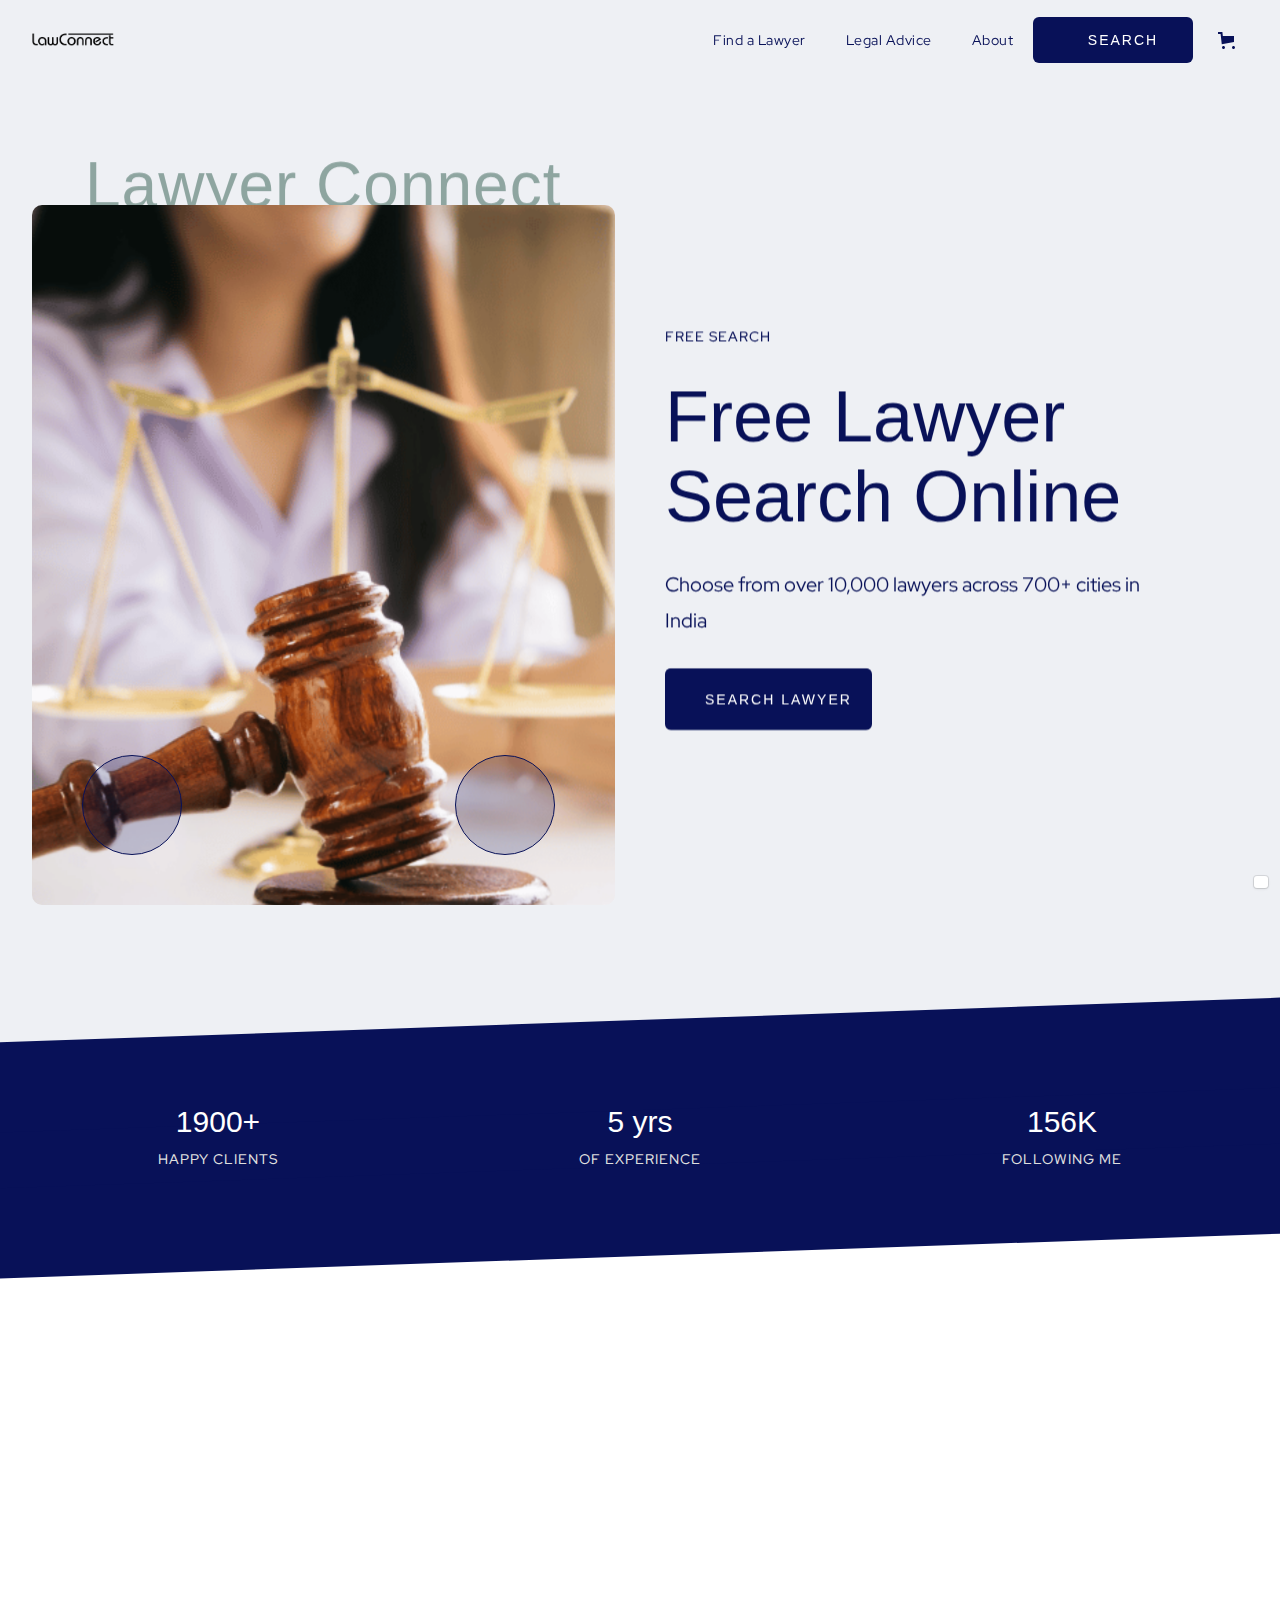
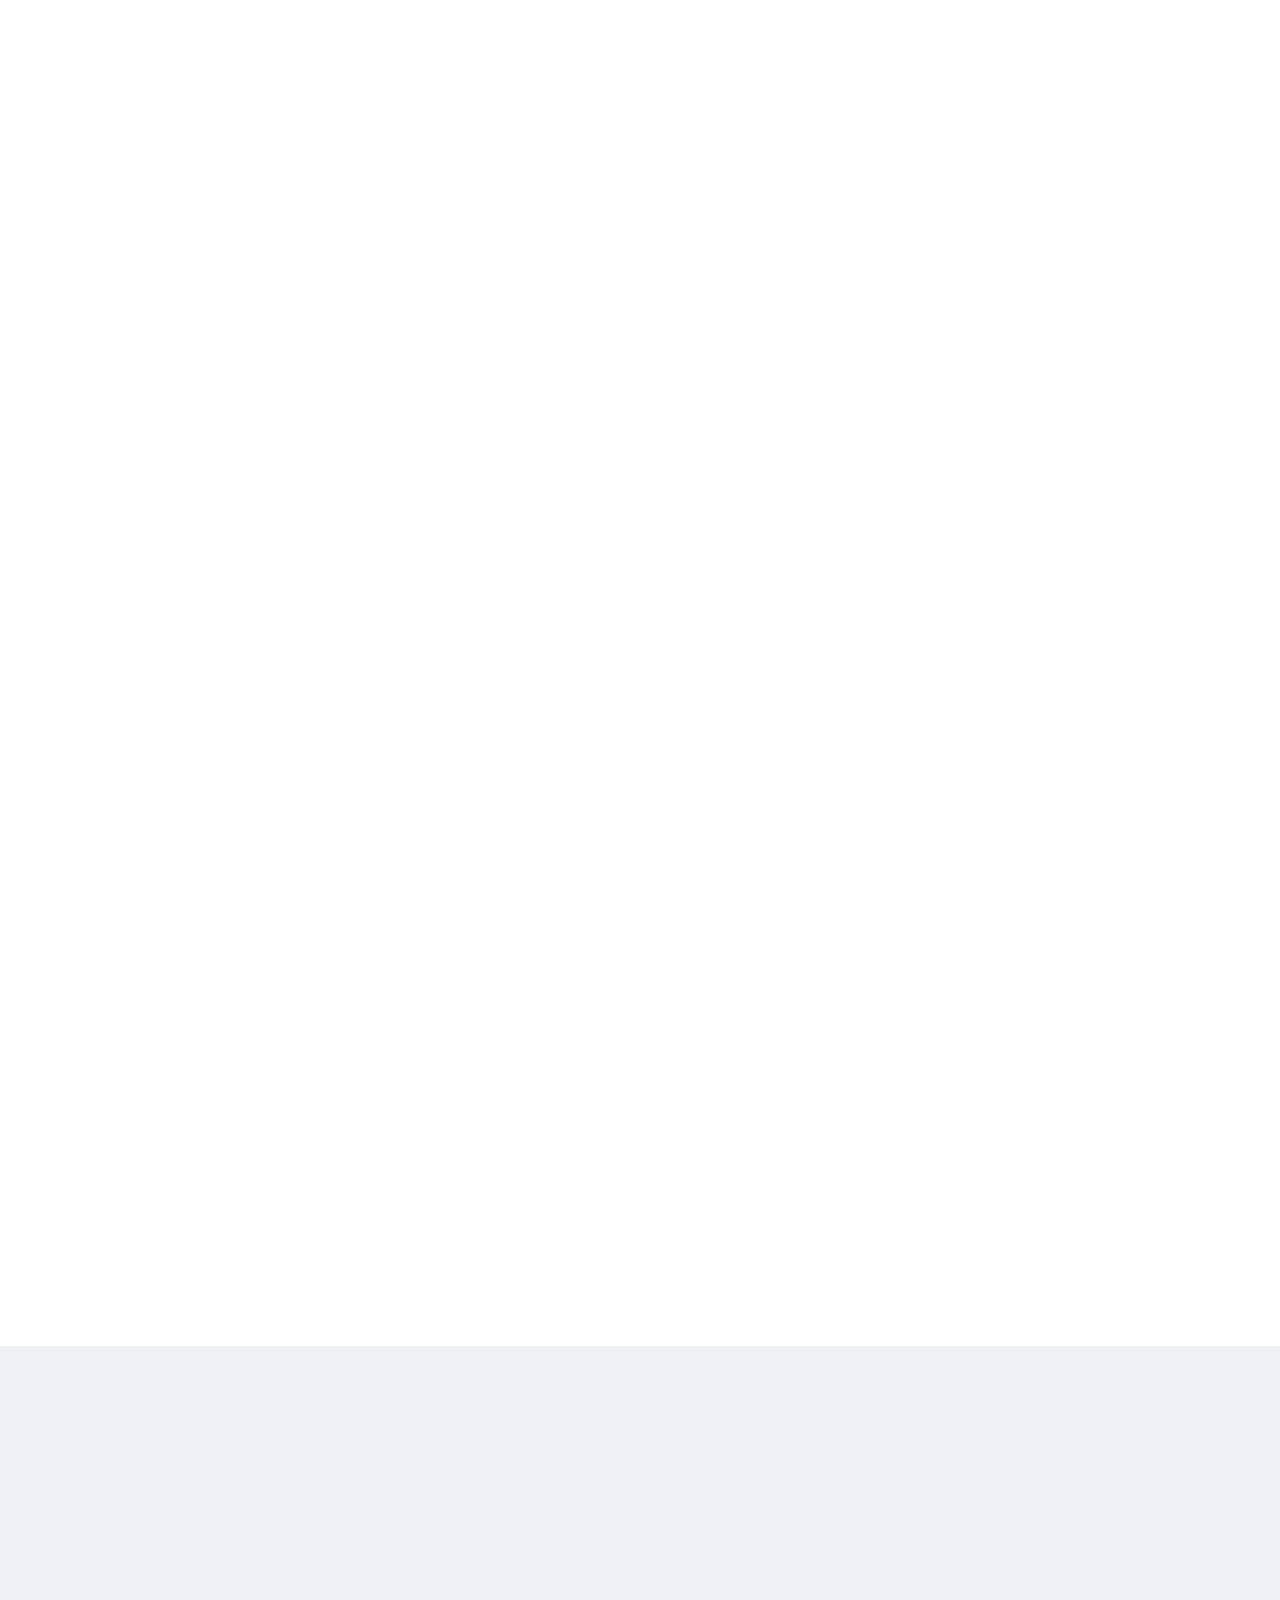
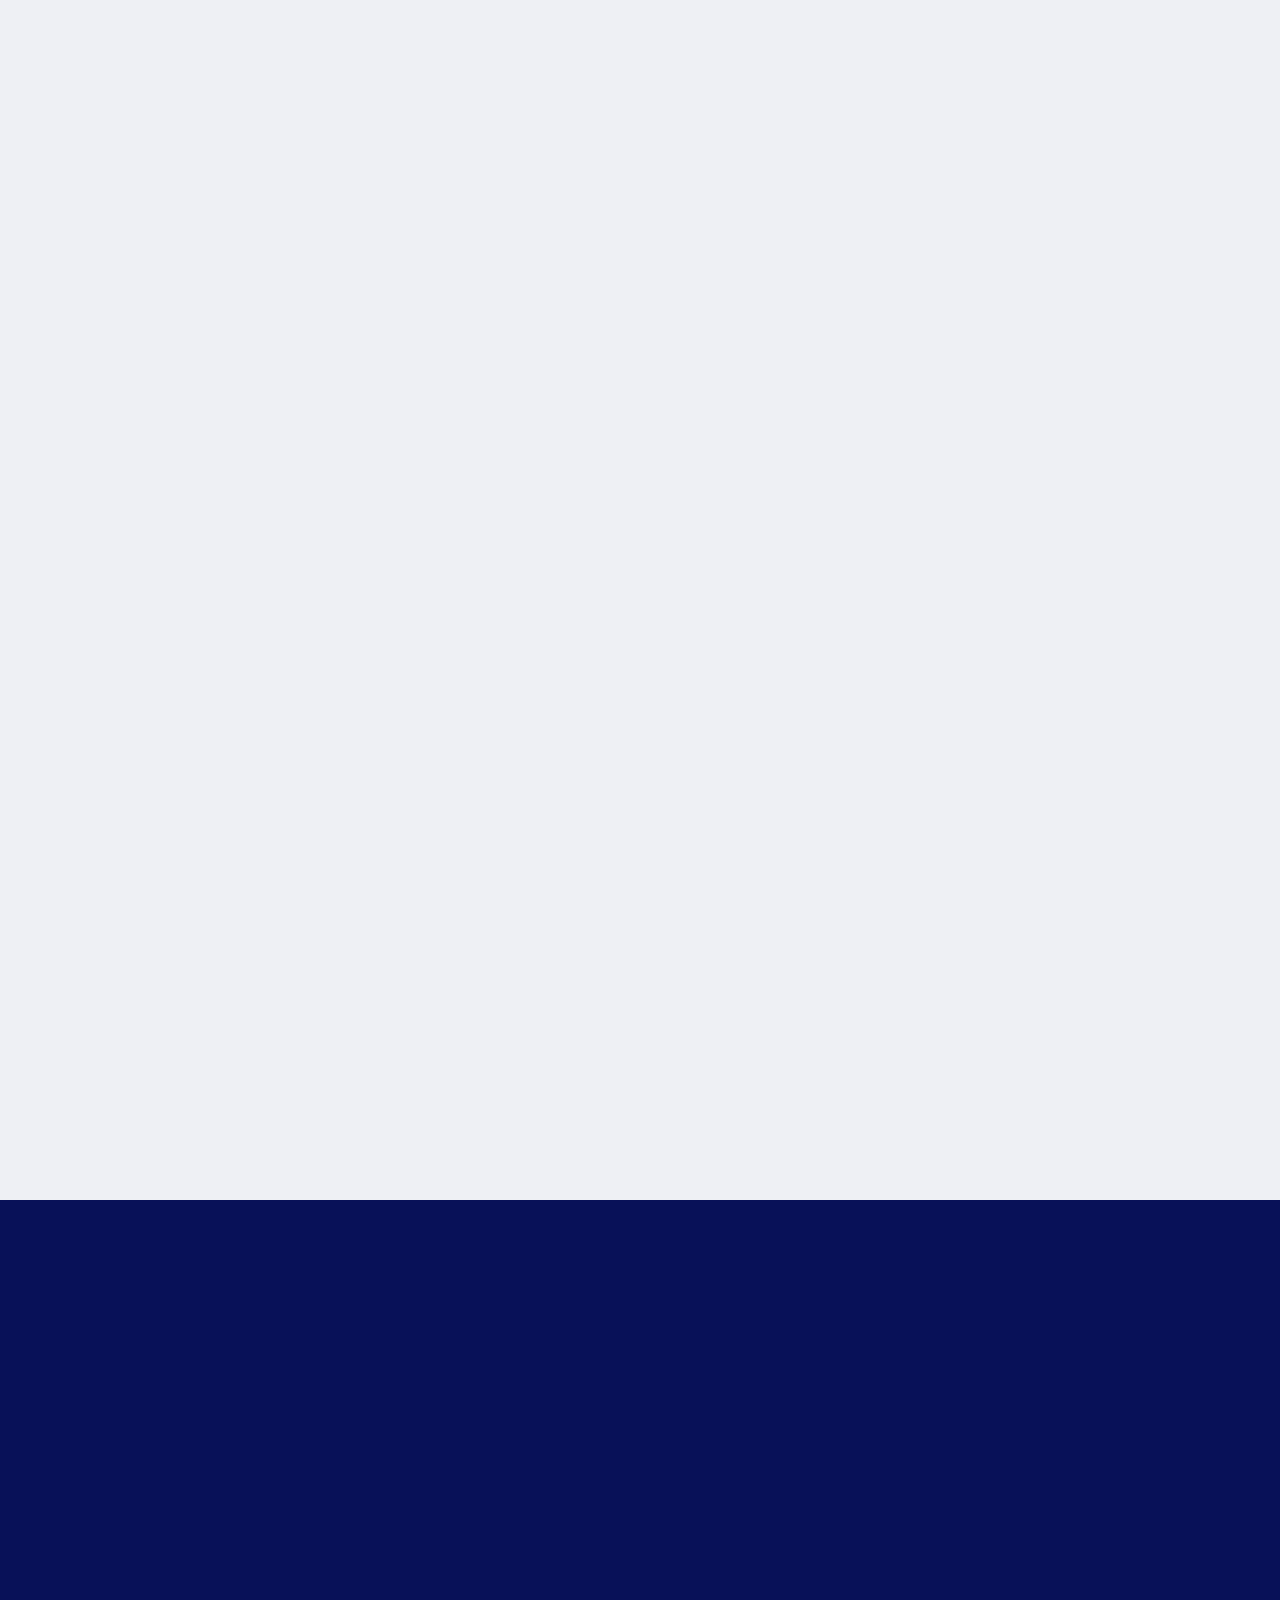
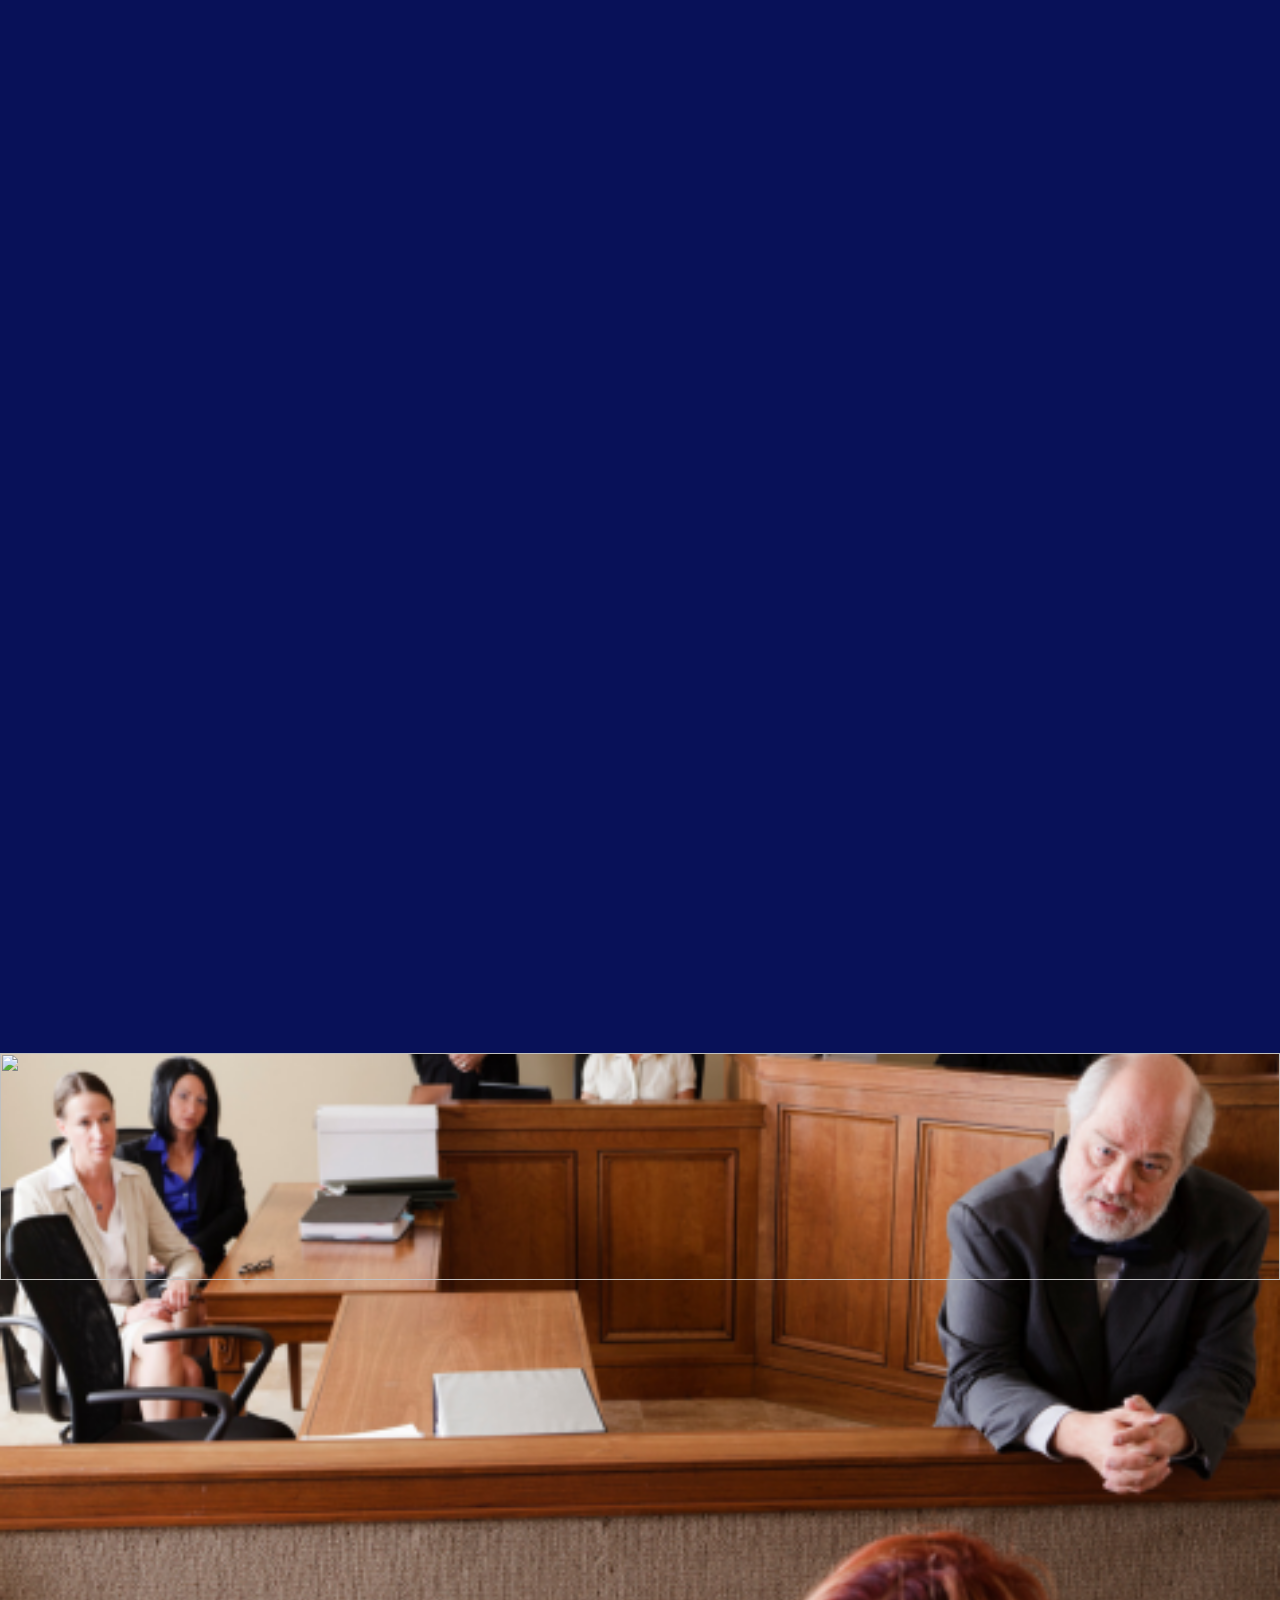
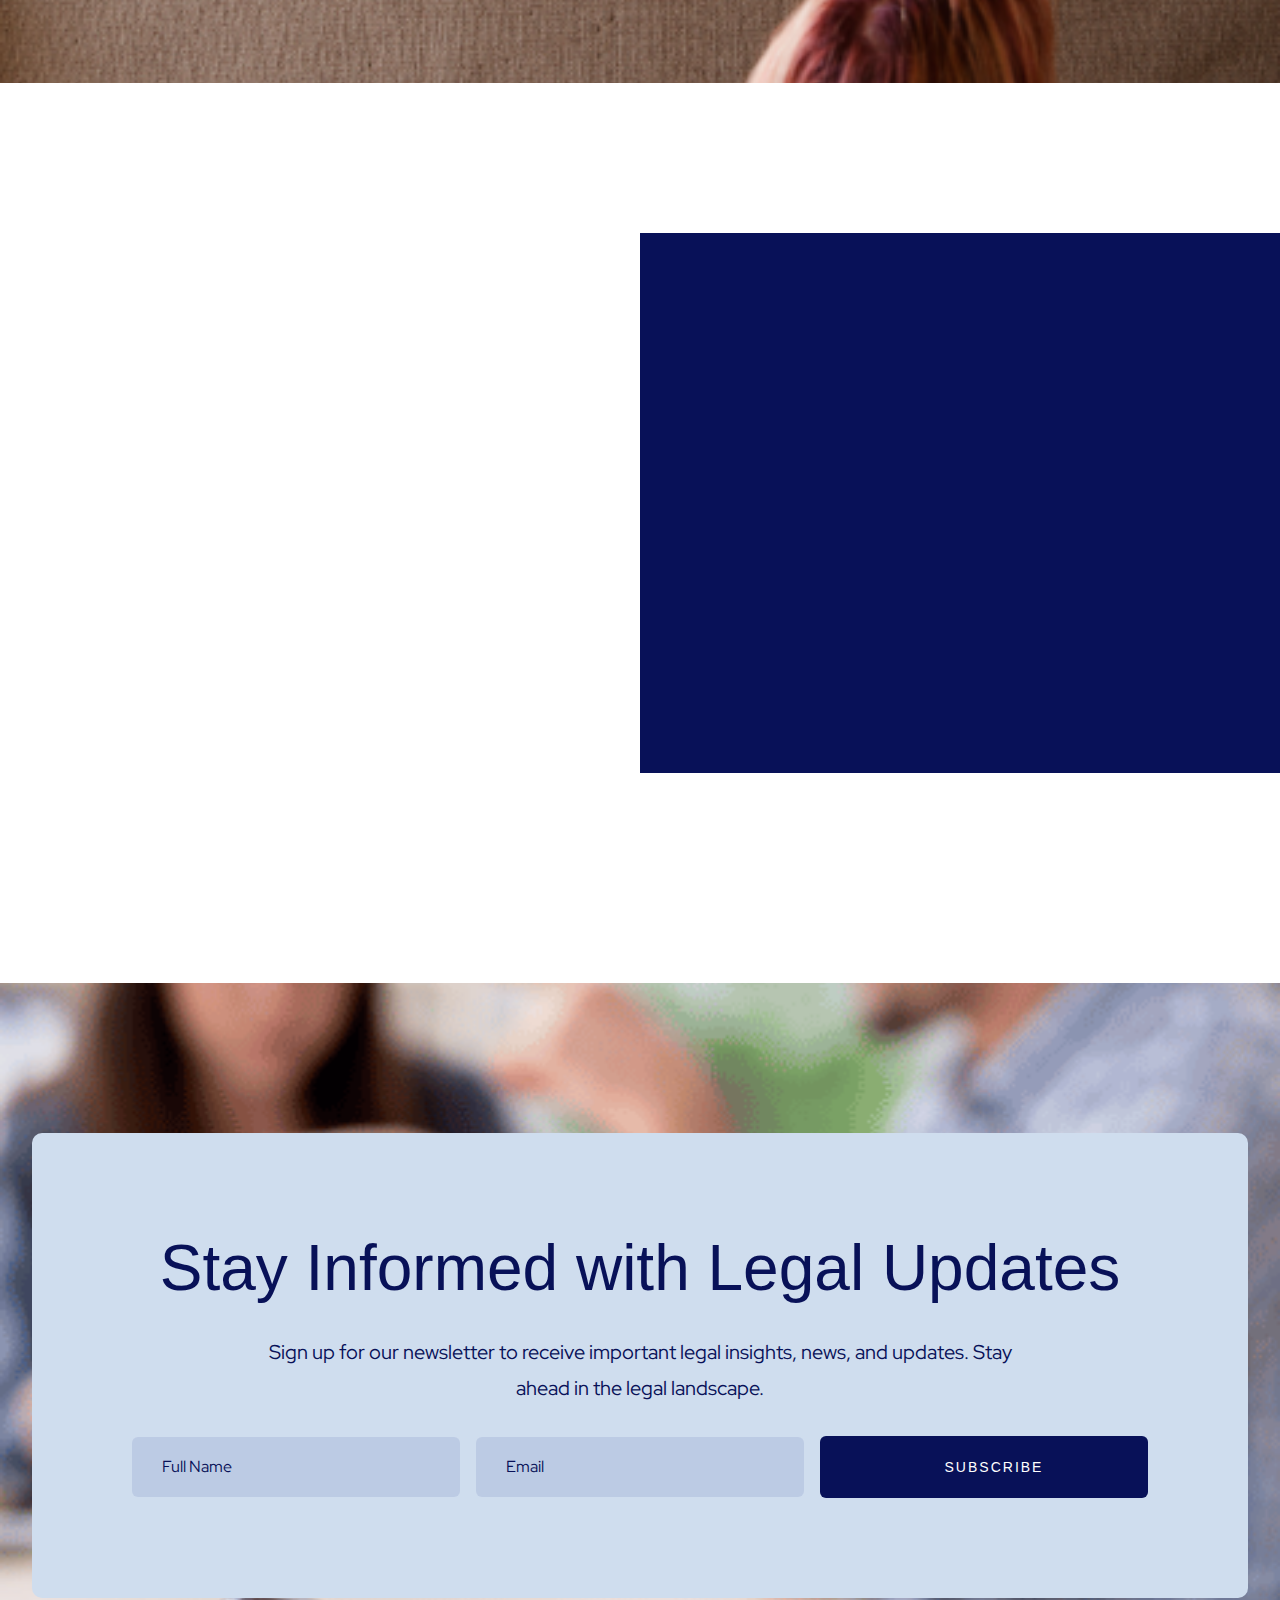
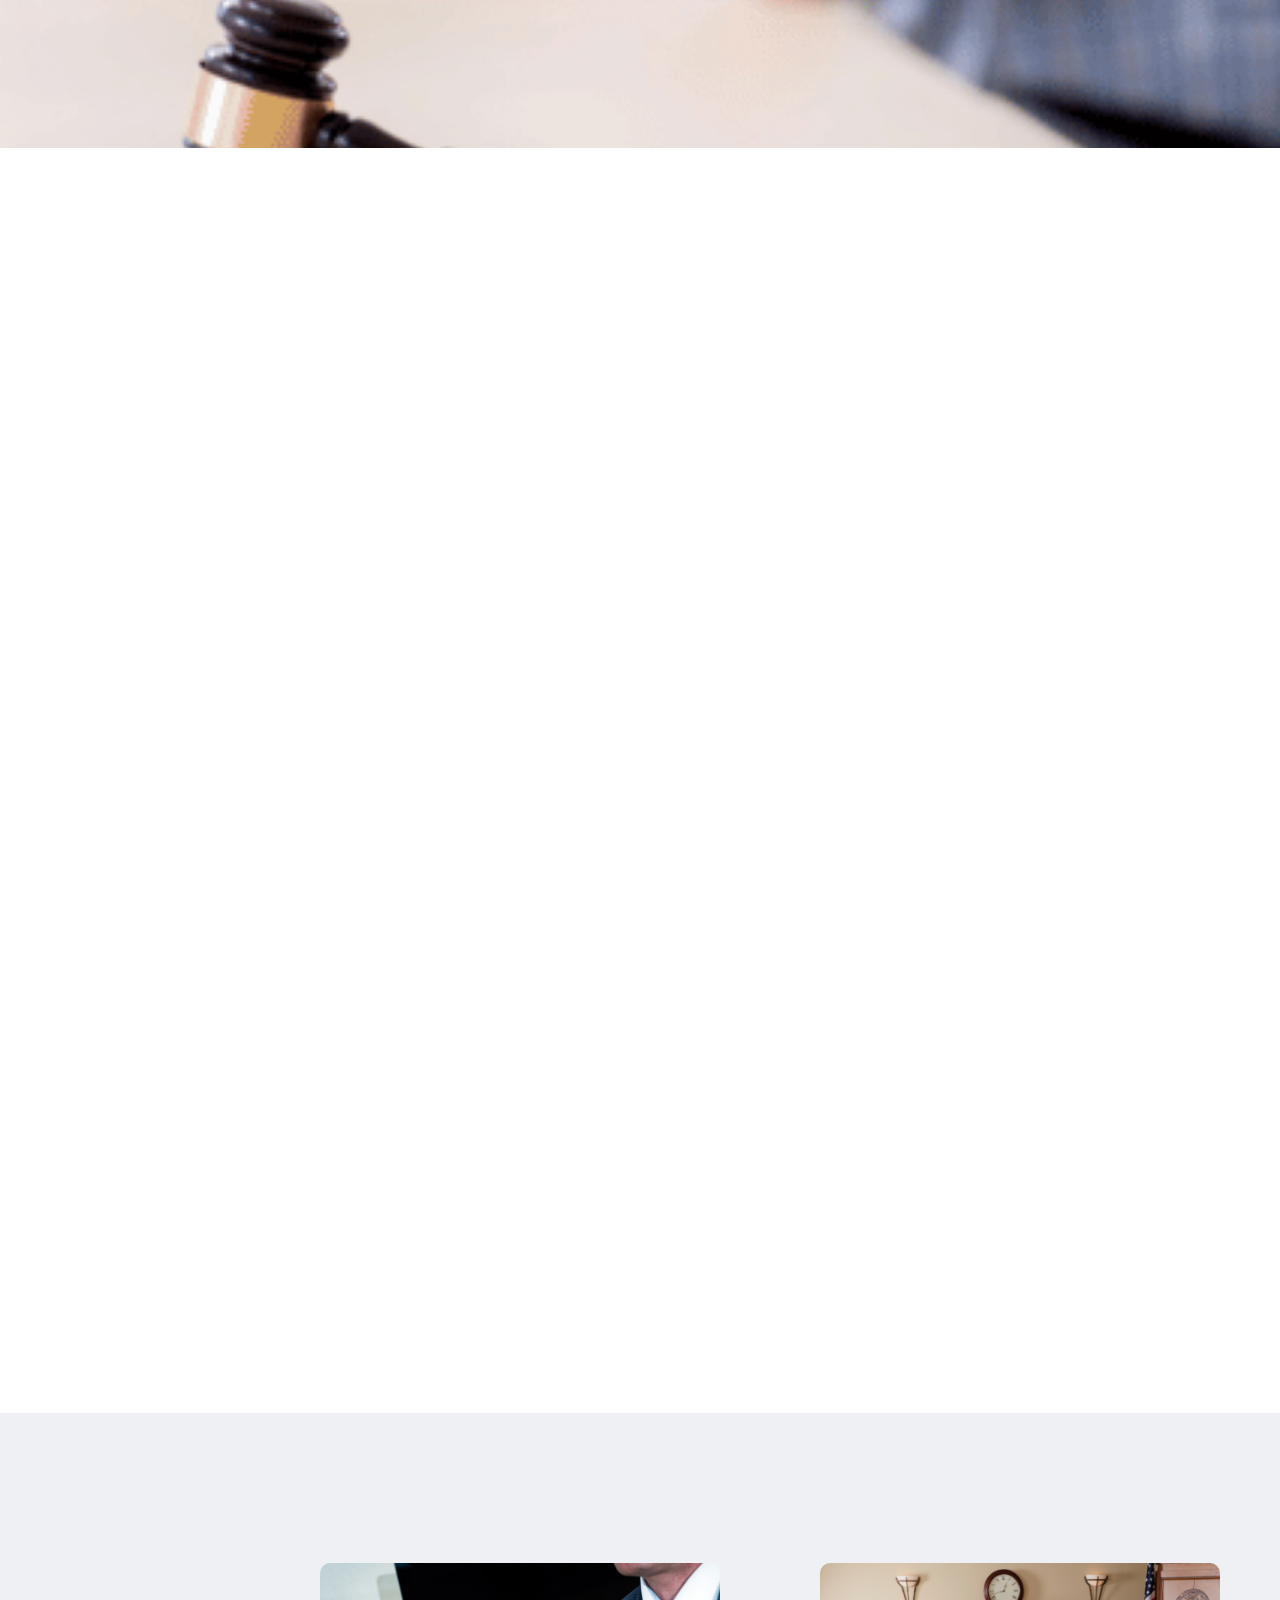
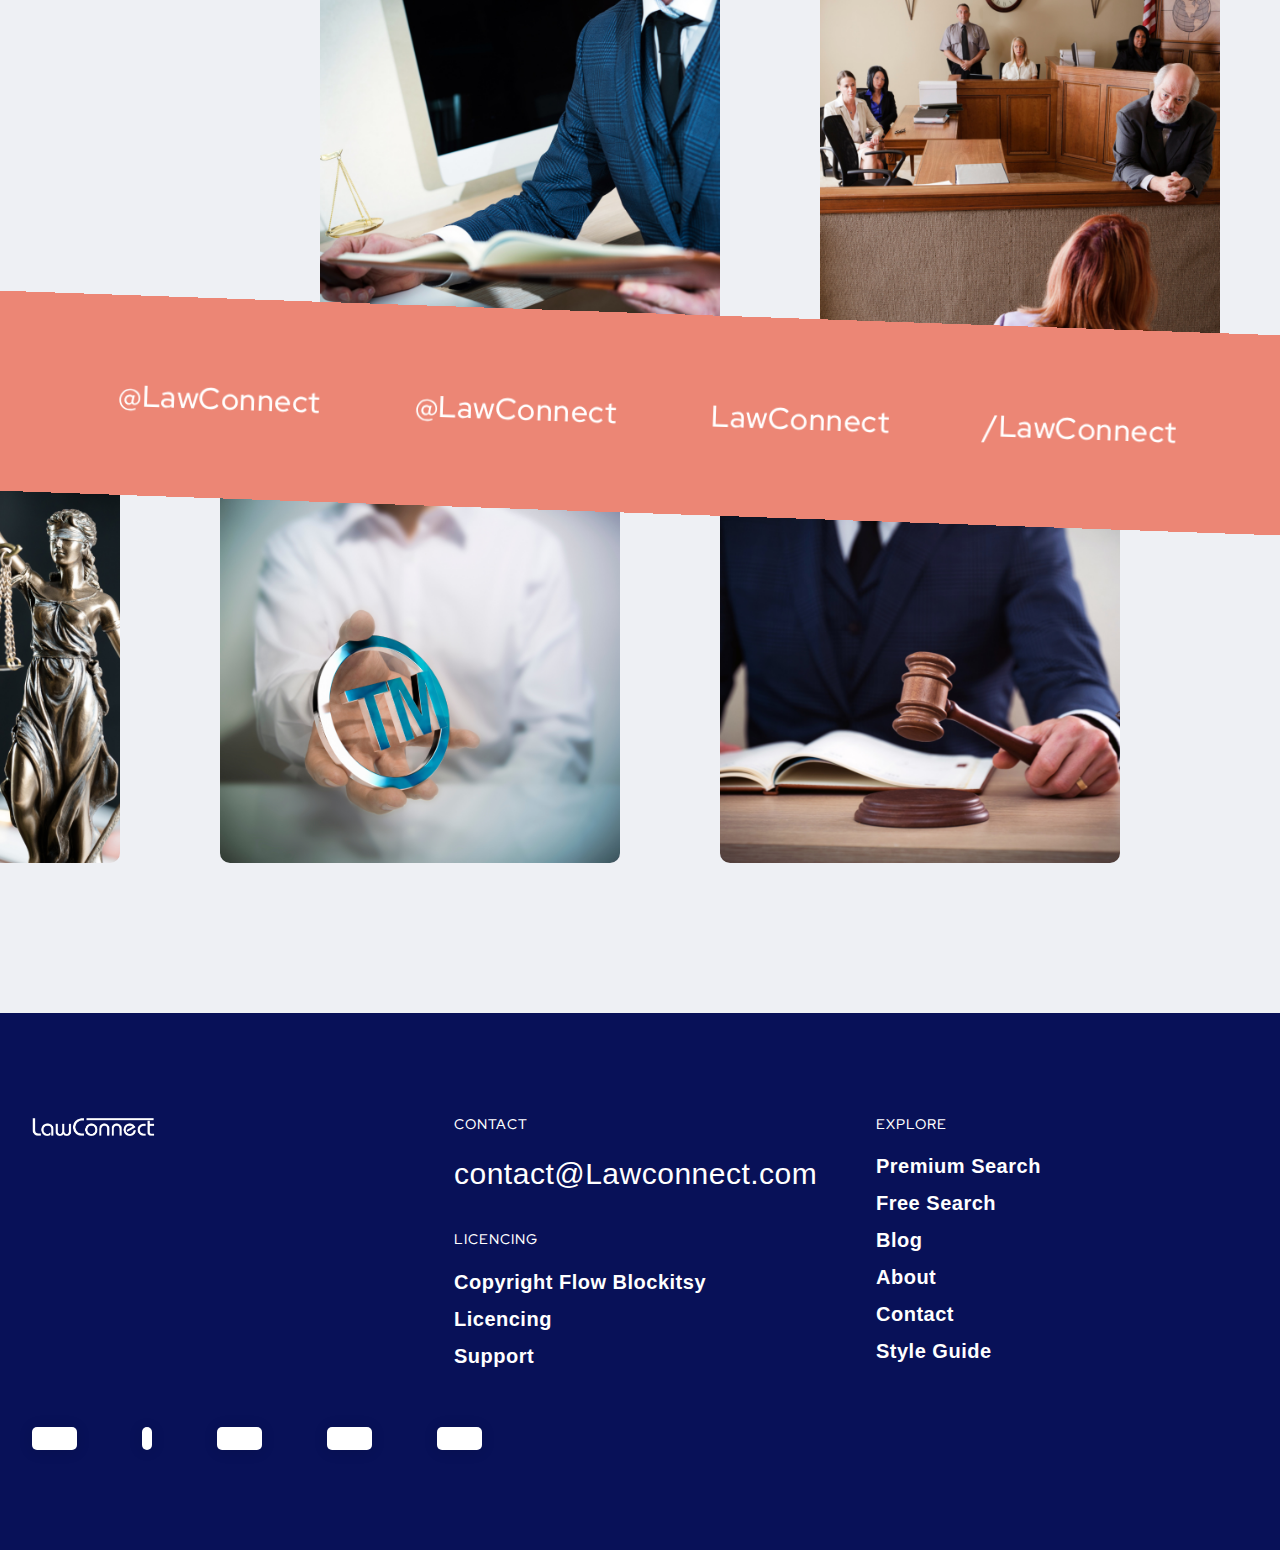
==== commit 7fbcad50: "msg" ====
--- a/fitnesso.webflow.io/index.html
+++ b/fitnesso.webflow.io/index.html
@@ -4,13 +4,6 @@
    <head>
       <meta charset="utf-8"/>
       <title>Fitnesso - Webflow Ecommerce website template</title>
-      <meta content="Fitensso is the best eCommerce solution for any fitness coach that wants to sell their premium packages, schedule calls or collect emails with free classes &amp; resources." name="description"/>
-      <meta content="Fitnesso - Webflow Ecommerce website template" property="og:title"/>
-      <meta content="Fitensso is the best eCommerce solution for any fitness coach that wants to sell their premium packages, schedule calls or collect emails with free classes &amp; resources." property="og:description"/>
-      <meta content="https://assets.website-files.com/5e80894f63c557e083ed96b4/5e847eb601432651ddc2075e_Fitness%20Open%20Graph%20(1).png" property="og:image"/>
-      <meta content="Fitnesso - Webflow Ecommerce website template" property="twitter:title"/>
-      <meta content="Fitensso is the best eCommerce solution for any fitness coach that wants to sell their premium packages, schedule calls or collect emails with free classes &amp; resources." property="twitter:description"/>
-      <meta content="https://assets.website-files.com/5e80894f63c557e083ed96b4/5e847eb601432651ddc2075e_Fitness%20Open%20Graph%20(1).png" property="twitter:image"/>
       <meta property="og:type" content="website"/>
       <meta content="summary_large_image" name="twitter:card"/>
       <meta content="width=device-width, initial-scale=1" name="viewport"/>
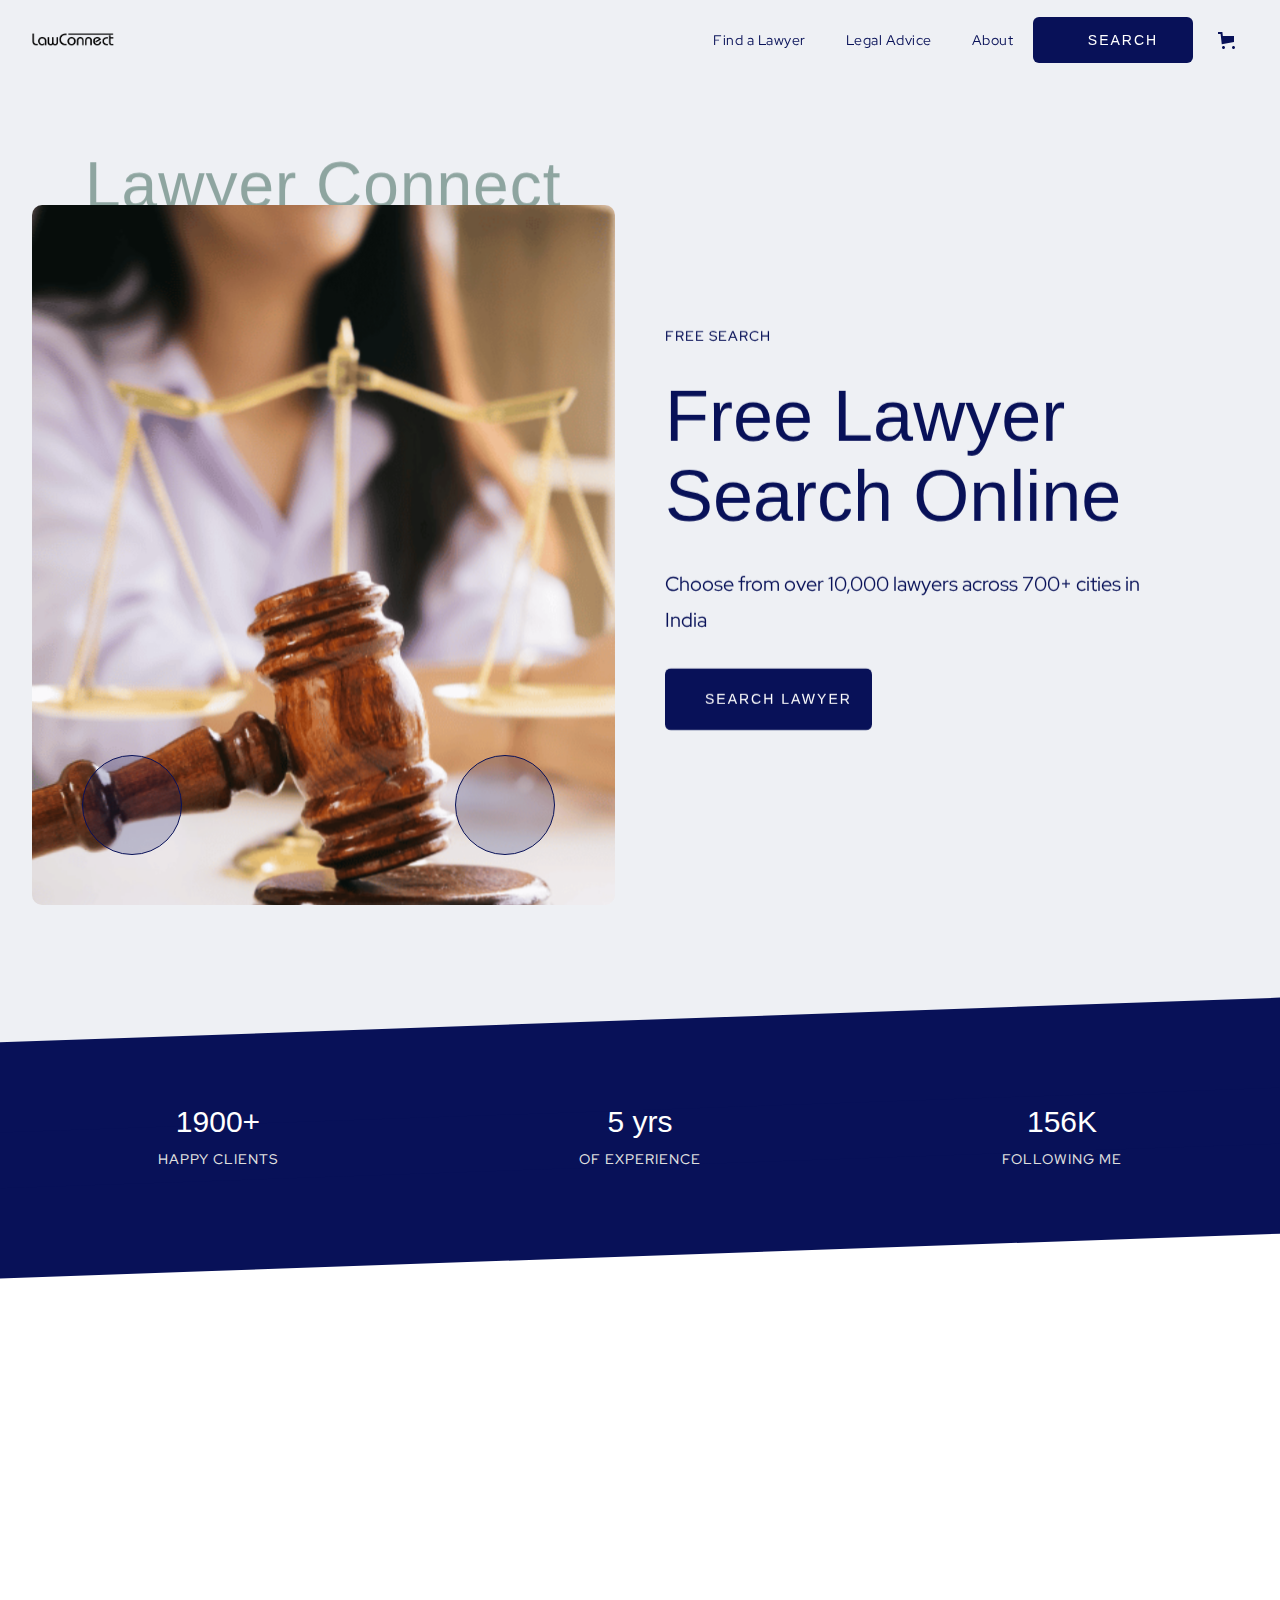
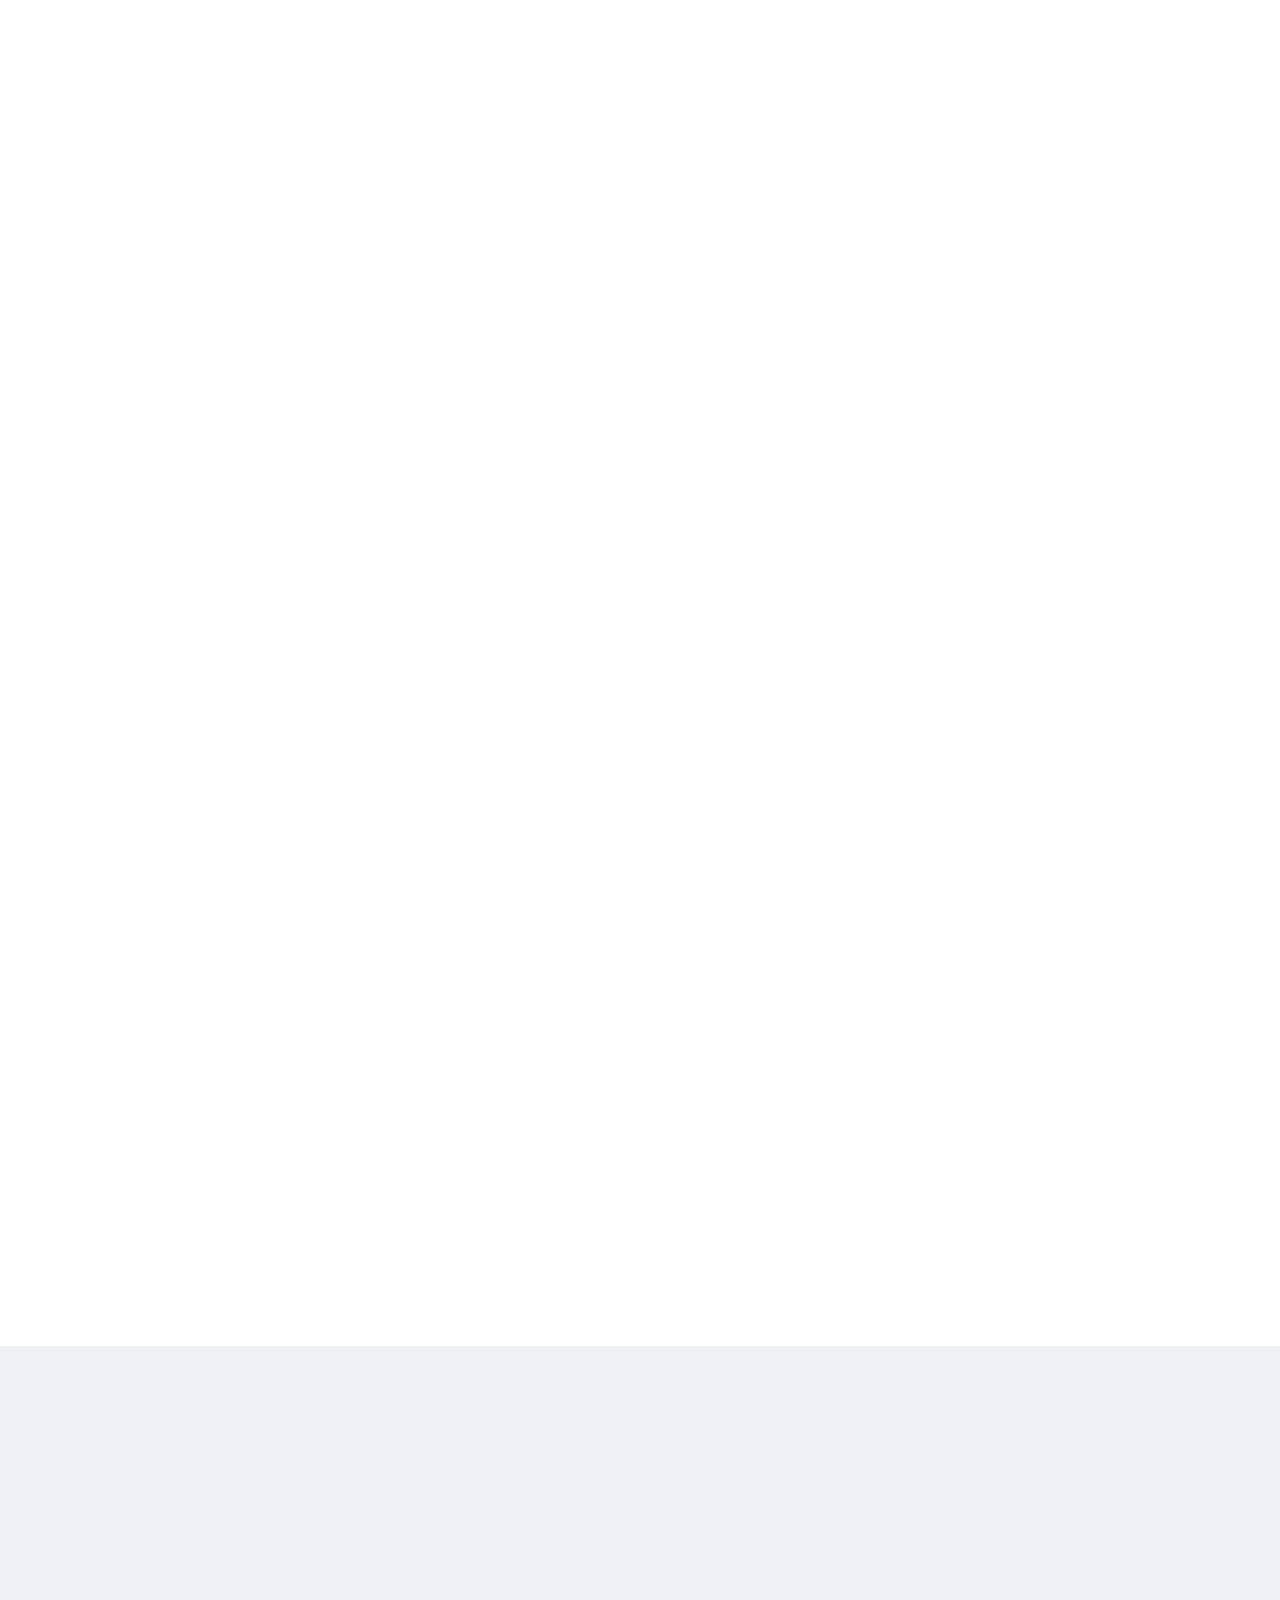
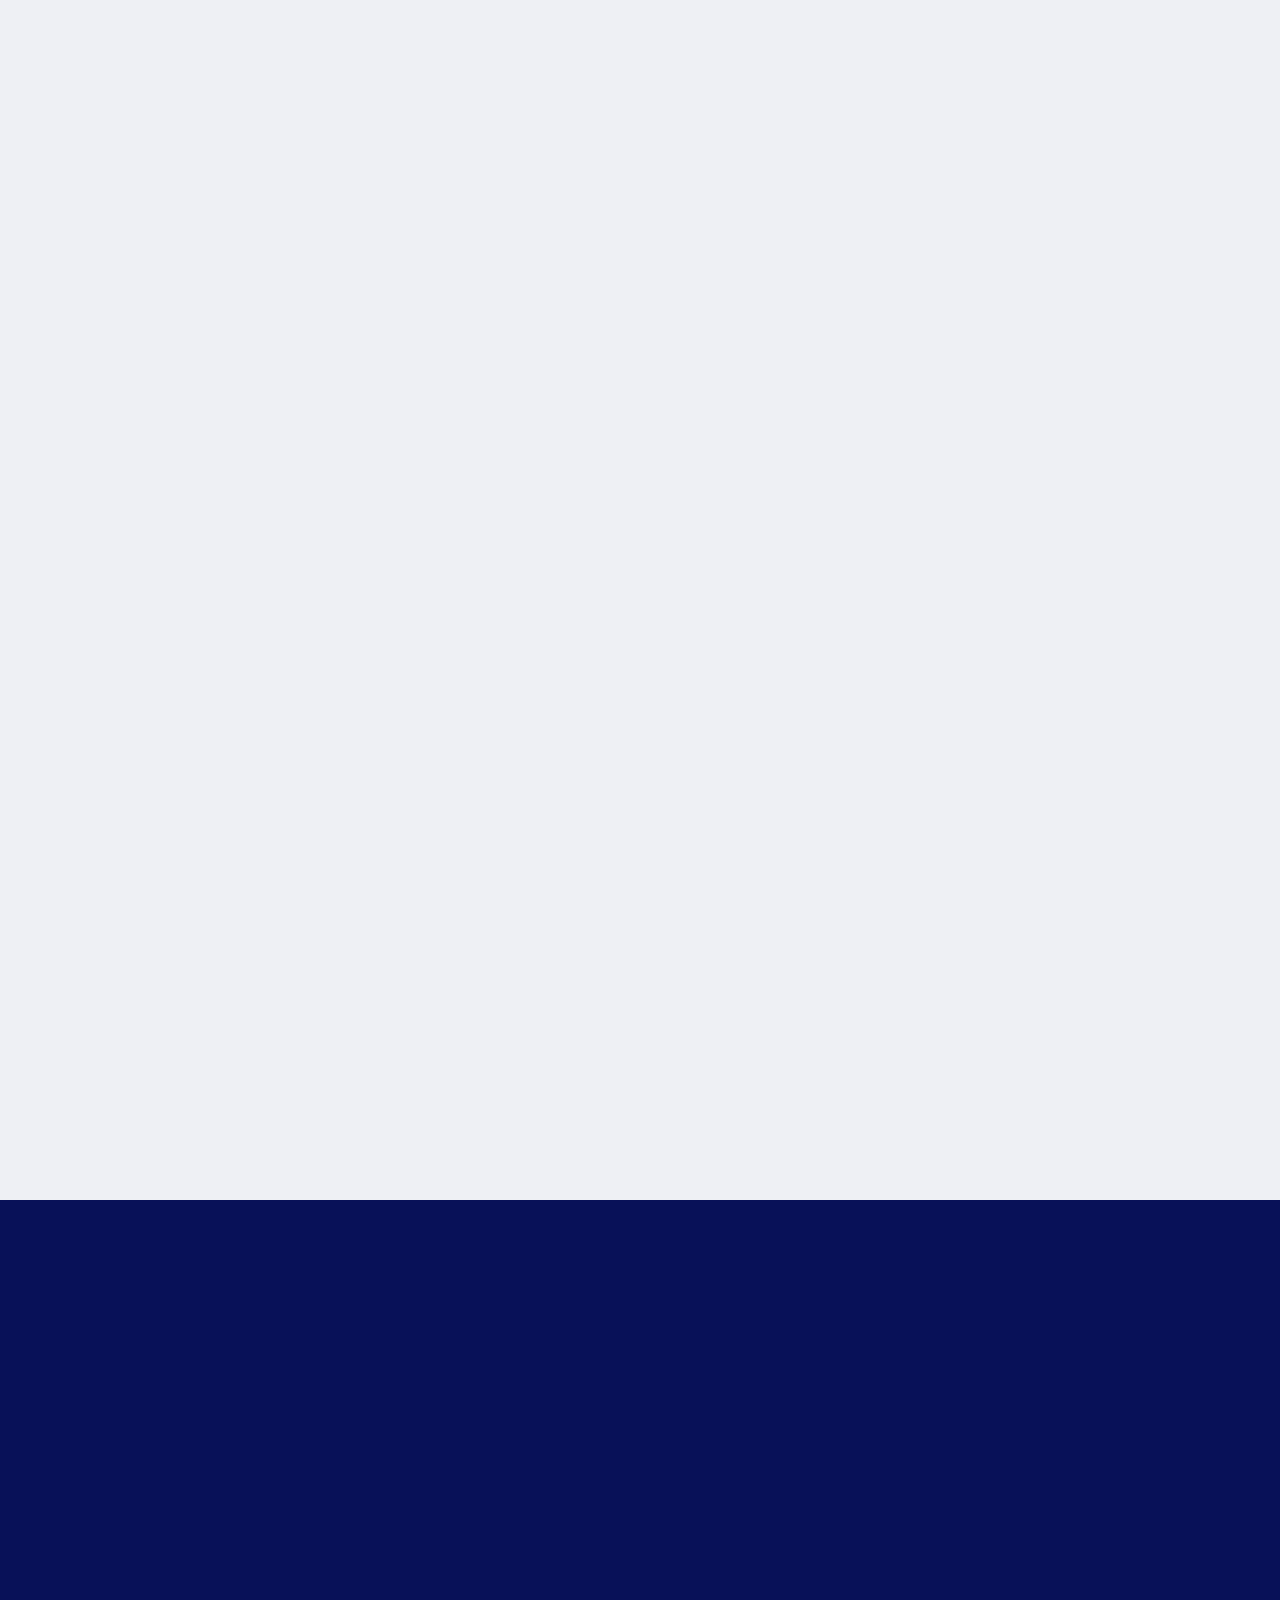
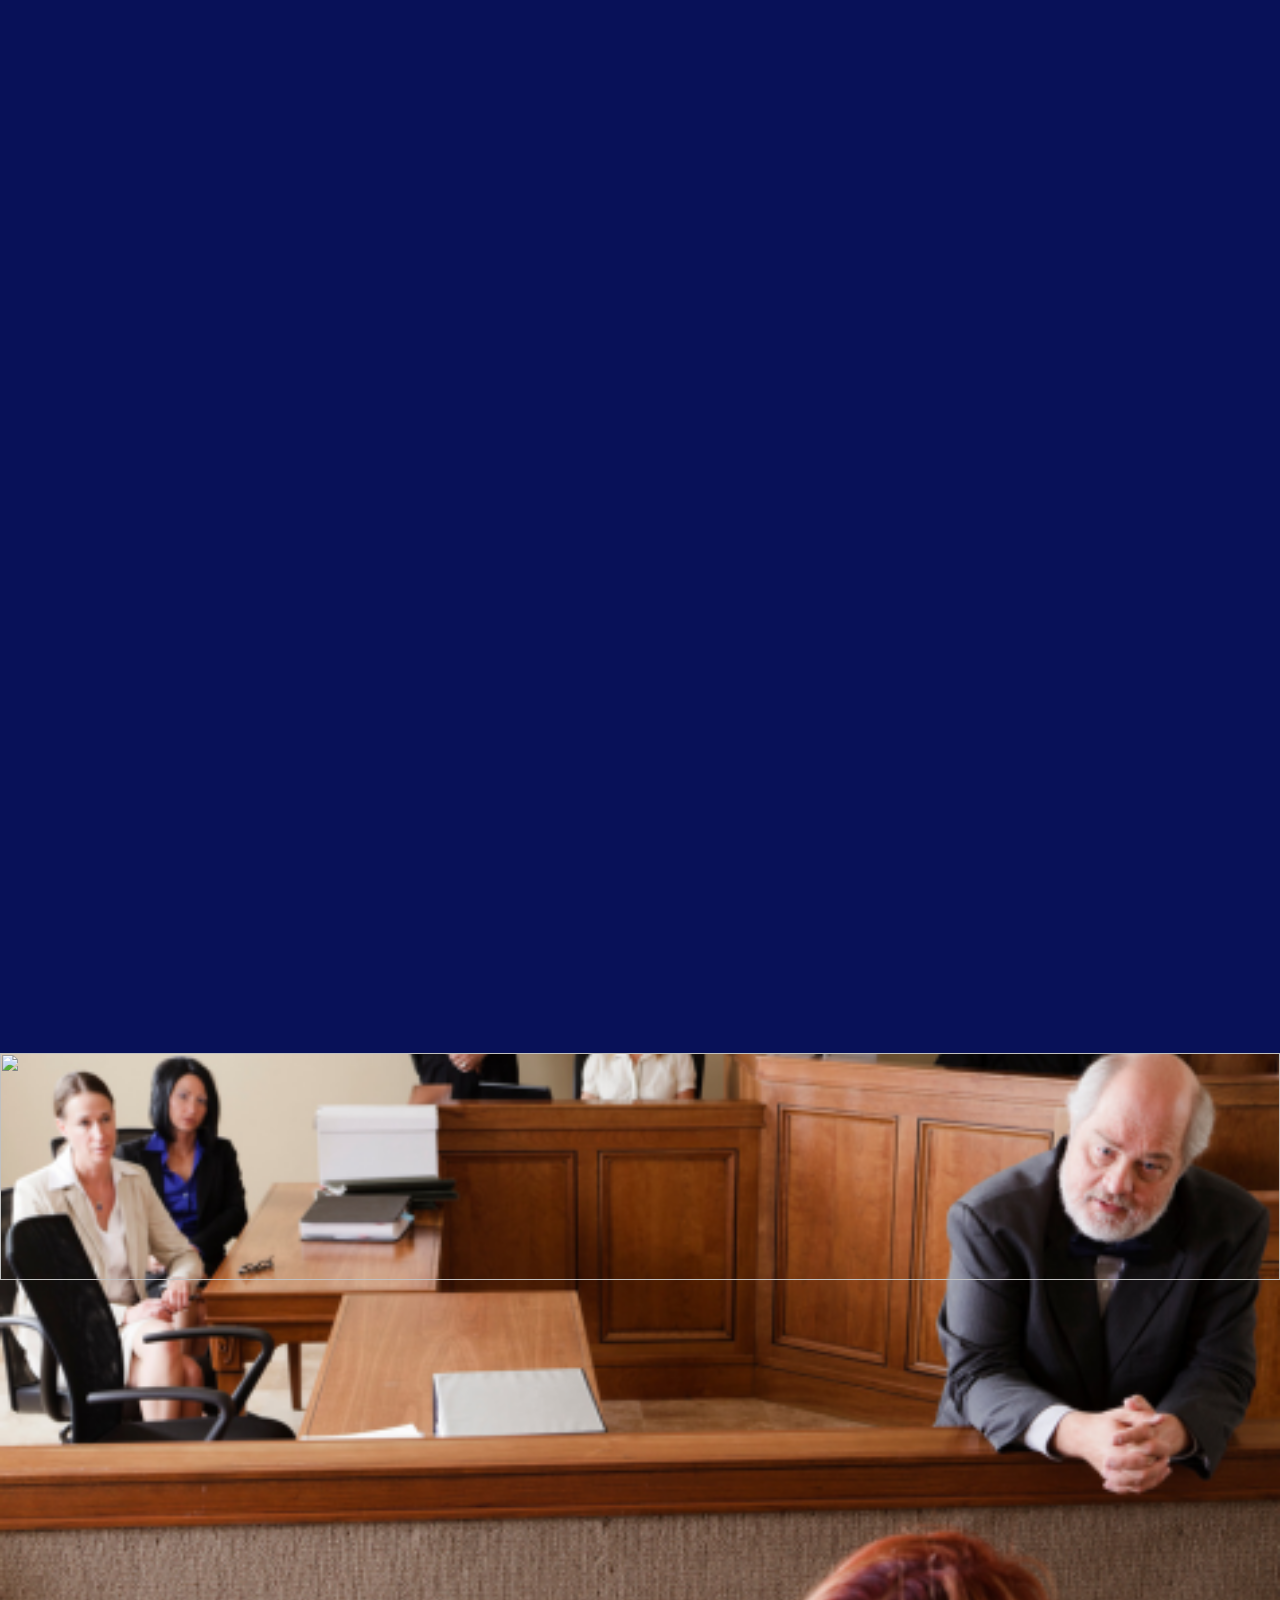
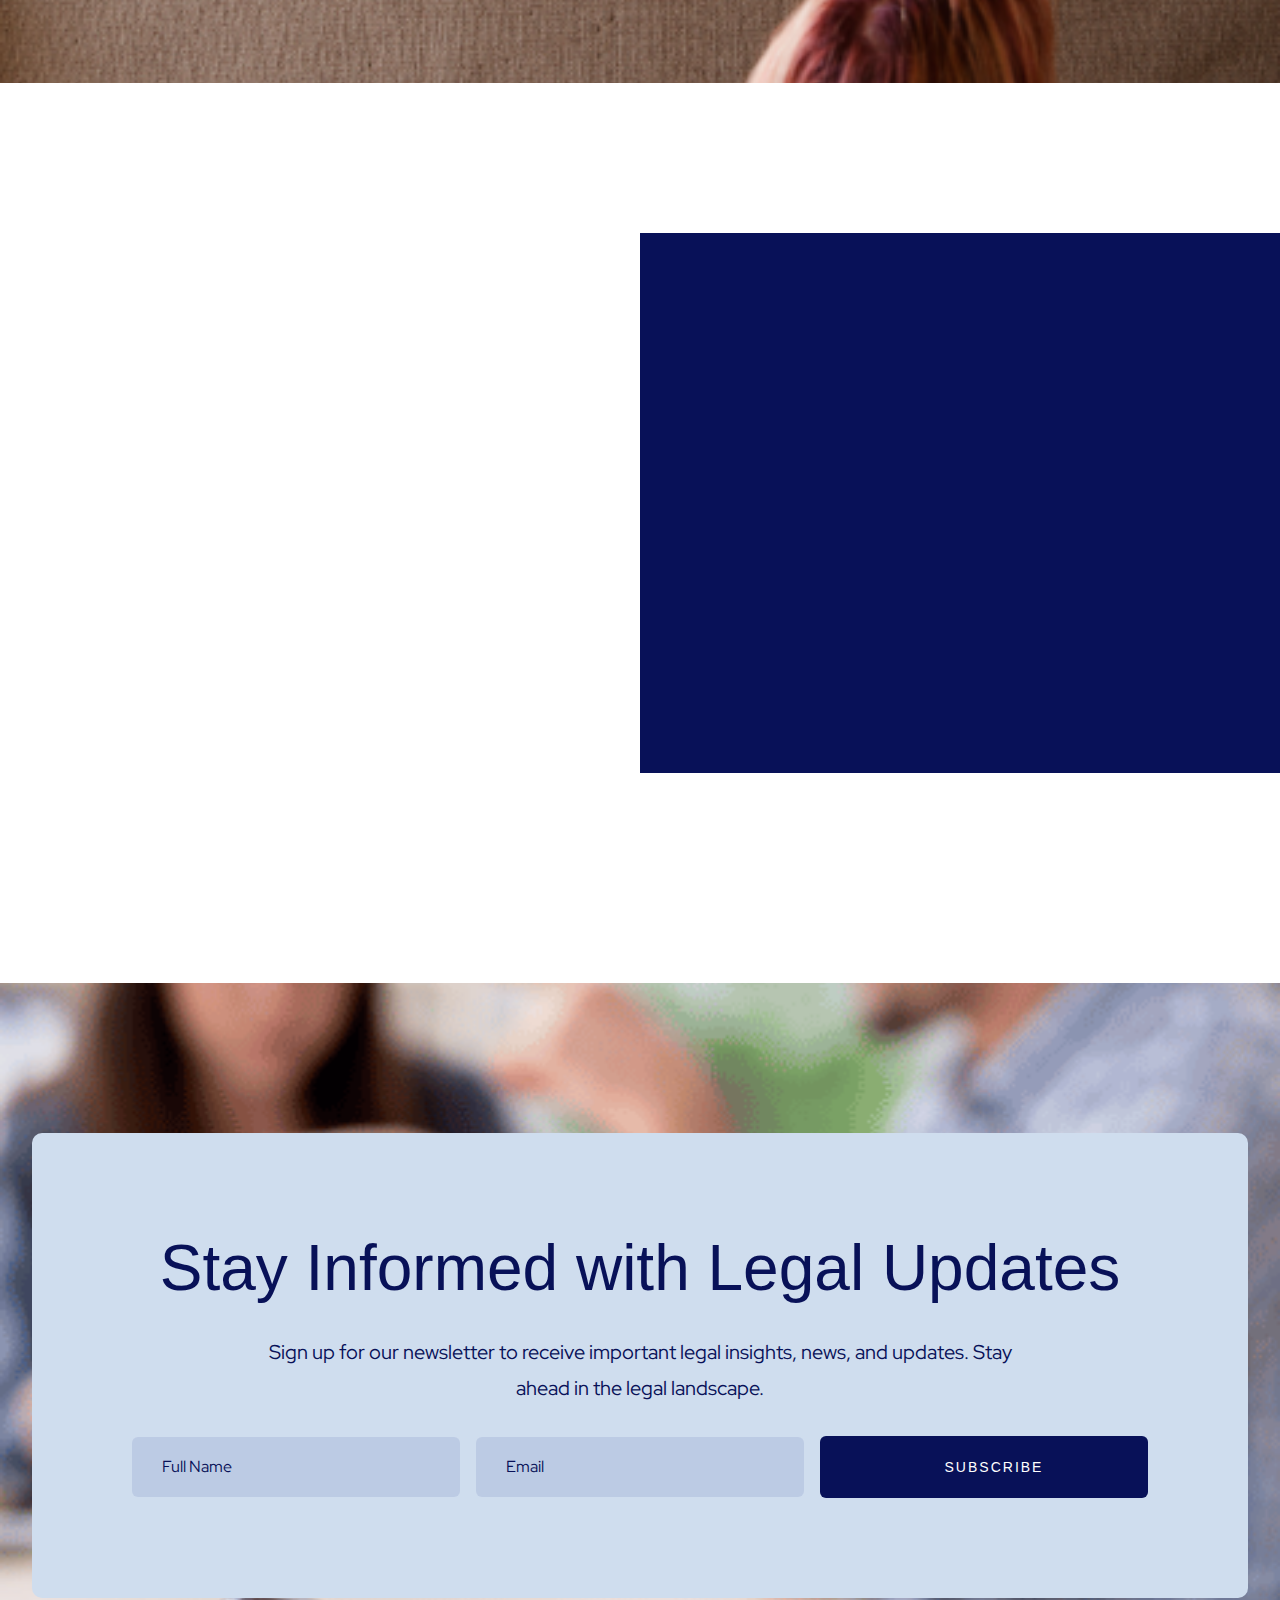
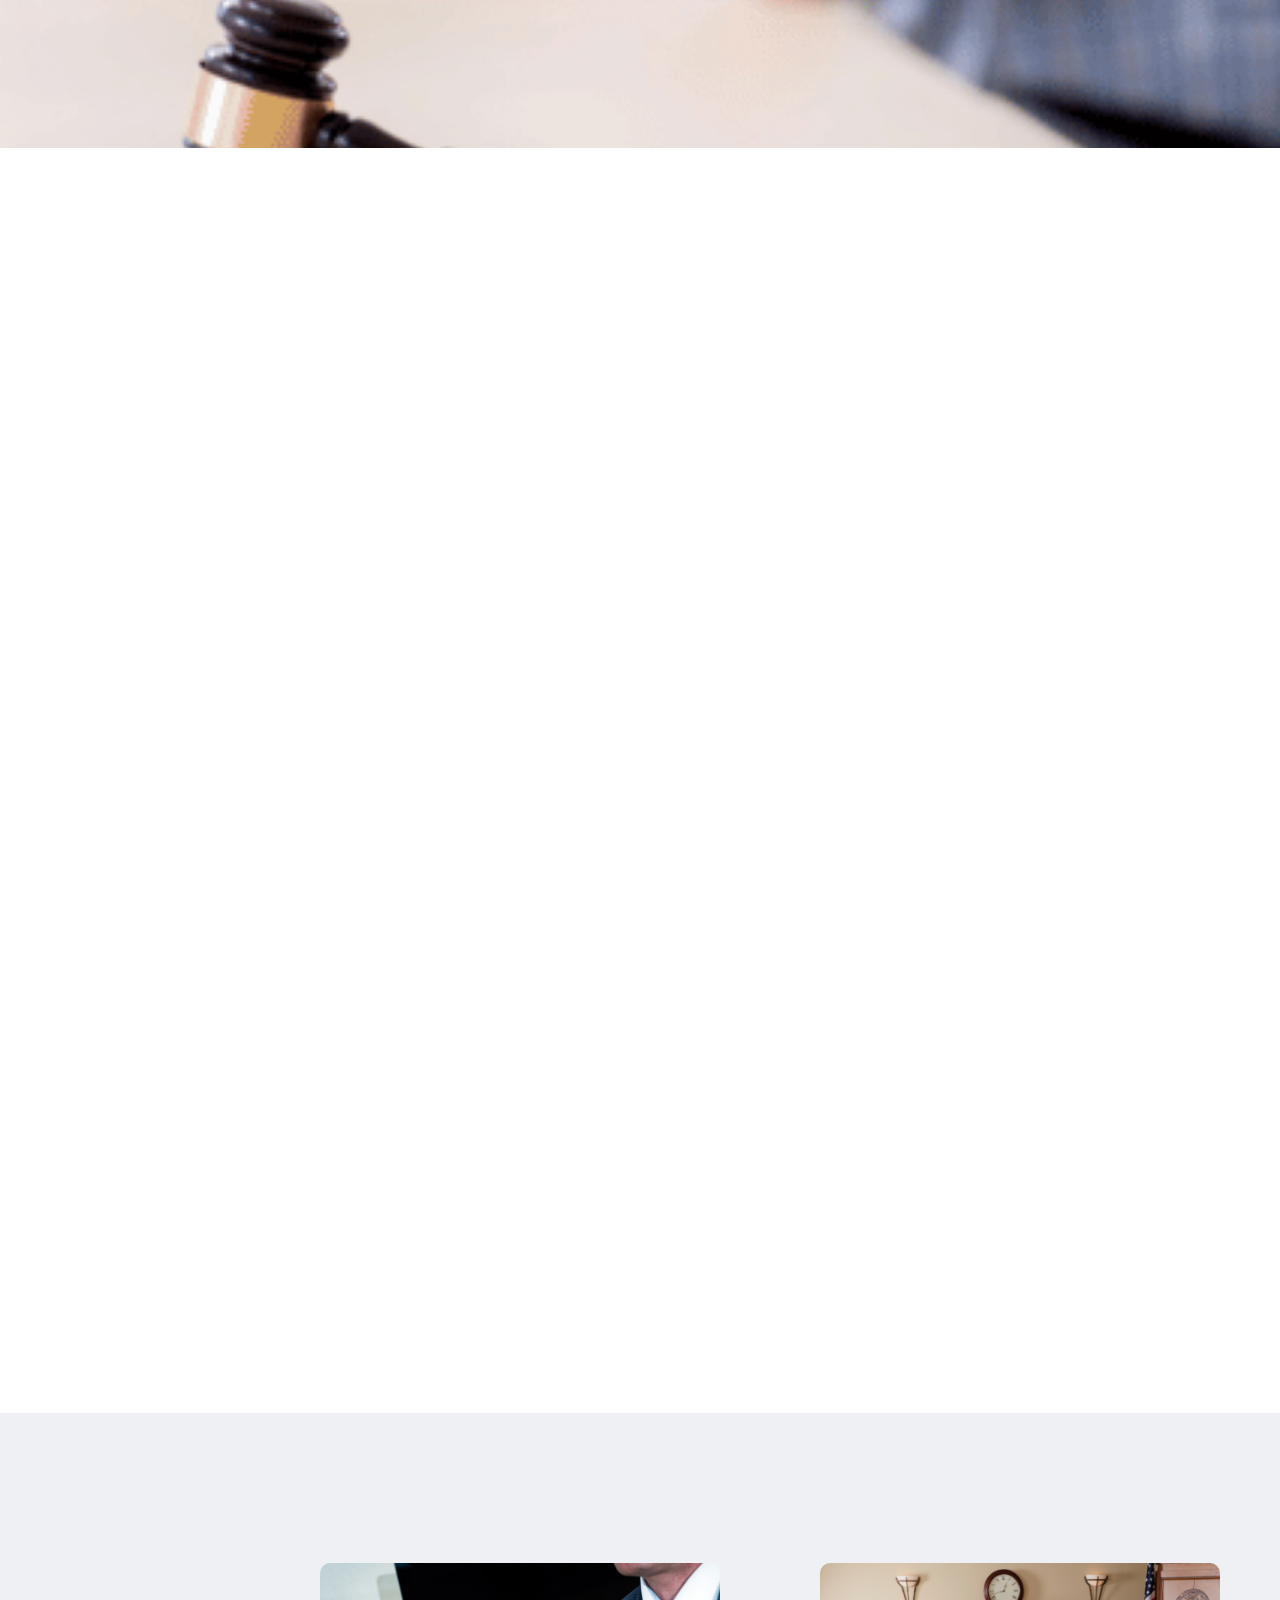
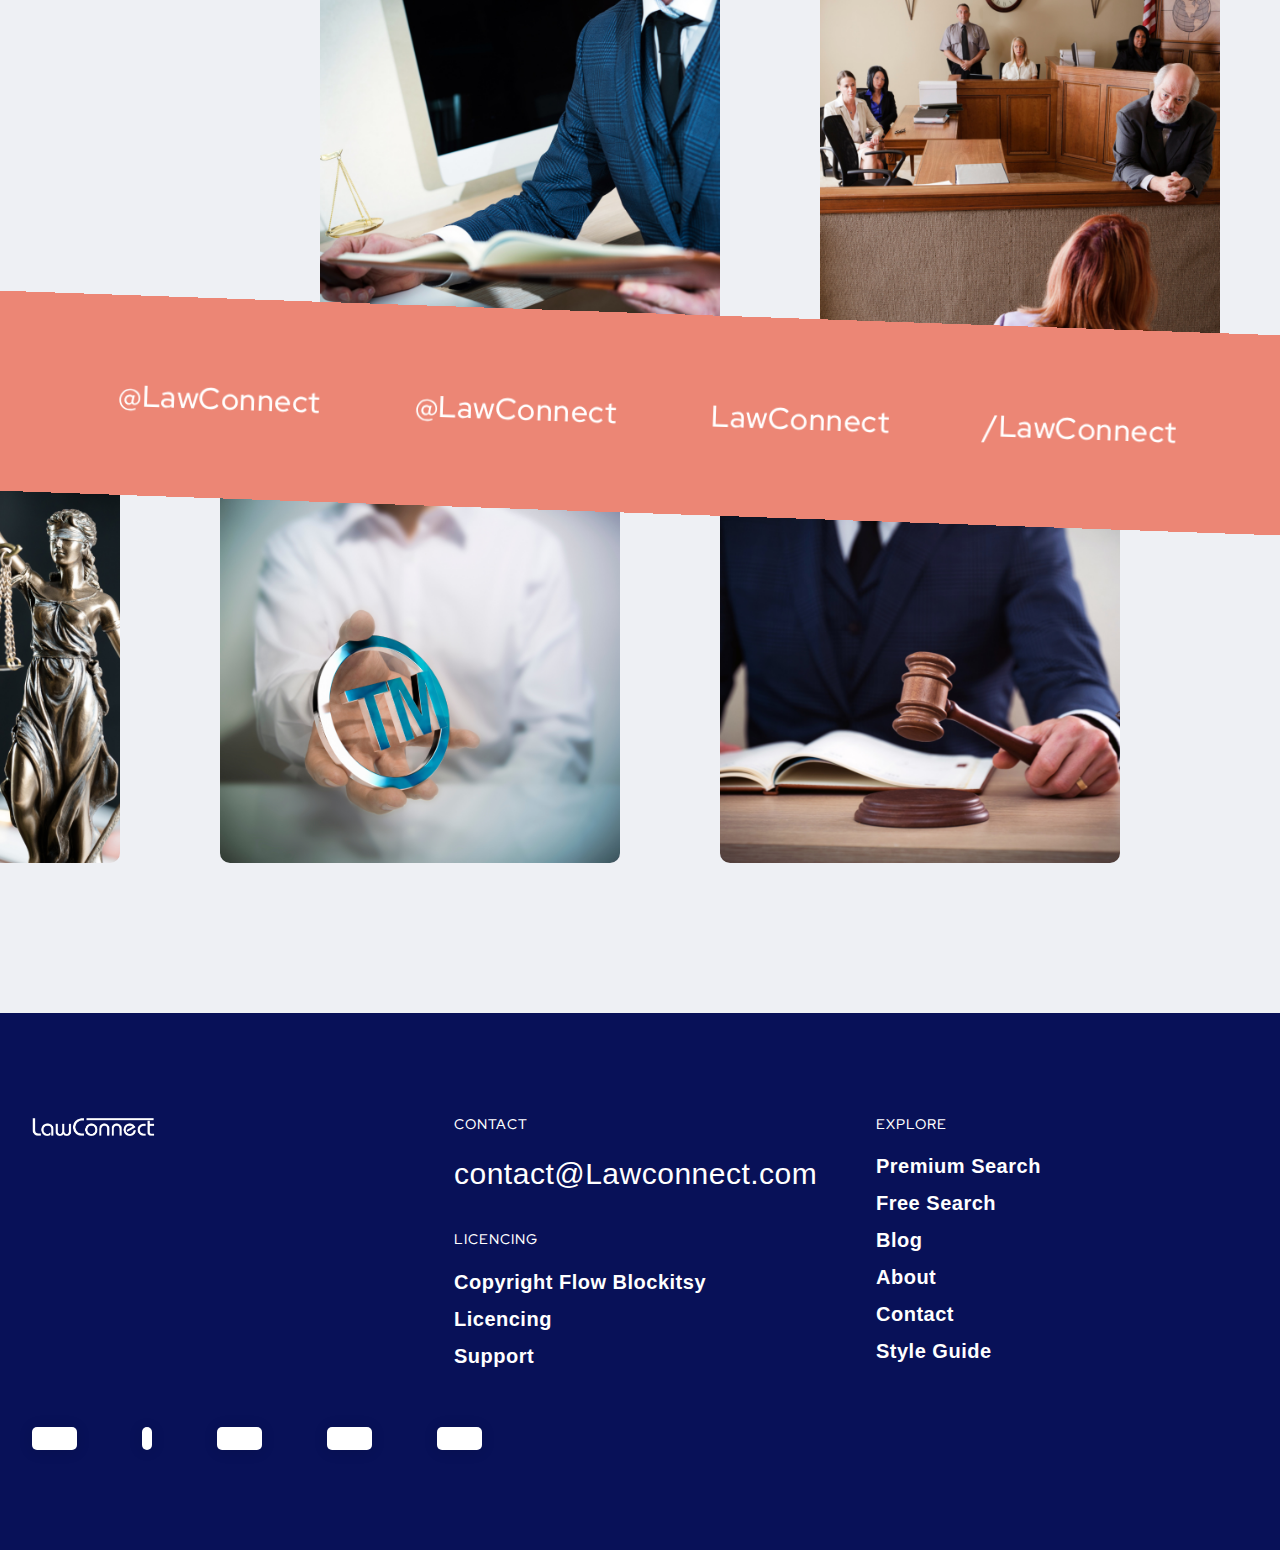
==== commit 66a8978b: "msg" ====
--- a/fitnesso.webflow.io/index.html
+++ b/fitnesso.webflow.io/index.html
@@ -1,9 +1,8 @@
 <!DOCTYPE html>
-<html data-wf-domain="fitnesso.webflow.io" data-wf-page="5e847aa8ffbe604068833ba1" data-wf-site="5e80894f63c557e083ed96b4">
-   <!-- Mirrored from fitnesso.webflow.io/ by HTTrack Website Copier/3.x [XR&CO'2014], Sat, 12 Aug 2023 09:52:39 GMT -->
+<html data-wf-domain="" data-wf-page="5e847aa8ffbe604068833ba1" data-wf-site="5e80894f63c557e083ed96b4">
    <head>
       <meta charset="utf-8"/>
-      <title>Fitnesso - Webflow Ecommerce website template</title>
+      <title></title>
       <meta property="og:type" content="website"/>
       <meta content="summary_large_image" name="twitter:card"/>
       <meta content="width=device-width, initial-scale=1" name="viewport"/>
@@ -247,7 +246,7 @@
                               </form>
                               <div class="w-commerce-commercecartemptystate empty-state">
                                  <h5>Noting here!</h5>
-                                 <div>Browse around my shop to add fitness programs or nutrition plans</div>
+                                 <div></div>
                               </div>
                               <div aria-live="" style="display:none" data-node-type="commerce-cart-error" class="w-commerce-commercecarterrorstate error-state">
                                  <div class="w-cart-error-msg" data-w-cart-quantity-error="Product is not available in this quantity." data-w-cart-general-error="Something went wrong when adding this item to the cart." data-w-cart-checkout-error="Checkout is disabled on this site." data-w-cart-cart_order_min-error="The order minimum was not met. Add more items to your cart to continue." data-w-cart-subscription_error-error="Before you purchase, please use your email invite to verify your address so we can send order updates.">Product is not available in this quantity.</div>
